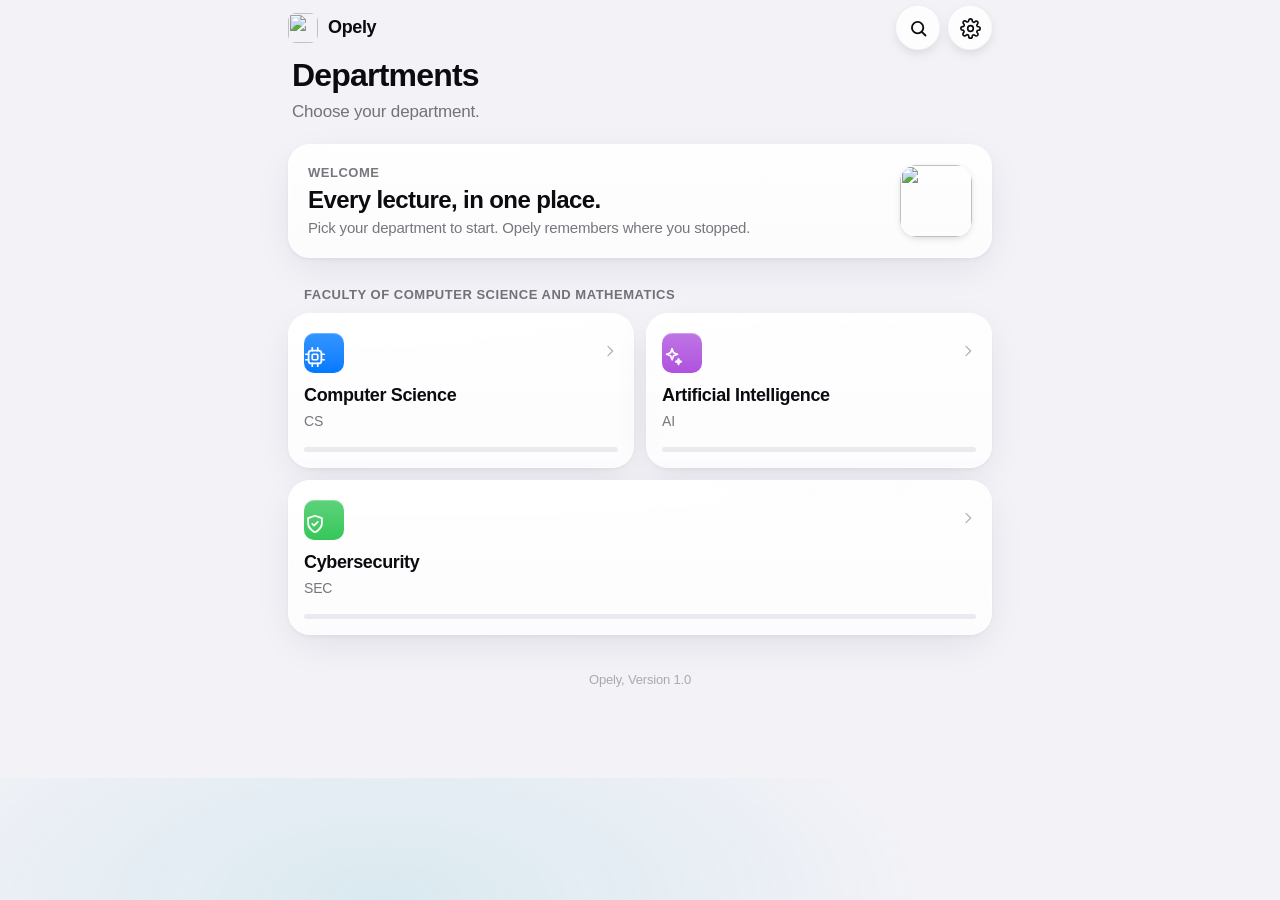
==== index.html @ bd8bfca5 "Add files via upload" ====
<!DOCTYPE html>
<html lang="en">
<head>
<meta charset="utf-8">
<meta name="viewport" content="width=device-width, initial-scale=1, viewport-fit=cover">
<meta name="description" content="Lectures, slides, and announcements for every department and stage.">
<title>Opely</title>
<meta name="theme-color" content="#F2F2F7" media="(prefers-color-scheme: light)">
<meta name="theme-color" content="#000000" media="(prefers-color-scheme: dark)">
<link rel="icon" href="icon.svg" type="image/svg+xml">
<link rel="apple-touch-icon" href="icon-180.png">
<link rel="manifest" href="manifest.webmanifest">
<meta name="apple-mobile-web-app-capable" content="yes">
<meta name="mobile-web-app-capable" content="yes">
<meta name="apple-mobile-web-app-title" content="Opely">
<meta name="apple-mobile-web-app-status-bar-style" content="default">
<link rel="stylesheet" href="style.css?v=32">
<script src="lang.js?v=32"></script>
<script src="icons.js?v=32"></script>
<script src="viewer.js?v=32"></script>
</head>
<body>
<!-- The navigation bar: a back button, and the page's name once its big title scrolls away -->
<header class="nav">
  <div class="nav-inner">
    <a id="navBack" class="nav-back" href="#home" hidden><svg viewBox="0 0 24 24" fill="none" stroke="currentColor" stroke-width="2.4" stroke-linecap="round" stroke-linejoin="round" aria-hidden="true"><path d="M15 5l-7 7 7 7"/></svg></a>
    <a id="navBrand" class="nav-brand" href="#home" hidden><img src="icon.svg" alt="">Opely</a>
    <span id="navTitle" class="nav-title" aria-hidden="true"></span>
    <a id="navSearch" class="nav-back nav-end" href="#search" aria-label="Search"><svg viewBox="0 0 24 24" fill="none" stroke="currentColor" stroke-width="2.1" stroke-linecap="round" stroke-linejoin="round" aria-hidden="true"><circle cx="11" cy="11" r="6.5"/><path d="M20 20l-4.2-4.2"/></svg></a>
    <a id="navSettings" class="nav-back nav-end" href="#settings" aria-label="Settings"><svg viewBox="0 0 24 24" fill="none" stroke="currentColor" stroke-width="1.9" stroke-linecap="round" stroke-linejoin="round" aria-hidden="true"><circle cx="12" cy="12" r="3.2"/><path d="M19.4 15a1.7 1.7 0 0 0 .3 1.9l.1.1a2 2 0 1 1-2.8 2.8l-.1-.1a1.7 1.7 0 0 0-1.9-.3 1.7 1.7 0 0 0-1 1.6V21a2 2 0 1 1-4 0v-.1a1.7 1.7 0 0 0-1.1-1.6 1.7 1.7 0 0 0-1.9.3l-.1.1a2 2 0 1 1-2.8-2.8l.1-.1a1.7 1.7 0 0 0 .3-1.9 1.7 1.7 0 0 0-1.6-1H3a2 2 0 1 1 0-4h.1a1.7 1.7 0 0 0 1.6-1.1 1.7 1.7 0 0 0-.3-1.9l-.1-.1a2 2 0 1 1 2.8-2.8l.1.1a1.7 1.7 0 0 0 1.9.3H9a1.7 1.7 0 0 0 1-1.6V3a2 2 0 1 1 4 0v.1a1.7 1.7 0 0 0 1 1.6 1.7 1.7 0 0 0 1.9-.3l.1-.1a2 2 0 1 1 2.8 2.8l-.1.1a1.7 1.7 0 0 0-.3 1.9V9a1.7 1.7 0 0 0 1.6 1H21a2 2 0 1 1 0 4h-.1a1.7 1.7 0 0 0-1.5 1z"/></svg></a>
  </div>
</header>
<div class="wrap">

  <!-- Every page is drawn inside this element by the script below -->
  <main id="app"></main>
</div>


<script>
/* =====================================================================
   STUDENT PAGE
   The look comes from style.css. The words come through lang.js: text
   wrapped in t("...") is shown in the language of the visitor's device.

   catalog.json lists the departments, grouped by university and faculty.
   Each department has its own content file, for example data/cs.json.
   The admin page (admin.html) updates those files. This page keeps
   copies in the browser so it opens instantly, then asks the site
   whether there are newer copies.
   ===================================================================== */
let faculties = [];      // every faculty in catalog.json, each with its departments
let departments = [];    // every department, as one flat list
let catalogText = null;  // the text of catalog.json being shown (null = not loaded yet)
const content = {};      // department id -> { text, stages, announcements }
let loadFailed = false;
const CACHE_PREFIX = "opely:";
const FILE_CACHE = "opely-files"; // where downloaded PDFs are kept in this browser
let viewNumber = 0;       // goes up each time a page is drawn, so slow work for an old page can stop
let fileUrl = null;       // the address of the PDF being viewed, for its Download button
let pageWatcher = null;   // notices which PDF pages are near the screen

const app = document.getElementById("app");
const VERSION = "1.0";
translatePage(); // the few words written in the HTML above
document.getElementById("navSettings").setAttribute("aria-label", t("Settings"));
document.getElementById("navSearch").setAttribute("aria-label", t("Search"));

// Makes text safe to place inside HTML
function esc(text) {
  return String(text)
    .replace(/&/g, "&amp;").replace(/</g, "&lt;")
    .replace(/>/g, "&gt;").replace(/"/g, "&quot;");
}

// Files stored in the repository download; outside links open in a new tab
function linkAttrs(url) {
  // Outside links and plain-text files open in a new tab; other files download
  return /^https?:/.test(url) || /\.txt$/i.test(url) ? 'target="_blank" rel="noopener"' : "download";
}

// A file stored in the site that Opely can show inside the page (PDF, text, code, notebook, picture).
// It is saved in the browser too. See viewer.js.
function isPdf(url) {
  return canView(url);
}

// One row in a list of files. `viewer` is the address of the in-page viewer for this file.
function fileRow(file, viewer) {
  const [shape, color] = fileKind(file.url);
  if (!file.url) {
    return `<li><span class="row">${tile(shape, "gray")}<span class="grow secondary">${esc(file.label)}</span><span class="end">${t("Not added yet")}</span></span></li>`;
  }
  if (isPdf(file.url)) {
    return `<li><a class="row" href="${viewer}" data-saved="${esc(file.url)}">${tile(shape, color)}<span class="grow">${esc(file.label)}</span><span class="end"></span></a></li>`;
  }
  return `<li><a class="row" href="${esc(file.from || file.url)}" ${linkAttrs(file.url)}>${tile(shape, color)}<span class="grow">${esc(file.label)}</span></a></li>`;
}

// Writes “Saved” next to the files that are already stored in this browser
async function markSaved() {
  if (!window.caches) return;
  const cache = await caches.open(FILE_CACHE);
  document.querySelectorAll("[data-saved]").forEach(async row => {
    if (!(await cache.match(row.dataset.saved))) return;
    const label = row.querySelector(".end");
    label.className = "end saved";
    label.innerHTML = icon("check") + t("Saved");
  });
}

// Collects every lecture in the given stages, newest first
function allLectures(stageList) {
  const found = [];
  stageList.forEach(stage => stage.courses.forEach(course =>
    course.lectures.forEach((lecture, i) =>
      found.push({ stage, course, lecture, number: i + 1 }))));
  return found.sort((a, b) => b.lecture.date.localeCompare(a.lecture.date));
}

// The small arrow at the end of a widget
const chevron = () => icon("chevron", "flip chev");

// The wide widget that shows the newest lecture of a department
function latestWidget(dept, stageList) {
  const latest = allLectures(stageList)[0];
  if (!latest) return "";
  return `<a class="widget wide" href="#${dept.id}-${latest.stage.id}-${latest.course.id}-${latest.lecture.id || latest.number}">
    <span class="head"><span class="kicker">${t("Latest")}</span>${chevron()}</span>
    <span class="title">${esc(latest.lecture.title)}</span>
    <span class="meta-row"><span>${esc(latest.course.title)}</span><span>${niceDate(latest.lecture.date)}</span></span>
  </a>`;
}

// ----- Progress: which lectures the student has opened, kept in this browser only -----
const OPENED_KEY = "opely-opened";
let opened = {};
try { opened = JSON.parse(localStorage.getItem(OPENED_KEY)) || {}; } catch (error) { opened = {}; }
const keyOfLecture = (dept, stage, course, lecture, number) => `${dept.id}-${stage.id}-${course.id}-${lecture.id || number}`;
function markOpened(key) {
  opened[key] = Date.now();
  try { localStorage.setItem(OPENED_KEY, JSON.stringify(opened)); } catch (error) { /* storage blocked */ }
}
// How many lectures of a course, a stage, or a whole department have been opened: [opened, total]
function courseProgress(dept, stage, course) {
  const done = course.lectures.filter((lecture, i) => opened[keyOfLecture(dept, stage, course, lecture, i + 1)]).length;
  return [done, course.lectures.length];
}
function stageProgress(dept, stage) {
  return stage.courses.reduce(([d, n], course) => { const [a, b] = courseProgress(dept, stage, course); return [d + a, n + b]; }, [0, 0]);
}
function deptProgress(dept, stages) {
  return stages.reduce(([d, n], stage) => { const [a, b] = stageProgress(dept, stage); return [d + a, n + b]; }, [0, 0]);
}

// A progress ring, like the rings in Mo Focus. `size` is in pixels.
function ring(done, total, size, showText) {
  const part = total ? Math.round(done / total * 100) : 0;
  return `<span class="ring${part === 100 ? " full" : ""}" style="--size:${size}px" role="img" aria-label="${t("{done} of {total} opened", { done: done, total: total })}">
    <svg viewBox="0 0 36 36" aria-hidden="true"><circle class="track" cx="18" cy="18" r="15.9155"/>
      <circle class="bar" cx="18" cy="18" r="15.9155" stroke-dasharray="${part} 100"/></svg>
    ${showText ? `<span class="ring-text" dir="ltr"><b>${done}</b><small>/${total}</small></span>` : ""}
  </span>`;
}
// A thin progress bar
const progressBar = (done, total) => `<span class="progress"><span style="width:${total ? done / total * 100 : 0}%"></span></span>`;

// The last lecture the student opened, kept in this browser only
const LAST_KEY = "opely-last";
function rememberLecture(address, lecture, course, number, courseKey) {
  try {
    localStorage.setItem(LAST_KEY, JSON.stringify({ address: address, title: lecture.title, course: course.title,
      number: number, courseKey: courseKey, total: course.lectures.length, lab: !!course.isLabs }));
  } catch (error) { /* storage blocked */ }
}
function continueWidget() {
  let last = null;
  try { last = JSON.parse(localStorage.getItem(LAST_KEY)); } catch (error) { last = null; }
  if (!last || !last.address) return `<div class="hero static welcome">
    <span class="hero-text">
      <span class="kicker">${t("Welcome")}</span>
      <span class="hero-title">${t("Every lecture, in one place.")}</span>
      <span class="sub">${t("Pick your department to start. Opely remembers where you stopped.")}</span>
    </span>
    <img src="icon.svg" alt="" class="app-icon welcome-icon">
  </div>`;
  const done = Object.keys(opened).filter(key => last.courseKey && key.startsWith(last.courseKey + "-") &&
    (last.lab || !key.startsWith(last.courseKey + "-labs-"))).length; // a course's lab keys are counted with its labs only
  return `<a class="hero" href="${esc(last.address)}">
    <span class="hero-text">
      <span class="kicker">${t("Continue")}</span>
      <span class="hero-title">${esc(last.title)}</span>
      <span class="sub">${esc(last.course)}${last.number ? SEP + t(last.lab ? "Lab {n}" : "Lecture {n}", { n: last.number }) : ""}</span>
      <span class="glow-button">${t("Open")}</span>
    </span>
    ${last.total ? ring(Math.min(done, last.total), last.total, 96, true) : ""}
  </a>`;
}

// The number of lectures in a department, from the copy saved in this browser (null if not saved yet)
function savedProgress(dept) {
  if (content[dept.id]) return deptProgress(dept, content[dept.id].stages);
  try {
    const text = savedCopy(dept.data);
    if (text) return deptProgress(dept, JSON.parse(text).stages || []);
  } catch (error) { /* ignored */ }
  return null;
}

// ----- My stage: the student's own department and stage, kept in this browser -----
const MY_STAGE_KEY = "opely-my-stage";
function myStage() {
  try { return JSON.parse(localStorage.getItem(MY_STAGE_KEY)); } catch (error) { return null; }
}
function setMyStage(value) {
  try { value ? localStorage.setItem(MY_STAGE_KEY, JSON.stringify(value)) : localStorage.removeItem(MY_STAGE_KEY); } catch (error) { /* storage blocked */ }
}
// The department's stages: shown, or from the copy saved in this browser
function stagesOf(dept) {
  if (content[dept.id]) return content[dept.id].stages;
  try { const text = savedCopy(dept.data); if (text) return JSON.parse(text).stages || []; } catch (error) { /* ignored */ }
  return null;
}
// The "My stage" card on the home page
function myStageWidget() {
  const mine = myStage();
  if (!mine) return "";
  const dept = departments.find(d => d.id === mine.dept);
  if (!dept) return "";
  const stages = stagesOf(dept);
  const stage = stages && stages.find(s => s.id === mine.stage);
  const name = stage ? stageName(stage) : t("Stage {n}", { n: mine.stage.replace("stage", "") });
  const [done, total] = stage ? stageProgress(dept, stage) : [0, 0];
  return `<a class="hero my-stage" href="#${dept.id}-${mine.stage}">
    <span class="hero-text">
      <span class="kicker">${t("My stage")}</span>
      <span class="hero-title">${esc(name)}</span>
      <span class="sub">${esc(localName(dept))}${stage ? SEP + plural(stage.courses.length, "course") : ""}</span>
      ${content[dept.id] && upcomingEvents(dept, mine.stage)[0] ? `<span class="sub event-line">${icon("calendar")}${esc(upcomingEvents(dept, mine.stage)[0].title)}${SEP}${timeUntil(upcomingEvents(dept, mine.stage)[0].event).words}</span>` : ""}
    </span>
    ${total ? ring(done, total, 72, true) : tile(dept.icon || "school", dept.color, "big")}
  </a>`;
}

// ----- "New" badges: lectures, labs and announcements added since the student last looked -----
// Opely remembers, in this browser, what it has already shown. The first visit to a department
// shows nothing as new; after that, anything added is new until the student sees it.
const KNOWN_KEY = "opely-known";
function knownStore() { try { return JSON.parse(localStorage.getItem(KNOWN_KEY)) || {}; } catch (error) { return {}; } }
function saveKnown(store) { try { localStorage.setItem(KNOWN_KEY, JSON.stringify(store)); } catch (error) { /* storage full */ } }
const newsKey = item => "news:" + (item.id || item.title + item.date);
// Every key of a department: its lectures, labs and announcements
function itemKeys(dept) {
  const stages = stagesOf(dept);
  if (!stages) return null;
  const keys = [];
  stages.forEach(stage => stage.courses.forEach(course => {
    course.lectures.forEach((lecture, i) => keys.push(keyOfLecture(dept, stage, course, lecture, i + 1)));
    if (hasLabs(course)) { const labs = asLabs(course); labs.lectures.forEach((lab, i) => keys.push(keyOfLecture(dept, stage, labs, lab, i + 1))); }
  }));
  const news = content[dept.id] ? content[dept.id].announcements : [];
  news.forEach(item => keys.push(newsKey(item)));
  return keys;
}
// The keys that are new in a department (an empty set on the first visit)
function newIn(dept) {
  const keys = itemKeys(dept);
  if (!keys) return new Set();
  const store = knownStore();
  if (!store[dept.id]) { store[dept.id] = keys; saveKnown(store); return new Set(); }
  const known = new Set(store[dept.id]);
  return new Set(keys.filter(key => !known.has(key)));
}
function markKnown(dept, keys) {
  if (!keys.length) return;
  const store = knownStore();
  const known = new Set(store[dept.id] || []);
  keys.forEach(key => known.add(key));
  store[dept.id] = [...known];
  saveKnown(store);
}
const newBadge = count => count ? `<span class="new-badge">${count === true ? t("New") : t("{n} new", { n: count })}</span>` : "";
// How many new lectures and labs a course (or a stage) has
function newCount(dept, stage, course, fresh) {
  let n = course.lectures.filter((lecture, i) => fresh.has(keyOfLecture(dept, stage, course, lecture, i + 1))).length;
  if (hasLabs(course)) { const labs = asLabs(course); n += labs.lectures.filter((lab, i) => fresh.has(keyOfLecture(dept, stage, labs, lab, i + 1))).length; }
  return n;
}

// ----- Share a course or a lecture: the phone's share sheet, or the link is copied -----
function shareButton() {
  return `<button id="shareButton" class="mine-pill share-pill" type="button">${icon("upload")}${t("Share")}</button>`;
}
function wireShare(title) {
  const button = document.getElementById("shareButton");
  if (!button) return;
  button.addEventListener("click", async () => {
    const link = location.href;
    if (navigator.share) {
      try { await navigator.share({ title: title, url: link }); } catch (error) { /* closed */ }
      return;
    }
    const copied = typeof copyText === "function" && await copyText(link);
    button.lastChild.textContent = t(copied ? "Link copied" : "Can’t copy here");
    setTimeout(() => { if (button.isConnected) button.lastChild.textContent = t("Share"); }, 2000);
  });
}

// ----- The archive: earlier versions of a course, and lectures, labs and sources that were removed -----
// Archived files are no longer on the site; they are read from the site's history on GitHub
// ("commit" says which saved version still has them). They take no space on the site.
function historyAddress(file) {
  if (!file.commit || !location.hostname.endsWith(".github.io")) return file.url; // on a computer, the file is still in the folder
  const owner = location.hostname.replace(".github.io", "");
  const repo = location.pathname.split("/").filter(Boolean)[0] || "Opely";
  return "https://raw.githubusercontent.com/" + owner + "/" + repo + "/" + file.commit + "/" + file.url.split("/").map(encodeURIComponent).join("/");
}
// A whole course that was archived (stage.archivedCourses), ready to show like any course.
// Its files are read from the history: each gets "from", the address to read it from.
function archivedCourse(stage, id) {
  const found = (stage.archivedCourses || []).find(course => course.id === id);
  if (!found) return null;
  const from = file => file.commit && file.url ? Object.assign({}, file, { from: historyAddress(file) }) : file;
  const item = lecture => Object.assign({}, lecture, { files: (lecture.files || []).map(from) });
  return Object.assign({}, found, { isArchived: true, lectures: found.lectures.map(item),
    labs: found.labs ? found.labs.map(item) : found.labs, sources: (found.sources || []).map(from) });
}
// The archived courses of a stage
function showArchivedCourses(dept, stage) {
  const base = "#" + dept.id + "-" + stage.id;
  document.title = t("Archived courses") + " | " + stageName(stage);
  const list = (stage.archivedCourses || []).slice().sort((a, b) => a.code.localeCompare(b.code, "en", { numeric: true }));
  const widgets = list.map(course => `<a class="widget course" href="${base}-${course.id}">
      <span class="head"><span class="kicker" dir="ltr">${esc(course.code)}</span>${chevron()}</span>
      <span class="title">${esc(course.title)}</span>
      ${course.instructor ? `<span class="sub">${esc(course.instructor)}</span>` : ""}
      <span class="foot meta-row"><span>${plural(course.lectures.length, "lecture")}</span><span>${t("Archived {date}", { date: niceDate(course.archivedAt) })}</span></span>
    </a>`).join("");
  app.innerHTML = `
    <a class="back" href="${base}">${esc(stageName(stage))}</a>
    <h1>${t("Archived courses")}</h1>
    <p class="lead secondary">${t("Courses that are no longer taught. They stay here to read.")}</p>
    ${widgets ? `<div class="courses">${widgets}</div>` : emptyState("clock", "No archived courses.")}`;
}
const hasArchive = course => !!course.archive && ((course.archive.versions || []).length + (course.archive.removed || []).length) > 0;
// A row of an archived file: opens in Opely when it can, otherwise downloads from the history
function archivedFileRow(file, viewer) {
  const [shape, color] = fileKind(file.url);
  if (/^https?:/.test(file.url)) return `<li><a class="row" href="${esc(file.url)}" target="_blank" rel="noopener">${tile(shape, color)}<span class="grow">${esc(file.label)}</span></a></li>`;
  return isPdf(file.url)
    ? `<li><a class="row" href="${viewer}">${tile(shape, color)}<span class="grow">${esc(file.label)}${file.removedAt ? `<br><span class="secondary small">${t("Removed {date}", { date: niceDate(file.removedAt) })}</span>` : ""}</span></a></li>`
    : `<li><a class="row" href="${esc(historyAddress(file))}" download>${tile(shape, color)}<span class="grow">${esc(file.label)}</span></a></li>`;
}
function archiveRowFor(dept, stage, course) {
  if (!hasArchive(course)) return "";
  const a = course.archive;
  const parts = [(a.versions || []).length ? plural(a.versions.length, "earlier version") : "", (a.removed || []).length ? plural(a.removed.length, "removed item") : ""].filter(Boolean).join(SEP);
  return `<ul class="group icons archive-row"><li><a class="row" href="#${dept.id}-${stage.id}-${course.id}-archive">${tile("clock", "gray")}
    <span class="grow">${t("Archive")}<br><span class="secondary small">${parts}</span></span></a></li></ul>`;
}
// The archive page of a course
function showArchive(dept, stage, course) {
  const base = "#" + dept.id + "-" + stage.id + "-" + course.id;
  const a = course.archive || { versions: [], removed: [] };
  document.title = t("Archive") + " | " + course.title;
  const versions = (a.versions || []).map(version => `
    <a class="widget wide" href="${base}-archive-${version.id}">
      <span class="head"><span class="kicker">${t("Archived {date}", { date: niceDate(version.archivedAt) })}</span>${chevron()}</span>
      <span class="title">${esc(version.name)}</span>
      <span class="sub">${[plural(version.lectures.length, "lecture"), version.labs.length ? plural(version.labs.length, "lab") : "", version.sources.length ? plural(version.sources.length, "source") : ""].filter(Boolean).join(SEP)}</span>
    </a>`).join("");
  const kinds = { lecture: ["doc", "indigo", "Lecture"], lab: ["flask", "green", "Lab"], source: ["book", "gray", "Source"] };
  const removed = (a.removed || []).map(entry => {
    const [shape, color, word] = kinds[entry.kind] || kinds.lecture;
    const title = entry.kind === "source" ? entry.item.label : entry.item.title;
    const href = entry.kind === "source"
      ? (isPdf(entry.item.url) ? `href="${base}-archive-${entry.id}-1"` : `href="${esc(historyAddress(entry.item))}" download`)
      : `href="${base}-archive-${entry.id}"`;
    return `<li><a class="row" ${href}>${tile(shape, color)}<span class="grow">${esc(title)}<br>
      <span class="secondary small">${t(word)}${SEP}${t("Removed {date}", { date: niceDate(entry.removedAt) })}</span></span></a></li>`;
  }).join("");
  app.innerHTML = `
    <a class="back" href="${base}">${esc(course.title)}</a>
    <h1>${t("Archive")}</h1>
    <p class="lead secondary">${esc(course.code)}${SEP}${t("Earlier versions of this course, and lectures that were replaced or removed.")}</p>
    ${versions ? `<h2 class="label">${t("Earlier versions")}</h2><div class="widgets">${versions}</div>` : ""}
    ${removed ? `<h2 class="label">${t("Removed")}</h2><ul class="group icons">${removed}</ul>` : ""}
    ${!versions && !removed ? emptyState("clock", "Nothing in the archive yet.") : ""}`;
}
// An archived version: its lectures, labs and sources, the way the course looked then
function showArchivedVersion(dept, stage, course, version) {
  const base = "#" + dept.id + "-" + stage.id + "-" + course.id + "-archive-" + version.id;
  document.title = version.name + " | " + course.title;
  const list = (items, word) => items.map((item, i) => `
    <li><a class="row" href="${base}-${item.id || i + 1}"><span class="num">${i + 1}</span>
      <span class="grow">${esc(item.title)}<br><span class="secondary small">${niceDate(item.date)}${SEP}${plural((item.files || []).length, "file")}</span></span></a></li>`).join("");
  app.innerHTML = `
    <a class="back" href="#${dept.id}-${stage.id}-${course.id}-archive">${t("Archive")}</a>
    <div class="course-head">
      <span class="pill">${t("Archived version")}${SEP}<bdi>${esc(course.code)}</bdi></span>
      <h1>${esc(version.name)}</h1>
      <p class="meta-row"><span>${esc(course.title)}</span><span>${t("Archived {date}", { date: niceDate(version.archivedAt) })}</span></p>
    </div>
    ${version.lectures.length ? `<h2 class="label">${plural(version.lectures.length, "lecture")}</h2><ol class="group icons">${list(version.lectures)}</ol>` : ""}
    ${version.labs.length ? `<h2 class="label">${plural(version.labs.length, "lab")}</h2><ol class="group icons">${list(version.labs)}</ol>` : ""}
    ${version.sources.length ? `<h2 class="label">${plural(version.sources.length, "source")}</h2><ul class="group icons">${version.sources.map((source, i) => archivedFileRow(source, base + "-sources-" + (i + 1))).join("")}</ul>` : ""}`;
}
// An archived lecture or lab, read only
function showArchivedItem(dept, stage, course, item, back, here, word) {
  document.title = item.title + " | " + course.code;
  const files = (item.files || []).map((file, i) => archivedFileRow(file, here + "-" + (i + 1))).join("");
  app.innerHTML = `
    <a class="back" href="${back}">${t("Archive")}</a>
    <div class="course-head">
      <span class="pill">${t(word)}${SEP}<bdi>${esc(course.code)}</bdi>${SEP}${t("From the archive")}</span>
      <h1>${esc(item.title)}</h1>
      <p class="meta-row"><span>${niceDate(item.date)}</span></p>
    </div>
    ${item.video ? `<h2 class="label">${t("Recording")}</h2><ul class="group icons"><li><a class="row" href="${esc(item.video)}" target="_blank" rel="noopener">${tile("play", "pink")}<span class="grow">${t("Watch recording")}</span></a></li></ul>` : ""}
    ${item.summary ? `<h2 class="label">${t("Summary")}</h2><p class="text-block">${esc(item.summary)}</p>` : ""}
    <h2 class="label">${t("Files")}</h2>
    ${files ? `<ul class="group icons">${files}</ul>` : `<p class="text-block secondary">${t("No files yet.")}</p>`}
    ${(item.earlier || []).length ? `<h2 class="label">${t("Earlier files")}</h2><ul class="group icons earlier">${item.earlier.map((file, i) => archivedFileRow(file, here + "-earlier-" + (i + 1))).join("")}</ul>` : ""}`;
}
// Opens an archived file inside Opely, read from the history
function showArchivedFile(file, back, backLabel) {
  return showFile(Object.assign({}, file, { from: historyAddress(file) }), back, backLabel);
}
// #cs-stage1-cs101-archive ...  -<version id>  -<version id>-<lecture id>[-<n>]  -<version id>-sources-<n>
//                                -<removed id>[-<n>]
function openArchive(dept, stage, course, parts) {
  const base = "#" + dept.id + "-" + stage.id + "-" + course.id;
  const a = course.archive || { versions: [], removed: [] };
  const [key, second, third] = parts;
  if (key === undefined) return showArchive(dept, stage, course);
  const version = (a.versions || []).find(v => v.id === key);
  if (version) {
    const vbase = base + "-archive-" + version.id;
    if (second === undefined) return showArchivedVersion(dept, stage, course, version);
    if (second === "sources") { const source = version.sources[Number(third) - 1]; return source ? showArchivedFile(source, vbase, version.name) : showNotFound(); }
    const items = version.lectures.concat(version.labs);
    const item = items.find(other => other.id === second) || version.lectures[Number(second) - 1];
    if (!item) return showNotFound();
    const word = version.labs.includes(item) ? "Lab" : "Lecture";
    if (third === undefined) return showArchivedItem(dept, stage, course, item, vbase, vbase + "-" + second, word);
    if (third === "earlier") { const earlier = (item.earlier || [])[Number(parts[3]) - 1]; return earlier ? showArchivedFile(earlier, vbase + "-" + second, item.title) : showNotFound(); }
    const file = (item.files || [])[Number(third) - 1];
    return file ? showArchivedFile(file, vbase + "-" + second, item.title) : showNotFound();
  }
  const entry = (a.removed || []).find(r => r.id === key);
  if (!entry) return showNotFound();
  if (entry.kind === "source") return showArchivedFile(entry.item, base + "-archive", t("Archive"));
  const here = base + "-archive-" + entry.id;
  if (second === undefined) return showArchivedItem(dept, stage, course, entry.item, base + "-archive", here, entry.kind === "lab" ? "Lab" : "Lecture");
  if (second === "earlier") { const earlier = (entry.item.earlier || [])[Number(third) - 1]; return earlier ? showArchivedFile(earlier, here, entry.item.title) : showNotFound(); }
  const file = (entry.item.files || [])[Number(second) - 1];
  return file ? showArchivedFile(file, here, entry.item.title) : showNotFound();
}

// ----- Search: every course, lecture, lab, file and announcement, in every department -----
let searchFrom = "#home";  // where the student was before opening Search
let lastQuery = "";        // kept, so going back to Search shows the same results
// Lower case, without Arabic marks, with the letters that are often typed differently made the same
function plain(text) {
  return String(text || "").toLowerCase()
    .replace(/[ً-ْٰـ]/g, "")
    .replace(/[أإآٱ]/g, "ا").replace(/ى/g, "ي").replace(/ة/g, "ه").replace(/ؤ/g, "و").replace(/ئ/g, "ي")
    .replace(/[٠-٩]/g, d => "٠١٢٣٤٥٦٧٨٩".indexOf(d));
}
// Everything that can be found, from the departments shown or saved in this browser
function searchIndex() {
  const found = [];
  departments.forEach(dept => {
    const stages = stagesOf(dept);
    if (!stages) return;
    stages.forEach(stage => stage.courses.forEach(course => {
      const courseHref = `#${dept.id}-${stage.id}-${course.id}`;
      const where = stageName(stage) + SEP + localName(dept);
      found.push({ kind: "course", title: course.title, sub: course.code + SEP + where, href: courseHref, text: [course.title, course.code, course.instructor].join(" ") });
      const lists = [[course, "lecture"]].concat(hasLabs(course) ? [[asLabs(course), "lab"]] : []);
      lists.forEach(([list, kind]) => list.lectures.forEach((lecture, i) => {
        const here = `#${dept.id}-${stage.id}-${list.id}-${lecture.id || i + 1}`;
        const label = t(kind === "lab" ? "Lab {n}" : "Lecture {n}", { n: i + 1 }) + SEP + course.code + SEP + (dept.short || localName(dept));
        found.push({ kind: kind, title: lecture.title, sub: label, href: here, text: [lecture.title, lecture.summary].join(" ") });
        (lecture.files || []).forEach((file, f) => {
          if (!file.url) return;
          found.push({ kind: "file", title: file.label, sub: label, href: isPdf(file.url) ? here + "-" + (f + 1) : here, url: file.url, text: file.label });
        });
      }));
      (course.sources || []).forEach((source, f) => {
        found.push({ kind: "file", title: source.label, sub: t("Source") + SEP + course.code + SEP + (dept.short || localName(dept)), href: isPdf(source.url) ? courseHref + "-sources-" + (f + 1) : courseHref + "-sources", url: source.url, text: source.label });
      });
    }));
    const news = content[dept.id] ? content[dept.id].announcements : (() => { try { return JSON.parse(savedCopy(dept.data)).announcements || []; } catch (error) { return []; } })();
    news.filter(item => !hasEnded(item)).forEach(item => found.push({ kind: "news", title: item.title, sub: niceDate(item.date) + SEP + localName(dept), href: `#${dept.id}-news`, text: [item.title, item.text].join(" ") }));
  });
  return found;
}
// Marks the words that were searched for
function markWords(text, words) {
  let html = esc(text);
  words.forEach(word => {
    if (!word) return;
    const at = plain(text).indexOf(word);
    if (at === -1 || plain(text).length !== text.length) return; // only when letters line up one to one
    const original = text.slice(at, at + word.length);
    html = html.replace(esc(original), "<mark>" + esc(original) + "</mark>");
  });
  return html;
}
function searchResults(query) {
  const words = plain(query).split(/\s+/).filter(Boolean);
  if (!words.length) return `<p class="hint-below">${t("Search every course, lecture, lab, file and announcement.")}</p>`;
  const groups = { course: [], lecture: [], lab: [], file: [], news: [] };
  searchIndex().forEach(item => {
    const text = plain(item.text);
    if (!words.every(word => text.includes(word))) return;
    const score = plain(item.title).startsWith(words[0]) ? 0 : 1;
    groups[item.kind].push(Object.assign({ score: score }, item));
  });
  const titles = { course: "Courses", lecture: "Lectures", lab: "Labs", file: "Files", news: "Announcements" };
  const shapes = { course: ["book", "blue"], lecture: ["doc", "indigo"], lab: ["flask", "green"], news: ["megaphone", "orange"] };
  const sections = Object.keys(groups).filter(kind => groups[kind].length).map(kind => {
    const rows = groups[kind].sort((a, b) => a.score - b.score).slice(0, 25).map(item => {
      const [shape, color] = kind === "file" ? fileKind(item.url) : shapes[kind];
      return `<li><a class="row" href="${item.href}">${tile(shape, color)}<span class="grow">${markWords(item.title, words)}<br><span class="secondary small">${esc(item.sub)}</span></span></a></li>`;
    }).join("");
    return `<h2 class="label">${t(titles[kind])}</h2><ul class="group icons">${rows}</ul>`;
  }).join("");
  return sections || emptyState("search", "Nothing found. Try other words.");
}
async function showSearch() {
  document.title = t("Search") + " | Opely";
  app.innerHTML = `
    <a class="back" href="${searchFrom}">${t("Back")}</a>
    <h1>${t("Search")}</h1>
    <label class="search-field">${icon("search")}<input id="searchInput" type="search" enterkeyhint="search" autocomplete="off"
      placeholder="${t("Courses, lectures, labs, files")}" value="${esc(lastQuery)}" aria-label="${t("Search")}"></label>
    <div id="searchResults">${searchResults(lastQuery)}</div>`;
  const input = document.getElementById("searchInput");
  const results = document.getElementById("searchResults");
  input.addEventListener("input", () => { lastQuery = input.value; results.innerHTML = searchResults(lastQuery); });
  if (!lastQuery) setTimeout(() => input.focus(), 350);
  // Get every department, so the search covers all of them; the results update when they arrive
  const view = viewNumber;
  await Promise.allSettled(departments.map(dept => refreshFile(dept.data, content[dept.id] ? content[dept.id].text : null, text => useDepartment(dept.id, text))));
  if (view === viewNumber && document.getElementById("searchResults")) results.innerHTML = searchResults(lastQuery);
}

// ----- Save a whole course for offline: every file of its lectures, labs and sources -----
function courseFiles(course) {
  const files = [];
  course.lectures.concat(course.labs || []).forEach(lecture => (lecture.files || []).forEach(file => files.push(file)));
  (course.sources || []).forEach(source => files.push(source));
  return files.filter(file => file.url && !/^https?:/.test(file.url));
}
async function offlineCount(files) {
  if (!window.caches) return 0;
  const cache = await caches.open(FILE_CACHE);
  let saved = 0;
  for (const file of files) if (await cache.match(file.url)) saved += 1;
  return saved;
}
function offlineRow(course) {
  if (!window.caches || !courseFiles(course).length) return "";
  return `<ul class="group icons offline-row"><li><button id="offlineButton" class="row" type="button">
    <span id="offlineTile">${tile("download", "blue")}</span>
    <span class="grow">${t("Save for offline")}<br><span id="offlineState" class="secondary small">${t("Checking…")}</span></span>
  </button></li></ul>`;
}
async function wireOffline(course) {
  const button = document.getElementById("offlineButton");
  if (!button) return;
  const files = courseFiles(course);
  const state = document.getElementById("offlineState");
  const show = saved => {
    const all = saved === files.length;
    state.textContent = all ? t("All {n} files are saved in this browser.", { n: files.length }) : t("{saved} of {n} files saved", { saved: saved, n: files.length });
    document.getElementById("offlineTile").innerHTML = tile(all ? "check" : "download", all ? "green" : "blue");
    button.dataset.all = all ? "yes" : "";
  };
  show(await offlineCount(files));
  button.addEventListener("click", async () => {
    if (button.dataset.busy) return;
    if (button.dataset.all) { // already saved: a second tap removes the copies
      if (!button.dataset.armed) { button.dataset.armed = "yes"; state.textContent = t("Tap again to remove this course’s saved files."); return; }
      delete button.dataset.armed;
      const cache = await caches.open(FILE_CACHE);
      for (const file of files) await cache.delete(file.url);
      show(0); markSaved();
      return;
    }
    button.dataset.busy = "yes";
    let saved = 0, failed = 0;
    for (const file of files) {
      state.textContent = t("Saving {i} of {n}…", { i: saved + failed + 1, n: files.length });
      try { await getFile(file.url); saved += 1; } catch (error) { failed += 1; }
    }
    delete button.dataset.busy;
    show(await offlineCount(files));
    if (failed) state.textContent += SEP + t("{n} couldn’t be saved. Check your connection.", { n: failed });
    markSaved();
  });
}

// ----- Home: pick a department -----
// Departments are grouped under their faculty. When more faculties or
// universities are added to catalog.json, they appear here by themselves.
function showDepartments() {
  document.title = "Opely";
  if (departments.length === 0) return showEmpty("school", "No departments yet.");

  const manyUniversities = new Set(faculties.map(faculty => faculty.university.id)).size > 1;
  const sections = faculties.map(faculty => {
    const heading = manyUniversities ? localName(faculty.university) + SEP + faculty.name : faculty.name;
    const widgets = faculty.departments.map((dept, i, all) => {
      const progress = savedProgress(dept);
      const wide = all.length % 2 === 1 && i === all.length - 1;
      return `<a class="widget dept ${esc(dept.color)}${wide ? " wide" : ""}" href="#${dept.id}">
        <span class="head">${tile(dept.icon || "school", dept.color, "big")}${chevron()}</span>
        <span class="title">${esc(localName(dept))}</span>
        <span class="sub">${progress && progress[1] ? t("{done} of {total} opened", { done: progress[0], total: progress[1] }) : `<bdi>${esc(dept.short || "")}</bdi>`}</span>
        ${progressBar(progress ? progress[0] : 0, progress ? progress[1] : 0)}
      </a>`;
    }).join("");
    return `<h2 class="label">${esc(heading)}</h2><div class="widgets depts">${widgets}</div>`;
  }).join("");

  app.innerHTML = `
    <h1>${t("Departments")}</h1>
    <p class="lead secondary">${t("Choose your department.")}</p>
    ${continueWidget()}
    ${myStageWidget()}
    ${sections}
    <p class="page-foot">Opely${SEP}${t("Version {v}", { v: VERSION })}</p>`;
}

// Today, as "2026-11-15"
function todayText() {
  const now = new Date();
  return now.getFullYear() + "-" + String(now.getMonth() + 1).padStart(2, "0") + "-" + String(now.getDate()).padStart(2, "0");
}

// Whether an announcement's "remove after" time has passed. A date alone lasts the whole day.
function hasEnded(item) {
  if (!item.until) return false;
  return item.until.length <= 10 ? item.until < todayText() : new Date(item.until) < new Date();
}
// "Nov 20, 2026" or "Nov 20, 2026, 09:00"
function whenText(value) {
  const [day, time] = value.split("T");
  return niceDate(day) + (time ? SEP + new Date(value).toLocaleTimeString(locale, { hour: "2-digit", minute: "2-digit" }) : "");
}

// ----- Countdowns: exams and events from announcements -----
// The upcoming events for a stage (or a whole department), soonest first
function upcomingEvents(dept, stageId) {
  const now = new Date();
  return announcementsFor(dept, stageId)
    .filter(item => item.event && (item.event.length <= 10 ? item.event >= todayText() : new Date(item.event) > now))
    .sort((a, b) => a.event.localeCompare(b.event));
}
// How long until an event: { number, unit } for the big text, and a short sentence
function timeUntil(event) {
  const [day, time] = event.split("T");
  const start = new Date(day + "T00:00");
  const today = new Date(todayText() + "T00:00");
  const days = Math.round((start - today) / 86400000);
  if (days < 0) return { number: "", unit: t("Done"), words: t("Already happened") };
  if (days === 0) {
    if (time) {
      const hours = Math.max(0, Math.round((new Date(event) - new Date()) / 3600000));
      if (hours >= 1) return { number: hours, unit: hours === 1 ? t("hour") : t("hours"), words: t("Today at {time}", { time: new Date(event).toLocaleTimeString(locale, { hour: "2-digit", minute: "2-digit" }) }) };
      return { number: "", unit: t("Starting soon"), words: t("Starting soon") };
    }
    return { number: "", unit: t("Today"), words: t("Today") };
  }
  if (days === 1) return { number: 1, unit: t("day"), words: t("Tomorrow") };
  return { number: days, unit: t("days"), words: t("In {n} days", { n: days }) };
}
// The countdown card: the next event, big, with the others below it
function countdownWidget(dept, stageId) {
  const events = upcomingEvents(dept, stageId);
  if (!events.length) return "";
  const next = events[0];
  const left = timeUntil(next.event);
  return `<a class="hero countdown" href="#${dept.id}-news">
    <span class="hero-text">
      <span class="kicker">${t("Countdown")}</span>
      <span class="hero-title">${esc(next.title)}</span>
      <span class="sub">${whenText(next.event)}${events.length > 1 ? SEP + t("{n} more", { n: events.length - 1 }) : ""}</span>
    </span>
    <span class="countdown-number"><b>${left.number}</b><small>${esc(left.unit)}</small></span>
  </a>`;
}

// ----- Announcements -----
// Newest first. With a stage id, only that stage's own announcements.
function announcementsFor(dept, stageId) {
  return content[dept.id].announcements
    .filter(news => !hasEnded(news)) // past its "remove after" time: no longer shown
    .filter(news => stageId === undefined || news.stage === "all" || news.stage === stageId || (news.stages || []).includes(stageId))
    .sort((a, b) => b.date.localeCompare(a.date));
}

// A full-width widget with the newest announcement. Empty text if there is none.
function newsWidget(dept, list, extraClass) {
  if (list.length === 0) return "";
  const more = list.length > 1 ? `<span>${t("{n} more", { n: list.length - 1 })}</span>` : "";
  return `<a class="widget wide ${extraClass || ""}" href="#${dept.id}-news">
    <span class="head"><span class="kicker">${t(list.length > 1 ? "Announcements" : "Announcement")}</span><span class="head-end">${newBadge(list.some(item => newIn(dept).has(newsKey(item))))}${chevron()}</span></span>
    <span class="title">${esc(list[0].title)}</span>
    <span class="meta-row"><span>${niceDate(list[0].date)}</span>${more}</span>
  </a>`;
}

// The page that lists every announcement of a department
function showNews(dept, stages) {
  document.title = t("Announcements") + " | " + localName(dept);
  const cards = announcementsFor(dept).map(news => {
    const ids = news.stage === "all" ? null : news.stages || [news.stage];
    const audience = ids ? ids.map(id => { const found = stages.find(s => s.id === id); return found ? stageName(found) : ""; }).filter(Boolean).join(SEP) : "";
    return `<div class="text-block">
      <div>
        <span class="title">${esc(news.title)}</span>
        <span class="meta meta-row"><span>${niceDate(news.date)}</span><span>${esc(audience || t("All stages"))}</span></span>
        ${news.event ? `<span class="event-line">${icon("calendar")}${whenText(news.event)}${SEP}${timeUntil(news.event).words}</span>` : ""}
        <span class="message">${esc(news.text || "")}</span>
      </div>
    </div>`;
  }).join("");

  app.innerHTML = `
    <a class="back" href="#${dept.id}">${esc(localName(dept))}</a>
    <h1>${t("Announcements")}</h1>
    ${cards ? `<div class="news">${cards}</div>` : emptyState("megaphone", "No announcements yet.")}`;
  markKnown(dept, announcementsFor(dept).map(newsKey));
}

// The main card of a department page: its icon, its size, and how much of it has been opened
function deptHero(dept, stages) {
  const [done, total] = deptProgress(dept, stages);
  const courses = stages.reduce((n, stage) => n + stage.courses.length, 0);
  return `<div class="hero static">
    <span class="hero-text">
      ${tile(dept.icon || "school", dept.color, "big")}
      <span class="hero-title">${plural(total, "lecture")}</span>
      <span class="sub">${plural(stages.length, "stage")}${SEP}${plural(courses, "course")}</span>
    </span>
    ${total ? ring(done, total, 96, true) : ""}
  </div>`;
}

// ----- A department: one widget per stage -----
function showDepartment(dept, stages) {
  document.title = localName(dept) + " | Opely";
  const fresh = newIn(dept);
  const stageWidgets = stages.map((stage, i) => {
    const lectures = allLectures([stage]).length;
    const [done] = stageProgress(dept, stage);
    const added = stage.courses.reduce((n, course) => n + newCount(dept, stage, course, fresh), 0);
    return `<a class="widget stage" href="#${dept.id}-${stage.id}">
      <span class="head"><span class="kicker">${t("Stage")}</span><span class="head-end">${newBadge(added)}${chevron()}</span></span>
      <span class="big">${i + 1}</span>
      <span class="sub">${plural(stage.courses.length, "course")}<br>${plural(lectures, "lecture")}</span>
      ${lectures ? ring(done, lectures, 40, false) : ""}
    </a>`;
  }).join("");
  const top = newsWidget(dept, announcementsFor(dept)) + latestWidget(dept, stages);

  app.innerHTML = `
    <a class="back" href="#home">${t("Departments")}</a>
    <h1>${esc(localName(dept))}</h1>
    ${stages.length
      ? `<p class="lead secondary">${t("Choose your stage.")}</p>
         ${deptHero(dept, stages)}
         ${top ? `<div class="widgets">${top}</div>` : ""}
         <div class="widgets stages">${stageWidgets}</div>`
      : emptyState("layers", "No stages yet.")}`;
}

// ----- A stage’s channel: pick a semester, then see its courses -----
function showStage(dept, stage, semester) {
  const base = "#" + dept.id + "-" + stage.id;
  document.title = stageName(stage) + SEP + t("Semester {n}", { n: semester }) + " | " + localName(dept);

  // The two buttons that switch between semesters
  const segments = [1, 2].map(number => `
    <a class="segment" href="${base}-sem${number}" ${number === semester ? 'aria-current="page"' : ""}>${t("Semester {n}", { n: number })}</a>`).join("");

  // This semester’s courses, in order of course code
  const courses = stage.courses
    .filter(course => course.semester === semester)
    .sort((a, b) => a.code.localeCompare(b.code, "en", { numeric: true }));
  const lectures = courses.reduce((total, course) => total + course.lectures.length, 0);

  const fresh = newIn(dept);
  const courseWidgets = courses.map(course => {
    const dates = course.lectures.map(lecture => lecture.date).sort();
    const status = dates.length
      ? t("Updated {date}", { date: niceDate(dates[dates.length - 1]) })
      : t("No lectures yet");
    return `<a class="widget course" href="${base}-${course.id}">
      <span class="head"><span class="kicker" dir="ltr">${esc(course.code)}</span><span class="head-end">${newBadge(newCount(dept, stage, course, fresh))}${chevron()}</span></span>
      <span class="title">${esc(course.title)}</span>
      ${course.instructor ? `<span class="sub">${esc(course.instructor)}</span>` : ""}
      ${hasLabs(course) ? `<span class="sub">${plural((course.labs || []).length, "lab")}</span>` : ""}
      <span class="foot meta-row"><span>${course.lectures.length ? t("{done} of {total} opened", { done: courseProgress(dept, stage, course)[0], total: course.lectures.length }) : t("No lectures yet")}</span>${dates.length ? `<span>${status}</span>` : ""}</span>
      ${course.lectures.length ? progressBar(...courseProgress(dept, stage, course)) : ""}
    </a>`;
  }).join("");

  app.innerHTML = `
    <a class="back" href="#${dept.id}">${esc(localName(dept))}</a>
    <h1>${esc(stageName(stage))}</h1>
    ${(() => { const mine = myStage(); const is = mine && mine.dept === dept.id && mine.stage === stage.id;
      return `<button id="myStageButton" class="mine-pill" type="button" aria-pressed="${!!is}">${icon(is ? "check" : "plus")}${t(is ? "My stage" : "Make this my stage")}</button>`; })()}
    ${countdownWidget(dept, stage.id)}
    ${newsWidget(dept, announcementsFor(dept, stage.id), "notice")}
    <nav class="segments" aria-label="${t("Semester")}">${segments}</nav>
    ${courses.length
      ? `<p class="count">${plural(courses.length, "course")}${SEP}${plural(lectures, "lecture")}</p>
         <div class="courses">${courseWidgets}</div>`
      : emptyState("book", "No courses yet.")}
    ${(stage.archivedCourses || []).length ? `<ul class="group icons archive-row"><li><a class="row" href="${base}-archived">${tile("clock", "gray")}
      <span class="grow">${t("Archived courses")}<br><span class="secondary small">${plural(stage.archivedCourses.length, "course")}</span></span></a></li></ul>` : ""}`;
  document.getElementById("myStageButton").addEventListener("click", () => {
    const mine = myStage();
    setMyStage(mine && mine.dept === dept.id && mine.stage === stage.id ? null : { dept: dept.id, stage: stage.id });
    showStage(dept, stage, semester);
  });
}

// The big button of a course: the first lecture not opened yet
function nextButton(dept, stage, course, base) {
  const index = course.lectures.findIndex((lecture, i) => !opened[keyOfLecture(dept, stage, course, lecture, i + 1)]);
  if (course.lectures.length === 0) return "";
  if (index === -1) return `<span class="sub done-note">${icon("check")}${t(course.isLabs ? "All labs opened" : "All lectures opened")}</span>`;
  const lecture = course.lectures[index];
  const words = course.isLabs ? (index === 0 ? "Start with Lab {n}" : "Continue with Lab {n}") : (index === 0 ? "Start with Lecture {n}" : "Continue with Lecture {n}");
  return `<a class="glow-button" ${lectureLink(dept, stage, course, lecture, index + 1)}>${t(words, { n: index + 1 })}</a>`;
}

// A course's labs, shaped like its lectures, so labs use the same pages, links and progress.
// Their addresses add "-labs": #cs-stage1-cs101-labs, #cs-stage1-cs101-labs-<lab id>
function asLabs(course) {
  return Object.assign({}, course, { id: course.id + "-labs", lectures: course.labs || [], isLabs: true });
}
const hasLabs = course => !!course.hasLabs || (course.labs || []).length > 0;

// A lecture with just one file, and no recording or summary, opens that file straight away
function directFile(lecture) {
  const files = lecture.files || [];
  return files.length === 1 && files[0].url && !lecture.video && !lecture.summary ? files[0] : null;
}
// Where tapping a lecture goes: its page, or its only file
function lectureLink(dept, stage, course, lecture, number) {
  const here = "#" + dept.id + "-" + stage.id + "-" + course.id + "-" + (lecture.id || number);
  const file = directFile(lecture);
  if (!file) return `href="${here}"`;
  if (isPdf(file.url)) return `href="${here}-1"`;
  return `href="${esc(file.from || file.url)}" ${linkAttrs(file.url)} data-opens="${esc(keyOfLecture(dept, stage, course, lecture, number))}"`;
}
// A file that opens outside the page still counts as opening its lecture
document.addEventListener("click", event => {
  const link = event.target.closest && event.target.closest("[data-opens]");
  if (link) markOpened(link.dataset.opens);
});

// ----- A course: a switch between its lectures and its sources -----
function showCourse(dept, stage, course, section) {
  const base = "#" + dept.id + "-" + stage.id + "-" + course.id;
  const sources = course.sources || [];
  document.title = course.title + " | " + stageName(stage);

  let list;
  if (section === "sources") {
    const rows = sources.map((source, i) => fileRow(source, base + "-sources-" + (i + 1))).join("");
    list = sources.length
      ? `<p class="count">${plural(sources.length, "source")}</p><ul class="group icons">${rows}</ul>`
      : emptyState("book", "No sources yet.");
  } else {
    const shown = section === "labs" ? asLabs(course) : course; // lectures, or labs shaped like lectures
    const fresh = newIn(dept);
    var seenNow = shown.lectures.map((lecture, i) => keyOfLecture(dept, stage, shown, lecture, i + 1));
    const rows = shown.lectures.map((lecture, i) => `
      <li><a class="row" ${lectureLink(dept, stage, shown, lecture, i + 1)}>
        ${opened[keyOfLecture(dept, stage, shown, lecture, i + 1)]
          ? `<span class="num done" aria-label="${t("Opened")}">${icon("check")}</span>`
          : `<span class="num">${i + 1}</span>`}
        <span class="grow">${esc(lecture.title)}<br>
          <span class="secondary small">${niceDate(lecture.date)}</span></span>
        ${newBadge(fresh.has(keyOfLecture(dept, stage, shown, lecture, i + 1)))}
      </a></li>`).join("");
    list = shown.lectures.length
      ? `<p class="count">${plural(shown.lectures.length, section === "labs" ? "lab" : "lecture")}</p><ol class="group icons">${rows}</ol>`
      : emptyState(section === "labs" ? "flask" : "doc", section === "labs" ? "No labs yet." : "No lectures yet.");
  }
  // The ring and the big button follow the part that is open: lectures, or labs
  const leading = section === "labs" ? asLabs(course) : course;
  const leadingBase = "#" + dept.id + "-" + stage.id + "-" + leading.id;

  app.innerHTML = `
    ${course.isArchived
      ? `<a class="back" href="#${dept.id}-${stage.id}-archived">${t("Archived courses")}</a>`
      : `<a class="back" href="#${dept.id}-${stage.id}-sem${course.semester}">${esc(stageName(stage))}${SEP}${t("Semester {n}", { n: course.semester })}</a>`}
    <div class="hero static course-hero">
      <span class="hero-text">
        <span class="kicker" dir="ltr">${esc(course.code)}</span>
        <h1>${esc(course.title)}</h1>
        ${course.instructor ? `<span class="sub">${esc(course.instructor)}</span>` : ""}
        ${shareButton()}
      </span>
      ${leading.lectures.length ? ring(...courseProgress(dept, stage, leading), 80, true) : ""}
      ${nextButton(dept, stage, leading, leadingBase)}
    </div>
    ${course.isArchived ? `<p class="archived-note">${icon("clock")}<span>${t("Archived course{sep}archived {date}. It stays here to read.", { sep: SEP, date: niceDate(course.archivedAt) })}</span></p>` : offlineRow(course)}
    <nav class="segments${hasLabs(course) ? " three" : ""}" aria-label="${t("Course content")}">
      <a class="segment" href="${base}" ${section === "lectures" ? 'aria-current="page"' : ""}>${t("Lectures")}</a>
      ${hasLabs(course) ? `<a class="segment" href="${base}-labs" ${section === "labs" ? 'aria-current="page"' : ""}>${t("Labs")}</a>` : ""}
      <a class="segment" href="${base}-sources" ${section === "sources" ? 'aria-current="page"' : ""}>${t("Sources")}</a>
    </nav>
    ${list}
    ${archiveRowFor(dept, stage, course)}`;
  markSaved();
  wireOffline(course);
  wireShare(course.title);
  if (typeof seenNow !== "undefined") markKnown(dept, seenNow); // shown once as new, then known
}

// ----- A single lecture -----
function showLecture(dept, stage, course, number) {
  const lecture = course.lectures[number - 1];
  const base = "#" + dept.id + "-" + stage.id + "-" + course.id;
  document.title = lecture.title + " | " + course.code;
  markOpened(keyOfLecture(dept, stage, course, lecture, number));
  rememberLecture(base + "-" + (lecture.id || number), lecture, course, number, base.slice(1));

  const recording = lecture.video
    ? `<a class="row" href="${esc(lecture.video)}" target="_blank" rel="noopener">${tile("play", "pink")}<span class="grow">${t("Watch recording")}</span></a>`
    : `<span class="row secondary">${tile("play", "gray")}<span class="grow">${t("No recording yet")}</span></span>`;

  const here = base + "-" + (lecture.id || number);
  const files = (lecture.files || []).map((file, i) => fileRow(file, here + "-" + (i + 1))).join("");

  // Links use the lecture's id, so they keep working when lectures are added
  const before = course.lectures[number - 2];
  const after = course.lectures[number];
  const previous = before ? `<a href="${base}-${before.id || number - 1}">${icon("back", "flip")}${t("Previous")}</a>` : `<span></span>`;
  const next = after ? `<a class="next" href="${base}-${after.id || number + 1}">${t("Next")}${icon("chevron", "flip")}</a>` : `<span></span>`;

  app.innerHTML = `
    <a class="back" href="${base}">${esc(course.title)}</a>
    <div class="course-head">
      <span class="pill">${t(course.isLabs ? "Lab {n}" : "Lecture {n}", { n: number })}${SEP}<bdi>${esc(course.code)}</bdi></span>
      <h1>${esc(lecture.title)}</h1>
      <p class="meta-row"><span>${niceDate(lecture.date)}</span></p>
      ${shareButton()}
    </div>
    <h2 class="label">${t("Recording")}</h2>
    <ul class="group icons"><li>${recording}</li></ul>
    ${lecture.summary ? `<h2 class="label">${t("Summary")}</h2><p class="text-block">${esc(lecture.summary)}</p>` : ""}
    <h2 class="label">${t("Files")}</h2>
    ${files ? `<ul class="group icons">${files}</ul>` : `<p class="text-block secondary">${t("No files yet.")}</p>`}
    ${(lecture.earlier || []).length ? `<h2 class="label">${t("Earlier files")}</h2><ul class="group icons earlier">${lecture.earlier.map((file, i) => archivedFileRow(file, here + "-earlier-" + (i + 1))).join("")}</ul>` : ""}
    <nav class="pager" aria-label="${t("Lectures")}">${previous}${next}</nav>`;
  markSaved();
  wireShare(lecture.title);
  markKnown(dept, [keyOfLecture(dept, stage, course, lecture, number)]);
}

// ----- A PDF, shown inside the page -----
// Gets a file: from this browser if it was saved before, otherwise from the
// site, and then it is saved for next time. Returns { blob, saved }.
async function getFile(url) {
  let cache = null;
  try { if (window.caches) cache = await caches.open(FILE_CACHE); } catch (error) { cache = null; }
  if (cache) {
    const saved = await cache.match(url);
    if (saved) return { blob: await saved.blob(), saved: true };
  }
  const response = await fetch(url);
  if (!response.ok) throw new Error("HTTP " + response.status);
  let saved = false;
  if (cache) {
    try { await cache.put(url, response.clone()); saved = true; } catch (error) { /* storage full */ }
  }
  return { blob: await response.blob(), saved: saved };
}

// Loads the PDF reader (PDF.js, in the lib folder) the first time it is needed
let pdfLibrary = null;
function loadPdfLibrary() {
  if (!pdfLibrary) {
    pdfLibrary = new Promise((resolve, reject) => {
      const script = document.createElement("script");
      script.src = "lib/pdf.min.js";
      script.onload = () => {
        pdfjsLib.GlobalWorkerOptions.workerSrc = "lib/pdf.worker.min.js";
        resolve(pdfjsLib);
      };
      script.onerror = () => { pdfLibrary = null; reject(new Error("The PDF reader didn’t load.")); };
      document.head.append(script);
    });
  }
  return pdfLibrary;
}

// The name a downloaded file gets: its label, with the file's own ending
function downloadName(file) {
  const ending = (file.url.split(".").pop() || "").toLowerCase();
  return ending && !file.label.toLowerCase().endsWith("." + ending) ? file.label + "." + ending : file.label;
}

async function showFile(file, backAddress, backLabel) {
  const view = viewNumber;
  document.title = file.label + " | Opely";
  app.innerHTML = `
    <a class="back" href="${backAddress}">${esc(backLabel)}</a>
    <h1>${esc(file.label)}</h1>
    <p id="fileStatus" class="secondary" role="status">${t("Downloading…")}</p>
    <p class="file-actions"><a id="fileDownload" class="button" hidden>${icon("download")}${t("Download")}</a>
      <button id="fileCopy" class="button secondary" type="button" hidden>${t("Copy")}</button></p>
    <div id="pages" class="pages"></div>
    <div id="shown" class="shown"></div>`;
  const status = document.getElementById("fileStatus");
  const type = fileType(file.url) || { kind: "pdf", name: "PDF" };

  try {
    // 1. Get the file and offer it as a download
    const got = await getFile(file.from || file.url);
    if (view !== viewNumber) return; // the student already moved to another page
    fileUrl = URL.createObjectURL(got.blob);
    const download = document.getElementById("fileDownload");
    download.href = fileUrl;
    download.download = downloadName(file);
    download.hidden = false;

    // 2. Text, code, notebooks and pictures are shown by viewer.js
    status.textContent = t("Opening…");
    if (type.kind !== "pdf") {
      const shown = await showInPage(document.getElementById("shown"), got.blob, type, file.label);
      if (view !== viewNumber) return;
      status.textContent = t(type.name) + (shown.lines ? SEP + plural(shown.lines, "line") : "") + (got.saved ? SEP + t("saved in this browser") : "");
      if (shown.text !== null) {
        const copy = document.getElementById("fileCopy");
        copy.hidden = false;
        copy.addEventListener("click", async () => {
          copy.textContent = t(await copyText(shown.text) ? "Copied" : "Can’t copy here");
          setTimeout(() => { if (copy.isConnected) copy.textContent = t("Copy"); }, 2000);
        });
      }
      return;
    }

    // 3. A PDF: show its pages
    const library = await loadPdfLibrary();
    const pdf = await library.getDocument({ data: await got.blob.arrayBuffer() }).promise;
    if (view !== viewNumber) return;
    status.textContent = plural(pdf.numPages, "page") + (got.saved ? SEP + t("saved in this browser") : "");
    await showPages(pdf, view);
  } catch (error) {
    if (view !== viewNumber) return;
    status.textContent = fileUrl
      ? t("Can’t show this file here. You can still download it.")
      : t("Can’t get this file. Check your connection, then reload.");
  }
}

// Makes an empty box for every page, and draws a page only when the student
// scrolls near it. A long file would be slow and heavy if drawn all at once.
async function showPages(pdf, view) {
  const holder = document.getElementById("pages");
  const size = (await pdf.getPage(1)).getViewport({ scale: 1 });
  if (view !== viewNumber) return;

  pageWatcher = new IntersectionObserver(entries => entries.forEach(entry => {
    if (!entry.isIntersecting) return;
    pageWatcher.unobserve(entry.target);
    drawPage(pdf, entry.target, view);
  }), { rootMargin: "800px 0px" });

  for (let number = 1; number <= pdf.numPages; number += 1) {
    const box = document.createElement("div");
    box.className = "page";
    box.dataset.page = number;
    box.style.aspectRatio = size.width + " / " + size.height;
    holder.append(box);
    pageWatcher.observe(box);
  }
}

async function drawPage(pdf, box, view) {
  const page = await pdf.getPage(Number(box.dataset.page));
  if (view !== viewNumber) return;
  // Draw at the width of the box, a little sharper on high-resolution screens
  const sharpness = Math.min(window.devicePixelRatio || 1, 2);
  const natural = page.getViewport({ scale: 1 });
  const viewport = page.getViewport({ scale: box.clientWidth / natural.width * sharpness });
  const canvas = document.createElement("canvas");
  canvas.dir = "ltr"; // a PDF page is drawn left to right, even on a right-to-left site
  canvas.width = viewport.width;
  canvas.height = viewport.height;
  canvas.setAttribute("role", "img");
  canvas.setAttribute("aria-label", t("Page {n}", { n: box.dataset.page }));
  box.style.aspectRatio = natural.width + " / " + natural.height;
  box.append(canvas);
  await page.render({ canvasContext: canvas.getContext("2d"), viewport: viewport }).promise;
}

// ----- Shown while the content is loading, or if it can’t be loaded -----
// An empty list or page: a large soft icon and a short sentence
function emptyState(shape, message) {
  return `<div class="empty-state"><span class="halo">${icon(shape)}</span><p>${t(message)}</p></div>`;
}

function showEmpty(shape, message) {
  app.innerHTML = `<h1>Opely</h1>${emptyState(shape, message)}`;
}

// While the content loads, grey shapes stand in for it; if it can't load, say so
function showLoading() {
  if (loadFailed) return showEmpty("wifioff", "Can’t load the lectures. Check your connection, then reload.");
  app.innerHTML = `<div class="skeleton" role="status" aria-label="${t("Loading…")}"><div class="short"></div><div></div><div></div><div></div></div>`;
}

// ----- Files the developers keep next to the page: version.json (updates) and notify.json (notifications) -----
async function siteJson(name) {
  const response = await fetch(name + "?t=" + Date.now(), { cache: "no-store" });
  if (!response.ok) throw new Error(response.status);
  return response.json();
}

// ----- Updates: when we, the developers, change Opely, every student's copy updates -----
// version.json says { "update": a number, "force": true or false, "note": "..." }. The owner raises the
// number from the admin page after an update. A higher number than the one this browser has shows
// an "Update" banner, or, when "force" is on, updates at once.
const UPDATE_KEY = "opely-update";
// The update number this browser has (null on the first visit)
const haveUpdate = () => { try { const v = localStorage.getItem(UPDATE_KEY); return v === null ? null : Number(v) || 0; } catch (error) { return 0; } };
const setUpdate = number => { try { localStorage.setItem(UPDATE_KEY, String(number)); } catch (error) { /* ignored */ } };
let updateChecked = 0;

// Returns "current", "ready" (a banner is shown), "updating" or "offline"
async function checkForUpdate(byHand) {
  updateChecked = Date.now();
  let remote;
  try { remote = await siteJson("version.json"); } catch (error) {
    if (error.message !== "404") return "offline";
    remote = { update: 0 }; // no update sent yet
  }
  const number = Number(remote.update) || 0;
  const have = haveUpdate();
  if (have === null) { setUpdate(number); return "current"; } // the first visit already has the newest Opely
  if (number <= have) return "current";
  if (remote.force || byHand) { await updateNow(number); return "updating"; }
  showUpdateBanner(number, remote.note);
  return "ready";
}

// Throws away this browser's copy of Opely (never the saved lecture files), and loads the newest
async function updateNow(number) {
  setUpdate(number);
  const banner = document.getElementById("updateBanner");
  if (banner) banner.remove();
  document.body.insertAdjacentHTML("beforeend", `<div class="update-banner" id="updateBanner" role="status"><span class="grow">${t("Updating Opely…")}</span></div>`);
  try {
    const registration = navigator.serviceWorker && await navigator.serviceWorker.getRegistration();
    if (registration) await registration.update();
  } catch (error) { /* the page still reloads */ }
  try {
    const names = await caches.keys();
    await Promise.all(names.filter(name => name.startsWith("opely-shell-")).map(name => caches.delete(name)));
  } catch (error) { /* ignored */ }
  location.reload();
}

function showUpdateBanner(number, note) {
  if (document.getElementById("updateBanner")) return;
  document.body.insertAdjacentHTML("beforeend", `<div class="update-banner" id="updateBanner" role="status">
    <span class="grow"><b>${t("A new version of Opely is ready")}</b>${note ? `<br><span class="small">${esc(note)}</span>` : ""}</span>
    <button type="button" class="update-now" id="updateNow">${t("Update")}</button>
    <button type="button" class="update-later" id="updateLater" aria-label="${t("Later")}">${t("Later")}</button>
  </div>`);
  document.getElementById("updateNow").addEventListener("click", () => updateNow(number));
  document.getElementById("updateLater").addEventListener("click", () => document.getElementById("updateBanner").remove());
}

// ----- Notifications: real ones, on the phone or computer, even when Opely is closed -----
// notify.json (saved by the owner from the admin page) has the address of Opely's notifications
// helper on Cloudflare and its public key. Students choose the stages they follow; each stage is
// a "topic" like "cs-stage1". Opely's GitHub job sends the notifications (see cloudflare/SETUP.md).
const NOTIFY_KEY = "opely-notify";
const savedNotify = () => { try { return JSON.parse(localStorage.getItem(NOTIFY_KEY)); } catch (error) { return null; } };
const setSavedNotify = value => { try { value ? localStorage.setItem(NOTIFY_KEY, JSON.stringify(value)) : localStorage.removeItem(NOTIFY_KEY); } catch (error) { /* ignored */ } };

async function notifySetup() {
  try { const setup = await siteJson("notify.json"); return setup && setup.worker && setup.key ? setup : null; } catch (error) { return null; }
}
// "yes", "home-screen" (iPhone or iPad: Opely must be added to the Home Screen first) or "no"
function pushSupport() {
  const apple = /iPhone|iPad|iPod/.test(navigator.userAgent) || (navigator.platform === "MacIntel" && navigator.maxTouchPoints > 1);
  if ("serviceWorker" in navigator && "PushManager" in window && "Notification" in window && window.isSecureContext) return "yes";
  if (apple && !navigator.standalone) return "home-screen";
  return "no";
}
function keyBytes(text) {
  const plain = atob((text + "===".slice((text.length + 3) % 4)).replace(/-/g, "+").replace(/_/g, "/"));
  return Uint8Array.from(plain, c => c.charCodeAt(0));
}
// Turns notifications on (or changes the stages): asks the browser, then tells the helper
async function subscribe(setup, topics) {
  const permission = await Notification.requestPermission();
  if (permission !== "granted") throw new Error(t("Notifications are blocked. Allow them for Opely in the browser’s settings."));
  const registration = await navigator.serviceWorker.register("sw.js");
  await navigator.serviceWorker.ready;
  let subscription = await registration.pushManager.getSubscription();
  if (!subscription) subscription = await registration.pushManager.subscribe({ userVisibleOnly: true, applicationServerKey: keyBytes(setup.key) });
  const response = await fetch(setup.worker.replace(/\/+$/, "") + "/subscribe", {
    method: "POST", headers: { "Content-Type": "application/json" },
    body: JSON.stringify({ subscription: subscription.toJSON(), topics: topics, lang: lang })
  });
  if (!response.ok) throw new Error(t("Couldn’t reach Opely’s notifications. Try again later."));
  setSavedNotify({ topics: topics, endpoint: subscription.endpoint, lang: lang });
}
async function unsubscribe(setup) {
  const saved = savedNotify();
  setSavedNotify(null);
  try {
    const registration = await navigator.serviceWorker.getRegistration();
    const subscription = registration && await registration.pushManager.getSubscription();
    if (subscription) await subscription.unsubscribe();
    const endpoint = (subscription && subscription.endpoint) || (saved && saved.endpoint);
    if (endpoint && setup) await fetch(setup.worker.replace(/\/+$/, "") + "/unsubscribe", {
      method: "POST", headers: { "Content-Type": "application/json" }, body: JSON.stringify({ endpoint: endpoint }) });
  } catch (error) { /* turned off in this browser anyway */ }
}

async function showNotifications() {
  const view = viewNumber;
  document.title = t("Notifications") + " | Opely";
  app.innerHTML = `
    <a class="back" href="#settings">${t("Settings")}</a>
    <h1>${t("Notifications")}</h1>
    <p class="lead secondary">${t("Get a notification when a new lecture, lab or announcement is added to the stages you follow, even when Opely is closed.")}</p>
    <div id="notifyBody"><p class="secondary">${t("Loading…")}</p></div>`;
  const setup = await notifySetup();
  if (view !== viewNumber) return;
  const body = document.getElementById("notifyBody");
  const support = pushSupport();
  if (!setup) { body.innerHTML = emptyState("bell", "Notifications aren’t set up yet. The site’s owner turns them on from the admin page."); return; }
  if (support === "home-screen") {
    body.innerHTML = `<div class="card notify-help">${tile("bell", "red")}<p>${t("On iPhone and iPad, notifications work once Opely is on your Home Screen. Tap the Share button, then “Add to Home Screen”, and open Opely from there.")}</p></div>`;
    return;
  }
  if (support === "no") { body.innerHTML = emptyState("bell", "This browser can’t show notifications."); return; }

  const saved = savedNotify();
  const mine = myStage();
  let chosen = new Set(saved ? saved.topics : mine ? [mine.dept + "-" + mine.stage] : []);
  const stageList = dept => stagesOf(dept) || [1, 2, 3, 4].map(n => ({ id: "stage" + n, name: "Stage " + n }));
  const blocked = Notification.permission === "denied";
  body.innerHTML = `
    <ul class="group icons"><li><label class="row switch-row" for="notifyOn">${tile("bell", "red")}
      <span class="grow">${t("Notifications")}<br><span class="secondary small" id="notifyState">${t(saved ? "On" : "Off")}</span></span>
      <input id="notifyOn" type="checkbox" role="switch" ${saved ? "checked" : ""} ${blocked ? "disabled" : ""}><span class="switch" aria-hidden="true"></span>
    </label></li></ul>
    ${blocked ? `<p class="hint-below">${t("Notifications are blocked. Allow them for Opely in the browser’s settings.")}</p>` : ""}
    <h2 class="label">${t("Stages you follow")}</h2>
    ${departments.map(dept => `<div class="card notify-dept">
      <p class="notify-dept-name">${esc(localName(dept))}</p>
      <div class="chips">${stageList(dept).map(stage => { const topic = dept.id + "-" + stage.id;
        return `<button type="button" class="chip-toggle" data-topic="${esc(topic)}" aria-pressed="${chosen.has(topic)}">${esc(stageName(stage))}</button>`; }).join("")}</div>
    </div>`).join("")}
    <p class="hint-below" id="notifyMessage" role="status"></p>`;

  const toggle = document.getElementById("notifyOn");
  const message = document.getElementById("notifyMessage");
  const tell = (text, bad) => { message.textContent = text; message.classList.toggle("error-text", !!bad); };
  const busy = on => { toggle.disabled = on; app.querySelectorAll("[data-topic]").forEach(chip => { chip.disabled = on; }); };
  async function apply() {
    busy(true);
    try {
      if (toggle.checked) {
        if (!chosen.size) { toggle.checked = false; tell(t("Choose at least one stage first."), true); return; }
        tell(t("Saving…"));
        await subscribe(setup, Array.from(chosen));
        tell(t("You’ll get a notification when something new is added."));
      } else {
        await unsubscribe(setup);
        tell(t("Notifications are off."));
      }
      document.getElementById("notifyState").textContent = t(toggle.checked ? "On" : "Off");
    } catch (error) {
      toggle.checked = !!savedNotify();
      tell(error.message || String(error), true);
    } finally {
      busy(false);
      if (Notification.permission === "denied") toggle.disabled = true;
    }
  }
  toggle.addEventListener("change", apply);
  app.querySelectorAll("[data-topic]").forEach(chip => chip.addEventListener("click", () => {
    const topic = chip.dataset.topic;
    if (chosen.has(topic)) chosen.delete(topic); else chosen.add(topic);
    chip.setAttribute("aria-pressed", chosen.has(topic));
    if (toggle.checked) {
      if (!chosen.size) { toggle.checked = false; return apply(); } // no stages left: notifications turn off
      apply();
    }
  }));
}

// ----- Settings: appearance, language, saved files, and the way to the admin page -----

async function showSettings() {
  const view = viewNumber;
  document.title = t("Settings") + " | Opely";
  // A switch made of buttons. `choices` is a list of [value, words shown].
  const choiceSwitch = (key, choices) => `
    <div class="segments three setting" role="radiogroup" data-key="${key}">
      ${choices.map(([value, words]) => `<button class="segment" type="button" role="radio" data-value="${value}"
        aria-checked="${savedChoice(key) === value}" ${savedChoice(key) === value ? 'aria-current="true"' : ""}>${words}</button>`).join("")}
    </div>`;

  app.innerHTML = `
    <a class="back" href="${lastPlace}">${t("Back")}</a>
    <h1>${t("Settings")}</h1>

    <ul class="group icons app-card"><li><a class="row" href="#about">
      <img src="icon.svg" alt="" class="app-icon">
      <span class="grow"><span class="app-name">Opely</span><br><span class="secondary small">${t("Version {v}", { v: VERSION })}${SEP}${t("About")}</span></span>
    </a></li></ul>

    <h2 class="label">${t("General")}</h2>
    <ul class="group icons">
      <li><div class="row choice">${tile("appearance", "indigo")}<span class="grow">${t("Appearance")}</span>
        ${choiceSwitch(APPEARANCE_KEY, [["auto", t("Automatic")], ["light", t("Light")], ["dark", t("Dark")]])}</div></li>
      <li><div class="row choice">${tile("globe", "blue")}<span class="grow">${t("Language")}</span>
        ${choiceSwitch(LANGUAGE_KEY, [["auto", t("Automatic")], ["en", "English"], ["ar", "العربية"]])}</div></li>
    </ul>
    <p class="hint-below">${t("Automatic follows your device.")}</p>
    ${(() => { const mine = myStage(); const dept = mine && departments.find(d => d.id === mine.dept); if (!dept) return "";
      const stages = stagesOf(dept); const stage = stages && stages.find(s => s.id === mine.stage);
      return `<h2 class="label">${t("My stage")}</h2><ul class="group icons"><li><span class="row">${tile(dept.icon || "school", dept.color)}
        <span class="grow">${esc(stage ? stageName(stage) : mine.stage)}<br><span class="secondary small">${esc(localName(dept))}</span></span>
        <button id="forgetStage" class="plain" type="button">${t("Remove")}</button></span></li></ul>`; })()}

    <h2 class="label">${t("Notifications")}</h2>
    <ul class="group icons">
      <li><a class="row" href="#notifications">${tile("bell", "red")}<span class="grow">${t("Notifications")}<br>
        <span class="secondary small">${t(savedNotify() ? "On" : "Off")}</span></span></a></li>
    </ul>

    <h2 class="label">${t("Saved files")}</h2>
    <ul class="group icons">
      <li><span class="row">${tile("tray", "green")}<span class="grow">${t("In this browser")}</span><span id="savedSize" class="end">${t("Loading…")}</span></span></li>
      <li id="clearRow" hidden><button id="clearFiles" class="row danger" type="button">${t("Remove saved files")}</button></li>
    </ul>
    <p class="hint-below">${t("PDFs you open are kept in this browser, so they open faster next time.")}</p>

    <h2 class="label">${t("Progress")}</h2>
    <ul class="group icons">
      <li><span class="row">${tile("check", "blue")}<span class="grow">${t("Lectures opened")}</span><span class="end">${Object.keys(opened).length}</span></span></li>
      ${Object.keys(opened).length ? `<li><button id="clearProgress" class="row danger" type="button">${t("Reset progress")}</button></li>` : ""}
    </ul>
    <p class="hint-below">${t("Opely remembers which lectures you opened, in this browser only.")}</p>

    <h2 class="label">${t("More")}</h2>
    <ul class="group icons">
      <li><button id="checkUpdates" class="row" type="button">${tile("download", "blue")}<span class="grow">${t("Check for updates")}<br>
        <span id="updateState" class="secondary small">${haveUpdate() ? t("Update {n}", { n: haveUpdate() }) : ""}</span></span></button></li>
      <li><a class="row" href="admin.html">${tile("key", "gray")}<span class="grow">${t("Admin page")}<br>
        <span class="secondary small">${t("For people who manage a stage.")}</span></span></a></li>
      <li><a class="row" href="#about">${tile("info", "gray")}<span class="grow">${t("About")}</span></a></li>
    </ul>`;

  document.getElementById("checkUpdates").addEventListener("click", async () => {
    const state = document.getElementById("updateState");
    state.textContent = t("Checking…");
    const answer = await checkForUpdate(true);
    if (!state.isConnected) return;
    state.textContent = t(answer === "offline" ? "Couldn’t check. Are you online?" : answer === "updating" ? "Updating Opely…" : "Opely is up to date.");
  });
  const forget = document.getElementById("forgetStage");
  if (forget) forget.addEventListener("click", () => { setMyStage(null); showSettings(); });

  // Choosing in a switch: appearance changes at once, a new language reloads the page in that language
  app.querySelectorAll(".setting button").forEach(button => button.addEventListener("click", () => {
    const key = button.parentElement.dataset.key;
    if (savedChoice(key) === button.dataset.value) return;
    saveChoice(key, button.dataset.value);
    if (key === LANGUAGE_KEY) return location.reload();
    applyAppearance();
    showSettings();
  }));

  // Resetting progress needs two taps, like removing files
  const resetButton = document.getElementById("clearProgress");
  if (resetButton) resetButton.addEventListener("click", () => {
    if (!resetButton.dataset.armed) { resetButton.dataset.armed = "yes"; resetButton.textContent = t("Tap again to reset"); return; }
    opened = {};
    try { localStorage.removeItem(OPENED_KEY); localStorage.removeItem(LAST_KEY); } catch (error) { /* ignored */ }
    showSettings();
  });

  // How much space the saved PDFs take
  const sizeText = document.getElementById("savedSize");
  const clear = document.getElementById("clearFiles");
  if (!window.caches) { sizeText.textContent = t("Saving files isn’t available in this browser."); return; }
  try {
    const cache = await caches.open(FILE_CACHE);
    const saved = await cache.keys();
    let bytes = 0;
    for (const request of saved) bytes += (await (await cache.match(request)).blob()).size;
    if (view !== viewNumber) return; // the student already moved to another page
    const big = bytes >= 1024 * 1024; // under 1 MB, the size is shown in KB
    const size = (bytes / (big ? 1024 * 1024 : 1024)).toLocaleString(locale, { maximumFractionDigits: big ? 1 : 0 }) + (big ? " MB" : " KB");
    const sizeLtr = "\u2066" + size + "\u2069"; // keeps "3 KB" in that order on an Arabic page
    sizeText.textContent = saved.length ? plural(saved.length, "file") + SEP + sizeLtr : t("None");
    document.getElementById("clearRow").hidden = saved.length === 0;
  } catch (error) {
    sizeText.textContent = t("Saving files isn’t available in this browser.");
  }

  // Removing them needs two taps: the first changes the button's text, the second removes
  clear.addEventListener("click", async () => {
    if (!clear.dataset.armed) {
      clear.dataset.armed = "yes";
      clear.textContent = t("Tap again to remove");
      setTimeout(() => {
        if (!clear.isConnected || !clear.dataset.armed) return;
        delete clear.dataset.armed;
        clear.textContent = t("Remove saved files");
      }, 4000);
      return;
    }
    await caches.delete(FILE_CACHE);
    showSettings();
  });
}

// ----- About: what Opely is, its version and licence -----
function sourceAddress() {
  const host = location.hostname;
  if (host.endsWith(".github.io")) {
    const repo = location.pathname.split("/").filter(Boolean)[0] || "Opely";
    return "https://github.com/" + host.replace(".github.io", "") + "/" + repo;
  }
  return "https://github.com/enlillab/Opely";
}

function showAbout() {
  document.title = t("About") + " | Opely";
  app.innerHTML = `
    <a class="back" href="#settings">${t("Settings")}</a>
    <h1 class="visually-hidden">${t("About")}</h1>
    <div class="about-hero">
      <img src="icon.svg" alt="" class="app-icon big">
      <p class="app-name">Opely</p>
      <p class="secondary">${t("Version {v}", { v: VERSION })}</p>
    </div>
    <p class="text-block">${t("Opely keeps the lectures, slides, sources and announcements of every department and stage in one place. Everything you open is kept in your browser, so it opens quickly, even offline.")}</p>
    <h2 class="label">${t("Information")}</h2>
    <ul class="group">
      <li><span class="row"><span class="grow">${t("Version")}</span><span class="end">${VERSION}</span></span></li>
      <li><span class="row"><span class="grow">${t("License")}</span><span class="end">MIT</span></span></li>
      <li><span class="row"><span class="grow">${t("PDF reader")}</span><span class="end">PDF.js</span></span></li>
      <li><a class="row" href="${sourceAddress()}" target="_blank" rel="noopener"><span class="grow">${t("Source code")}</span><span class="end">GitHub</span></a></li>
    </ul>
    <p class="about-foot secondary small">${t("Made by students, for students.")}</p>`;
}

function showNotFound() {
  document.title = t("Page not found") + " | Opely";
  app.innerHTML = `
    <h1>${t("Page not found")}</h1>
    <div class="empty-state"><span class="halo">${icon("search")}</span>
      <p>${t("This department, stage, course, or lecture may have been renamed.")}</p>
      <a class="button" href="#home" style="width:auto;margin-top:4px">${t("See all departments")}</a></div>`;
}

// ----- Decides which page to draw, based on the part after # in the address -----
// The parts are separated by hyphens: department, stage, course, lecture.
// Examples: #cs   #cs-news   #cs-stage1   #cs-stage1-sem2   #cs-stage1-cs101
//           #cs-stage1-cs101-sources   #cs-stage1-cs101-l1
// One more part opens a PDF: #cs-stage1-cs101-l1-2 is the second file of
// that lecture, and #cs-stage1-cs101-sources-1 is the course's first source.
// How deep a page is: Departments 0, a department 1, a stage 2, and so on.
// Switching semesters, or between lectures and sources, stays at the same depth.
function depthOf(name) {
  if (name === "" || name === "home" || name === "settings") return 0;
  if (name === "about" || name === "search" || name === "notifications") return 1;
  const parts = name.split("-");
  if (/^(sem\d|sources|labs)$/.test(parts[parts.length - 1])) parts.pop();
  if (parts[3] === "archive") return parts.length + 1; // the archive sits deeper than the course
  if (parts[2] === "archived") return 2.5; // a stage's archived courses: between the stage and a course
  return parts.length;
}
const tabOf = name => (name === "settings" || name === "about" || name === "notifications") ? "settings" : "browse";

let shownName = null;       // the page on screen
const scrollPlaces = {};    // where each page was scrolled to, so going back returns there
let lastPlace = "#home";    // where the student was before opening Settings

function route(keepScroll) {
  const name = location.hash.replace("#", "");
  const previous = shownName;
  if (previous !== null && previous !== name) scrollPlaces[previous] = window.scrollY;
  if (name === "search" && previous !== null && previous !== "search") searchFrom = "#" + (previous || "home");
  shownName = name;

  // Pages slide in from the side when going deeper, and back out when going up
  let motion = "";
  if (!keepScroll && previous !== null && previous !== name) {
    if (tabOf(previous) !== tabOf(name)) motion = tabOf(name) === "settings" ? "push" : "pop";
    else if (depthOf(name) > depthOf(previous)) motion = "push";
    else if (depthOf(name) < depthOf(previous)) motion = "pop";
  }
  drawRoute(name);
  afterDraw(motion, keepScroll ? null : motion === "pop" ? (scrollPlaces[name] || 0) : 0);
}

function drawRoute(name) {

  // Tidy up after a PDF that was being viewed
  viewNumber += 1;
  if (fileUrl) { URL.revokeObjectURL(fileUrl); fileUrl = null; }
  if (pageWatcher) { pageWatcher.disconnect(); pageWatcher = null; }

  // The settings button lights up on the Settings page
  // The settings button shows everywhere except in Settings itself
  const tab = tabOf(name);
  document.getElementById("navSettings").hidden = tab === "settings";
  document.getElementById("navSearch").hidden = tab === "settings" || name === "search";
  if (name === "search") return showSearch();
  if (tab === "browse") lastPlace = "#" + (name || "home");
  if (name === "settings") return showSettings();
  if (name === "about") return showAbout();
  if (name === "notifications") return showNotifications();

  if (catalogText === null) return showLoading();

  if (name === "" || name === "home") return showDepartments();

  const [deptId, stageId, courseId, lectureKey, fileNumber] = name.split("-");
  const dept = departments.find(d => d.id === deptId);
  if (!dept) return showNotFound();
  if (!content[dept.id]) return showLoading();
  const stages = content[dept.id].stages;
  if (stageId === undefined) return showDepartment(dept, stages);
  if (stageId === "news") return showNews(dept, stages);

  const stage = stages.find(s => s.id === stageId);
  if (!stage) return showNotFound();
  if (courseId === undefined || courseId === "sem1") return showStage(dept, stage, 1);
  if (courseId === "sem2") return showStage(dept, stage, 2);

  if (courseId === "archived") return showArchivedCourses(dept, stage);
  const course = stage.courses.find(s => s.id === courseId) || archivedCourse(stage, courseId);
  if (!course) return showNotFound();
  if (lectureKey === undefined) return showCourse(dept, stage, course, "lectures");
  if (lectureKey === "archive") return openArchive(dept, stage, course, name.split("-").slice(4));
  if (lectureKey === "labs") {
    const [labKey, labFile] = name.split("-").slice(4);
    if (labKey === undefined) return hasLabs(course) ? showCourse(dept, stage, course, "labs") : showNotFound();
    return openLecture(dept, stage, asLabs(course), labKey, labFile);
  }
  const base = "#" + dept.id + "-" + stage.id + "-" + course.id;
  if (lectureKey === "sources") {
    if (fileNumber === undefined) return showCourse(dept, stage, course, "sources");
    const source = (course.sources || [])[Number(fileNumber) - 1];
    if (!source || !isPdf(source.url)) return showNotFound();
    return showFile(source, base + "-sources", course.title);
  }

  openLecture(dept, stage, course, lectureKey, fileNumber);
}

// A lecture (or a lab, from asLabs), and one of its files
function openLecture(dept, stage, course, lectureKey, fileNumber) {
  const base = "#" + dept.id + "-" + stage.id + "-" + course.id;
  // A lecture is found by its id. A plain number (an older link) still works.
  let index = course.lectures.findIndex(lecture => lecture.id === lectureKey);
  if (index === -1) index = Number(lectureKey) - 1;
  const lecture = course.lectures[index];
  if (!lecture) return showNotFound();
  if (fileNumber === undefined) return showLecture(dept, stage, course, index + 1);
  if (fileNumber === "earlier") { // a file removed when the lecture was edited, read from the history
    const parts = location.hash.split("-");
    const earlier = (lecture.earlier || [])[Number(parts[parts.length - 1]) - 1];
    return earlier ? showArchivedFile(earlier, base + "-" + lectureKey, lecture.title) : showNotFound();
  }

  const file = (lecture.files || [])[Number(fileNumber) - 1];
  if (!file || !isPdf(file.url)) return showNotFound();
  if (directFile(lecture)) {
    // Opened straight from the course: it counts as opening the lecture, and Back returns to the course
    markOpened(keyOfLecture(dept, stage, course, lecture, index + 1));
    rememberLecture(base + "-" + lectureKey + "-1", lecture, course, index + 1, base.slice(1));
    return showFile(file, base, course.title);
  }
  showFile(file, base + "-" + lectureKey, lecture.title);
}

// After a page is drawn: move its back link into the navigation bar,
// watch its big title, scroll, and play the slide.
let titleWatcher = null;
// Once a slide has played, it is cleared, so it never plays again by itself
// (for example when a hidden part of the page is shown again)
app.addEventListener("animationend", event => { if (event.target === app) app.classList.remove("push", "pop", "fade"); });
function afterDraw(motion, scrollTo) {
  const back = document.getElementById("navBack");
  const title = document.getElementById("navTitle");
  const link = app.querySelector(":scope > .back");
  back.hidden = !link;
  document.getElementById("navBrand").hidden = !!link || tabOf(shownName || "") === "settings";
  if (link) {
    back.href = link.getAttribute("href");
    back.setAttribute("aria-label", t("Back") + ": " + link.textContent);
    link.remove();
  }
  const h1 = app.querySelector("h1");
  title.textContent = h1 ? h1.textContent : "";
  if (titleWatcher) titleWatcher.disconnect();
  document.body.classList.remove("scrolled-title");
  if (h1) {
    titleWatcher = new IntersectionObserver(([entry]) =>
      document.body.classList.toggle("scrolled-title", !entry.isIntersecting && entry.boundingClientRect.top < 60),
      { rootMargin: "-60px 0px 0px 0px" });
    titleWatcher.observe(h1);
  }
  if (scrollTo !== null) window.scrollTo(0, scrollTo);
  if (motion) {
    app.classList.remove("push", "pop", "fade");
    void app.offsetWidth; // restarts the animation
    app.classList.add(motion);
  }
}

// The glass bar fills in once the page scrolls under it
function onScroll() { document.body.classList.toggle("scrolled", window.scrollY > 4); }
window.addEventListener("scroll", onScroll, { passive: true });
onScroll();

// Swipe from the edge of the screen to go back, as in an iPhone app.
// Only when Opely is opened from the home screen: in Safari, Safari does this itself.
const standalone = window.navigator.standalone || matchMedia("(display-mode: standalone)").matches;
if (standalone) {
  let start = null;
  const rtl = () => document.documentElement.dir === "rtl";
  window.addEventListener("touchstart", event => {
    const touch = event.touches[0];
    const fromEdge = rtl() ? window.innerWidth - touch.clientX : touch.clientX;
    start = fromEdge < 24 && !document.getElementById("navBack").hidden ? { x: touch.clientX, y: touch.clientY } : null;
  }, { passive: true });
  window.addEventListener("touchmove", event => {
    if (!start) return;
    const touch = event.touches[0];
    const dx = (touch.clientX - start.x) * (rtl() ? -1 : 1);
    if (Math.abs(touch.clientY - start.y) > 40) start = null;
    else if (dx > 70) { start = null; location.hash = document.getElementById("navBack").getAttribute("href"); }
  }, { passive: true });
}

// ----- Loading the content -----
// Turns the text of catalog.json into the lists this page uses
function useCatalog(text) {
  const catalog = JSON.parse(text);
  const newFaculties = [];
  const newDepartments = [];
  (catalog.universities || []).forEach(university =>
    (university.faculties || []).forEach(faculty => {
      const list = faculty.departments || [];
      newFaculties.push({ name: localName(faculty), university: university, departments: list });
      list.forEach(dept => newDepartments.push(dept));
    }));
  faculties = newFaculties;
  departments = newDepartments;
  catalogText = text;
}

function useDepartment(id, text) {
  const parsed = JSON.parse(text);
  content[id] = { text: text, stages: parsed.stages || [], announcements: parsed.announcements || [] };
}

// The department named in the address, if any
function currentDepartment() {
  const id = location.hash.replace("#", "").split("-")[0];
  return departments.find(dept => dept.id === id);
}

// The copy of a file saved in this browser, or null
function savedCopy(path) {
  try { return localStorage.getItem(CACHE_PREFIX + path); } catch (error) { return null; }
}

// Shows the saved copy of the current department, if it isn’t open yet.
// Returns true if the department still has to be fetched from the site.
function openSavedDepartment() {
  const dept = currentDepartment();
  if (!dept || content[dept.id]) return false;
  try {
    const text = savedCopy(dept.data);
    if (text) useDepartment(dept.id, text);
  } catch (error) { /* a broken saved copy is ignored */ }
  return true;
}

// Asks the site for the newest copy of one file. When nothing has changed,
// the server only answers “not modified”, which costs it almost nothing.
// Returns true if the file was new.
async function refreshFile(path, shownText, use) {
  const response = await fetch(path, { cache: "no-cache" });
  if (!response.ok) throw new Error("HTTP " + response.status);
  const text = await response.text();
  if (text === shownText) return false;
  use(text);
  try { localStorage.setItem(CACHE_PREFIX + path, text); } catch (error) { /* storage full or blocked */ }
  return true;
}

// Refreshes the catalog and the department being viewed, then redraws if anything changed
async function refresh() {
  try {
    let changed = await refreshFile("catalog.json", catalogText, useCatalog);
    const dept = currentDepartment();
    if (dept) {
      const shown = content[dept.id] ? content[dept.id].text : null;
      if (await refreshFile(dept.data, shown, text => useDepartment(dept.id, text))) changed = true;
    }
    loadFailed = false;
    if (changed) route(true);
  } catch (error) {
    // Only show the error if there is nothing saved to show instead
    const dept = currentDepartment();
    if (catalogText === null || (dept && !content[dept.id])) { loadFailed = true; route(true); }
  }
}

window.addEventListener("hashchange", () => {
  loadFailed = false;
  const needsFetch = openSavedDepartment(); // the student opened a department for the first time
  route();
  if (needsFetch) refresh();
});
// Check again whenever the student comes back to the tab
document.addEventListener("visibilitychange", () => { if (!document.hidden) refresh(); });

// Updates: checked at the start, when the student comes back to Opely, and every half hour
document.addEventListener("visibilitychange", () => { if (!document.hidden && Date.now() - updateChecked > 10 * 60 * 1000) checkForUpdate(false); });
setInterval(() => { if (!document.hidden) checkForUpdate(false); }, 30 * 60 * 1000);
setTimeout(() => checkForUpdate(false), 1500);
// Notifications follow the language: after changing it, the helper is told (no question is asked again)
setTimeout(() => {
  const saved = savedNotify();
  if (saved && saved.lang !== lang && pushSupport() === "yes" && Notification.permission === "granted") {
    notifySetup().then(setup => setup && subscribe(setup, saved.topics)).catch(() => { /* tried again next time */ });
  }
}, 3000);

// Offline: the helper in sw.js keeps a copy of Opely, so it opens with no internet
if ("serviceWorker" in navigator && (location.protocol === "https:" || location.hostname === "localhost")) {
  navigator.serviceWorker.register("sw.js").catch(() => { /* Opely still works, just not offline */ });
}

// Start: show the copies saved in this browser, then ask the site for the newest
try {
  const text = savedCopy("catalog.json");
  if (text) useCatalog(text);
} catch (error) { /* a broken saved copy is ignored */ }
openSavedDepartment();
route();
refresh();
</script>
</body>
</html>
---- style.css ----
/* =====================================================================
   OPELY — the one stylesheet for every page
   (the student page index.html and the admin page admin.html)

   Simple and calm: a plain grey (or black) background, white cards with
   a soft shadow, large bold titles, small grey labels in capitals, and
   one blue for everything you can tap. Colour appears only in the small
   icon squares, like the icons in iPhone Settings.

   Everything is built from the few values in ":root" below. To change
   a colour or a corner, change it there and every page follows.
   ===================================================================== */

/* ---------- Colours, surfaces, and corners ---------- */
:root {
  --bg: #F2F2F7;
  --label: #0B0B10;
  --secondary: rgba(28, 28, 40, 0.6);
  --tertiary: rgba(28, 28, 40, 0.34);
  --separator: rgba(20, 20, 45, 0.09);
  --tint: #007AFF;
  --red: #FF3B30;
  --green: #248A3D;

  --surface: #FFFFFF;                        /* cards, widgets, lists */
  --surface-float: rgba(255, 255, 255, 0.86); /* things that float over the page (it also blurs) */
  --rim: rgba(0, 0, 0, 0.04);                /* the faint outline of a card */
  --highlight: rgba(255, 255, 255, 1);       /* the thin light line on the top edge */
  --shadow: 0 2px 6px -2px rgba(30, 30, 60, 0.08), 0 12px 40px -8px rgba(30, 30, 60, 0.10);
  --field: rgba(118, 118, 140, 0.13);        /* text fields, the track of a switch, small badges */
  --thumb: #FFFFFF;                          /* the chosen part of a switch */
  --blur: saturate(180%) blur(24px);

  /* Corners: only these four are used, everywhere */
  --r-surface: 22px;   /* cards, widgets, lists, the open drop-down list */
  --r-control: 14px;   /* text fields, drop-down buttons */
  --r-chip: 8px;       /* small icon squares */
  --r-pill: 999px;     /* buttons, switches */

  --font: -apple-system, BlinkMacSystemFont, "SF Pro Text", "SF Arabic", "Inter", "Helvetica Neue",
          "Segoe UI", Roboto, "Noto Sans Arabic", "Geeza Pro", Tahoma, Arial, sans-serif;
  --font-display: -apple-system, BlinkMacSystemFont, "SF Pro Display", "SF Arabic", "Inter", "Helvetica Neue",
          "Segoe UI", Roboto, "Noto Sans Arabic", "Geeza Pro", Tahoma, Arial, sans-serif;
  --ease: cubic-bezier(0.32, 0.72, 0, 1);

  box-sizing: border-box;
  padding-top: env(safe-area-inset-top, 0px);
  padding-bottom: env(safe-area-inset-bottom, 0px);
}

/* Dark Mode: follows the device. The same rules are written twice so that a
   page can also be forced light or dark with data-theme on the <html> tag. */
@media (prefers-color-scheme: dark) {
  :root:not([data-theme="light"]) {
    color-scheme: dark;
    --bg: #000000;
    --label: #F5F5F7;
    --secondary: rgba(235, 235, 245, 0.6);
    --tertiary: rgba(235, 235, 245, 0.3);
    --separator: rgba(255, 255, 255, 0.09);
    --tint: #0A84FF;
    --red: #FF453A;
    --green: #30D158;
    --surface: #1C1C1F;
    --surface-float: rgba(36, 36, 40, 0.86);
    --rim: rgba(255, 255, 255, 0.06);
    --highlight: rgba(255, 255, 255, 0.07);
    --shadow: 0 10px 30px -12px rgba(0, 0, 0, 0.6);
    --field: rgba(130, 130, 150, 0.2);
    --thumb: #5A5A60;
  }
}
:root[data-theme="dark"] {
  color-scheme: dark;
  --bg: #000000;
  --label: #F5F5F7;
  --secondary: rgba(235, 235, 245, 0.6);
  --tertiary: rgba(235, 235, 245, 0.3);
  --separator: rgba(255, 255, 255, 0.09);
  --tint: #0A84FF;
  --red: #FF453A;
  --green: #30D158;
  --surface: #1C1C1F;
  --surface-float: rgba(36, 36, 40, 0.86);
  --rim: rgba(255, 255, 255, 0.06);
  --highlight: rgba(255, 255, 255, 0.07);
  --shadow: 0 10px 30px -12px rgba(0, 0, 0, 0.6);
  --field: rgba(130, 130, 150, 0.2);
  --thumb: #5A5A60;
}

/* The colours of the small icon squares, after Apple's system colours.
   Use these names in a "color" field of catalog.json or a department file. */
.blue   { --c: #007AFF; }
.indigo { --c: #5856D6; }
.purple { --c: #AF52DE; }
.pink   { --c: #FF2D55; }
.red    { --c: #FF3B30; }
.orange { --c: #FF9500; }
.yellow { --c: #FFCC00; }
.green  { --c: #34C759; }
.teal   { --c: #30B0C7; }
.gray   { --c: #8E8E93; }

/* ---------- Base ---------- */
[hidden] { display: none !important; } /* hidden parts stay hidden, whatever their other styles say */
*, *::before, *::after { box-sizing: inherit; }
html { background: var(--bg); }
body {
  margin: 0;
  background: var(--bg);
  color: var(--label);
  font-family: var(--font);
  font-size: 17px;
  line-height: 1.4;
  letter-spacing: -0.011em;
  -webkit-font-smoothing: antialiased;
  -moz-osx-font-smoothing: grayscale;
  -webkit-tap-highlight-color: transparent;
}
.wrap { max-width: 46rem; margin: 0 auto; padding: 4px 16px 88px; }
a { color: var(--tint); text-decoration: none; }
a:focus-visible, button:focus-visible, input:focus-visible, textarea:focus-visible, [tabindex]:focus-visible {
  outline: 2.5px solid color-mix(in srgb, var(--tint) 70%, transparent); outline-offset: 2px;
}
h1 {
  font-family: var(--font-display); font-size: 32px; font-weight: 700;
  letter-spacing: -0.025em; line-height: 1.12; margin: 6px 4px 0; text-wrap: balance;
}
h2 { font-size: 20px; font-weight: 700; letter-spacing: -0.02em; margin: 32px 4px 10px; }
p { margin: 0; }
.secondary { color: var(--secondary); }
.small { font-size: 13px; }
.lead { margin: 6px 4px 0; max-width: 34rem; }
/* Arabic letters join, so they are never spaced apart, and need a little more line height */
:lang(ar) body, :lang(ar) h1, :lang(ar) h2, :lang(ar) .title, :lang(ar) .big { letter-spacing: 0; }
:lang(ar) h1 { line-height: 1.3; }
/* Names and text typed by admins can be in a different language from the page.
   Each one is laid out in its own direction, so English ends with its full stop on the right side. */
h1, .title, .text-block, .message, .grow { unicode-bidi: plaintext; }

/* A small grey label in capitals, above a list or at the top of a widget */
.label, .count, h2.label, #app > h2, .kicker, .pill {
  font-size: 13px; font-weight: 600; letter-spacing: 0.04em; text-transform: uppercase;
  color: var(--secondary);
}
:lang(ar) .label, :lang(ar) .count, :lang(ar) .kicker, :lang(ar) .pill { letter-spacing: 0; }
.count, h2.label, #app > h2 { display: block; margin: 28px 16px 8px; }
.eyebrow { margin: 14px 4px 0; }
.empty { margin-top: 16px; }

/* Moving between pages, as in an iPhone app: a deeper page slides in from
   the side, going back slides the other way, and switching tabs fades */
@keyframes push { from { opacity: 0; transform: translateX(28%); } to { opacity: 1; transform: none; } }
@keyframes pop  { from { opacity: 0; transform: translateX(-18%); } to { opacity: 1; transform: none; } }
@keyframes fade { from { opacity: 0; } to { opacity: 1; } }
#app.push { animation: push 0.42s var(--ease) both; }
#app.pop  { animation: pop 0.38s var(--ease) both; }
#app.fade { animation: fade 0.25s ease both; }
[dir="rtl"] #app.push { animation-name: push-rtl; }
[dir="rtl"] #app.pop  { animation-name: pop-rtl; }
@keyframes push-rtl { from { opacity: 0; transform: translateX(-28%); } to { opacity: 1; transform: none; } }
@keyframes pop-rtl  { from { opacity: 0; transform: translateX(18%); } to { opacity: 1; transform: none; } }
@media (prefers-reduced-motion: reduce) { #app.push, #app.pop, #app.fade { animation: fade 0.2s ease both; } }
body { overflow-x: clip; } /* the slide never makes the page scroll sideways */
.visually-hidden { position: absolute; width: 1px; height: 1px; overflow: hidden; clip: rect(0 0 0 0); white-space: nowrap; }

/* ---------- Icons (see icons.js) ---------- */
.ic { width: 1.1em; height: 1.1em; flex: none; vertical-align: -0.18em; }
[dir="rtl"] .ic.flip { transform: scaleX(-1); } /* arrows point the other way in Arabic */
.tile { /* an icon in a small coloured square, like the icons in iPhone Settings */
  flex: none; width: 30px; height: 30px; border-radius: var(--r-chip);
  display: grid; place-items: center; color: #FFFFFF;
  background: linear-gradient(180deg, color-mix(in srgb, var(--c) 80%, #FFFFFF), var(--c));
  box-shadow: inset 0 1px 0 rgba(255, 255, 255, 0.35), 0 1px 2px rgba(0, 0, 0, 0.12);
}
.tile .ic { width: 18px; height: 18px; }
.tile.big { width: 40px; height: 40px; border-radius: 10px; }
.tile.big .ic { width: 22px; height: 22px; }
.kicker .tile, .card-head .tile { display: none; } /* labels stay plain text */
.chev { width: 16px; height: 16px; color: var(--tertiary); flex: none; }

/* ---------- Surfaces ----------
   Every card shares these lines, so they all look like the same material. */
.widget, .card, .group, .text-block, .connected, .pager a, button.danger {
  background: var(--surface);
  border-radius: var(--r-surface);
  box-shadow: inset 0 1px 0 var(--highlight), inset 0 0 0 1px var(--rim), var(--shadow);
}
/* Things that float over the page blur what passes under them */
.toast, .picker-list {
  background: var(--surface-float);
  -webkit-backdrop-filter: var(--blur);
  backdrop-filter: var(--blur);
  box-shadow: inset 0 0 0 1px var(--rim), 0 16px 40px -10px rgba(0, 0, 0, 0.25);
}

/* ---------- Top bar: the name of the site and a round button ---------- */
.bar { /* the admin page's bar: clear at the top, frosted glass once the page scrolls under it */
  position: sticky; top: 0; z-index: 10; padding: 0 16px;
  padding-top: env(safe-area-inset-top, 0px); margin-top: calc(-1 * env(safe-area-inset-top, 0px));
  transition: background 0.25s, box-shadow 0.25s;
}
body.scrolled .bar {
  background: color-mix(in srgb, var(--bg) 72%, transparent);
  -webkit-backdrop-filter: var(--blur); backdrop-filter: var(--blur);
  box-shadow: 0 1px 0 var(--separator);
}
.bar-inner {
  max-width: calc(46rem - 32px); margin: 0 auto; min-height: 56px;
  display: flex; justify-content: space-between; align-items: center; gap: 16px;
}
.bar .home {
  display: inline-flex; align-items: center; gap: 10px; color: var(--label);
  font-family: var(--font-display); font-size: 18px; font-weight: 650; letter-spacing: -0.02em;
}
.bar .home img { width: 30px; height: 30px; border-radius: 8px; }
.bar-inner > a:not(.home) { /* a glass pill button */
  display: inline-flex; align-items: center; min-height: 40px; padding: 0 16px; border-radius: var(--r-pill);
  font-size: 15px; font-weight: 600; color: var(--tint); background: var(--surface-float);
  -webkit-backdrop-filter: var(--blur); backdrop-filter: var(--blur);
  box-shadow: inset 0 1px 0 var(--highlight), inset 0 0 0 1px var(--rim), 0 4px 14px -4px rgba(0, 0, 0, 0.18);
}
.icon-button { /* a round white button holding a small picture */
  display: grid; place-items: center; flex: none;
  width: 44px; height: 44px; border-radius: var(--r-pill);
  color: var(--label); background: var(--surface);
  box-shadow: inset 0 0 0 1px var(--rim), var(--shadow);
}
.icon-button svg { width: 21px; height: 21px; }
.icon-button:active { transform: scale(0.94); }
/* ---------- Navigation bar (student site) ----------
   Clear at the top of a page. Once the page scrolls under it, it turns to
   frosted glass, and the page's name appears small in the middle. */
.nav {
  position: sticky; top: 0; z-index: 10;
  padding-top: env(safe-area-inset-top, 0px); margin-top: calc(-1 * env(safe-area-inset-top, 0px));
  transition: background 0.25s, box-shadow 0.25s;
}
body.scrolled .nav {
  background: color-mix(in srgb, var(--bg) 72%, transparent);
  -webkit-backdrop-filter: var(--blur); backdrop-filter: var(--blur);
  box-shadow: 0 1px 0 var(--separator);
}
.nav-inner {
  position: relative; max-width: 46rem; margin: 0 auto; height: 56px; padding: 0 16px;
  display: flex; align-items: center;
}
.nav-back { /* a round glass button with an arrow */
  position: relative; z-index: 1;
  display: grid; place-items: center; width: 44px; height: 44px; border-radius: 50%;
  color: var(--label); background: var(--surface-float);
  -webkit-backdrop-filter: var(--blur); backdrop-filter: var(--blur);
  box-shadow: inset 0 1px 0 var(--highlight), inset 0 0 0 1px var(--rim), 0 4px 14px -4px rgba(0, 0, 0, 0.18);
  transition: transform 0.2s var(--ease);
}
.nav-back svg { width: 22px; height: 22px; margin-inline-end: 2px; }
.nav-brand { /* the name of the site, on the home page */
  position: relative; z-index: 1; display: inline-flex; align-items: center; gap: 10px; color: var(--label);
  font-family: var(--font-display); font-size: 18px; font-weight: 650; letter-spacing: -0.02em;
}
.nav-brand img { width: 30px; height: 30px; border-radius: 8px; }
body.scrolled-title .nav-brand { opacity: 0; pointer-events: none; }
.page-foot { margin: 36px 16px 0; text-align: center; font-size: 13px; color: var(--tertiary); }
.nav-end { margin-inline-start: auto; } /* the settings button sits at the other end */
.nav-end svg { width: 21px; height: 21px; margin: 0; }
[dir="rtl"] .nav-back:not(.nav-end) svg { transform: scaleX(-1); }
.nav-back:active { transform: scale(0.9); }
.nav-title {
  position: absolute; inset: 0 72px; display: grid; place-items: center;
  font-size: 17px; font-weight: 600; letter-spacing: -0.02em;
  white-space: nowrap; overflow: hidden; text-overflow: ellipsis; unicode-bidi: plaintext;
  opacity: 0; transform: translateY(6px); transition: opacity 0.2s, transform 0.25s var(--ease);
  pointer-events: none;
}
body.scrolled-title .nav-title { opacity: 1; transform: none; }
.nav + .wrap { padding-top: 0; }
.nav + .wrap h1 { margin-top: 2px; }

/* ---------- Settings card and About ---------- */
.app-card { margin-top: 20px; }
.app-card .row { min-height: 80px; gap: 14px; }
.app-icon { width: 58px; height: 58px; border-radius: 13px; flex: none; box-shadow: 0 2px 8px -2px rgba(0, 0, 0, 0.25); }
.app-icon.big { width: 96px; height: 96px; border-radius: 22px; box-shadow: 0 10px 30px -10px rgba(0, 85, 212, 0.55); }
.app-name { font-family: var(--font-display); font-size: 20px; font-weight: 650; letter-spacing: -0.02em; }
.about-hero { display: flex; flex-direction: column; align-items: center; gap: 4px; margin: 12px 0 24px; text-align: center; }
.about-hero .app-icon { margin-bottom: 12px; }
.about-hero .app-name { font-size: 26px; font-weight: 700; }
.about-foot { margin: 24px 16px 0; text-align: center; }

.back {
  display: inline-flex; align-items: center; gap: 6px; min-height: 44px;
  margin-inline-start: -2px; font-size: 17px; font-weight: 500; max-width: 100%;
}
.back::before { /* back arrow: points to where the page came from, in either reading direction */
  content: ""; flex: none; width: 10px; height: 10px; margin-inline-start: 6px;
  border-inline-start: 2.5px solid currentColor; border-bottom: 2.5px solid currentColor;
  transform: rotate(45deg); border-radius: 1px;
}
[dir="rtl"] .back::before { transform: rotate(-45deg); }

/* ---------- Widgets: white tiles with a label, a title or a number, and a line of detail ---------- */
.widgets { display: grid; grid-template-columns: repeat(2, minmax(0, 1fr)); gap: 12px; margin-top: 20px; }
@media (min-width: 40rem) { .widgets.stages { grid-template-columns: repeat(4, minmax(0, 1fr)); } }
.widgets + .widgets { margin-top: 12px; }
.widget {
  position: relative; display: flex; flex-direction: column; gap: 6px;
  padding: 15px 16px 16px; color: var(--label); min-width: 0;
  transition: transform 0.25s var(--ease);
}
a.widget:active { transform: scale(0.97); }
a.widget, a.hero, .pager a, .glow-button { -webkit-tap-highlight-color: transparent; backface-visibility: hidden; }
@media (prefers-reduced-motion: reduce) { .widget { transition: none; } }
.widget.wide, .widget.medium { grid-column: 1 / -1; }
.widget .head { display: flex; align-items: center; justify-content: space-between; gap: 10px; min-height: 20px; }
.widget .head .kicker { display: inline-flex; align-items: center; gap: 8px; min-width: 0; }
.widget .head > .ic { width: 16px; height: 16px; color: var(--tertiary); }
.widget .title, .widget .sub, .widget .big { display: block; }
.widget .title { font-size: 18px; font-weight: 600; letter-spacing: -0.02em; line-height: 1.25; overflow-wrap: anywhere; }
.widget .big { font-family: var(--font-display); font-size: 34px; font-weight: 700; letter-spacing: -0.03em; line-height: 1.05; margin-top: 4px; }
.widget .sub { font-size: 14px; color: var(--secondary); line-height: 1.35; }
.widget .foot { margin-top: 6px; font-size: 13px; color: var(--secondary); }

/* A widget laid out as a row: icon square, two lines of text, arrow (departments) */
.widget.line { flex-direction: row; align-items: center; gap: 14px; padding: 14px 16px; min-height: 76px; }
.widget.line .grow { flex: 1; min-width: 0; }
.widget.line .title { font-size: 18px; }
.list-stack { display: grid; gap: 12px; }
@media (min-width: 40rem) { .list-stack.depts { grid-template-columns: repeat(3, minmax(0, 1fr)); }
  .list-stack.depts .widget.line { flex-direction: column; align-items: flex-start; min-height: 150px; }
  .list-stack.depts .widget.line .chev { position: absolute; top: 18px; inset-inline-end: 16px; } }

.widget.add { /* the “add something new” widget: an empty outline */
  background: none; box-shadow: none; border: 1.5px dashed var(--separator); color: var(--tint);
  align-items: center; justify-content: center; text-align: center; gap: 6px; min-height: 110px; font-weight: 600;
}
.widget.add .plus { width: 40px; height: 40px; border-radius: 50%; display: grid; place-items: center; background: var(--field); }
.widget.add .plus .ic { width: 20px; height: 20px; }

/* Course widgets */
.courses { display: grid; grid-template-columns: 1fr; gap: 12px; }
@media (min-width: 40rem) { .courses { grid-template-columns: 1fr 1fr; } }
.widget.course .top { display: flex; justify-content: space-between; align-items: center; gap: 12px; }
.widget.course .count-chip { font-size: 13px; color: var(--secondary); }
.widget.course .count-chip .ic { display: none; }
.course-head { margin-top: 4px; }
.course-head .pill { display: block; margin: 10px 4px 0; }
.course-head h1 { margin-top: 4px; }
.course-head .meta-row { margin: 8px 4px 0; font-size: 16px; }
.notice { margin-top: 20px; }

/* A line of details, separated by dots */
.meta-row { display: flex; flex-wrap: wrap; align-items: center; gap: 2px 0; font-size: 14px; color: var(--secondary); }
.meta-row > span { display: inline-flex; align-items: center; }
.meta-row > span + span::before { content: "·"; margin: 0 7px; }
.meta-row .ic, .stats .ic { display: none; }
.stats { display: flex; flex-wrap: wrap; gap: 0 10px; font-size: 14px; }

/* ---------- Switch (semesters, the parts of a course, settings) ---------- */
.segments {
  display: grid; grid-template-columns: 1fr 1fr; gap: 2px;
  padding: 3px; margin-top: 20px;
  border-radius: var(--r-pill); background: var(--field);
}
.segments.three { grid-template-columns: repeat(3, 1fr); }
.segment {
  display: grid; place-items: center; min-height: 36px;
  padding: 4px 12px; border-radius: var(--r-pill); text-align: center; white-space: nowrap;
  font-size: 15px; font-weight: 500; color: var(--label);
  transition: background 0.2s, box-shadow 0.2s;
}
button.segment { min-height: 36px; padding: 4px 12px; background: none; font-weight: 500; }
.segment[aria-current] { /* the chosen part */
  background: var(--thumb); font-weight: 600;
  box-shadow: 0 1px 2px rgba(0, 0, 0, 0.08), 0 3px 8px rgba(0, 0, 0, 0.1);
}
main > p.hint, .hint-below { margin: 8px 16px 0; font-size: 13px; color: var(--secondary); }

/* ---------- Lists ---------- */
.group { overflow: hidden; margin: 0; padding: 0; list-style: none; }
.group > li { position: relative; }
.group > li + li::before { /* the thin line between rows, starting after the icon */
  content: ""; position: absolute; top: 0; inset-inline-start: 16px; inset-inline-end: 0; height: 1px; background: var(--separator);
}
.group.icons > li + li::before { inset-inline-start: 58px; }
.row {
  display: flex; align-items: center; gap: 12px;
  min-height: 54px; padding: 9px 16px; color: var(--label);
}
.row .grow { flex: 1; min-width: 0; padding: 3px 0; overflow-wrap: anywhere; }
.row .num { /* lecture number */
  flex: none; width: 30px; height: 30px; border-radius: 50%;
  display: grid; place-items: center;
  background: var(--field); color: var(--secondary);
  font-size: 14px; font-weight: 600;
}
.row .end { flex: none; display: inline-flex; align-items: center; gap: 4px; font-size: 15px; color: var(--secondary); }
.row .end.saved { color: var(--green); font-size: 13px; }
.row .end .ic { width: 14px; height: 14px; }
a.row:active, button.row:active { background: var(--field); }
a.row::after { /* forward arrow: this row opens something */
  content: ""; width: 8px; height: 8px; flex: none; margin-inline-end: 4px;
  border-inline-end: 2px solid var(--tertiary); border-top: 2px solid var(--tertiary);
  transform: rotate(45deg);
}
[dir="rtl"] a.row::after { transform: rotate(-45deg); }
button.row { width: 100%; font: inherit; background: none; border-radius: 0; text-align: start; }
.row.danger { color: var(--red); font-weight: 500; justify-content: center; }
.row:has(> button.delete) { padding-inline-end: 8px; }
.row.choice { flex-wrap: wrap; row-gap: 10px; padding-top: 10px; padding-bottom: 10px; }
.row.choice .segments { margin: 0; flex: 1 0 100%; } /* the switch sits on its own line under its name */
.text-block { padding: 15px 18px; line-height: 1.5; }

/* An empty page or list: a soft icon and a short sentence */
.empty-state {
  margin-top: 20px; padding: 40px 24px; text-align: center;
  display: flex; flex-direction: column; align-items: center; gap: 12px; color: var(--secondary);
  background: var(--surface); border-radius: var(--r-surface); box-shadow: inset 0 0 0 1px var(--rim), var(--shadow);
}
.empty-state .halo { color: var(--tertiary); }
.empty-state .halo .ic { width: 36px; height: 36px; }

/* While the content loads: grey shapes that shimmer gently */
@keyframes shimmer { from { background-position: 150% 0; } to { background-position: -50% 0; } }
.skeleton { display: grid; gap: 12px; margin-top: 20px; }
.skeleton div {
  height: 96px; border-radius: var(--r-surface);
  background: linear-gradient(100deg, var(--field) 30%, color-mix(in srgb, var(--field) 40%, transparent) 50%, var(--field) 70%);
  background-size: 200% 100%; animation: shimmer 1.4s ease-in-out infinite;
}
.skeleton .short { height: 34px; width: 55%; border-radius: var(--r-pill); }
@media (prefers-reduced-motion: reduce) { .skeleton div { animation: none; } }

/* Announcements */
.news { display: grid; gap: 12px; margin-top: 20px; }
.news .text-block { overflow-wrap: anywhere; display: flex; gap: 14px; padding: 16px 18px; }
.news .text-block > div { flex: 1; min-width: 0; }
.news .text-block > .tile { display: none; }
.news .message { white-space: pre-line; } /* keeps the line breaks the admin typed */
.news .title { display: block; font-size: 18px; font-weight: 600; line-height: 1.3; }
.news .meta { display: flex; margin: 3px 0 10px; font-size: 13px; }

/* Previous and next buttons on a lecture */
.pager { display: grid; grid-template-columns: 1fr 1fr; gap: 12px; margin-top: 32px; }
.pager a {
  display: flex; align-items: center; justify-content: center; gap: 6px; min-height: 50px; padding: 0 16px;
  border-radius: var(--r-pill); font-weight: 600; text-align: center;
}
.pager a .ic { width: 16px; height: 16px; }
.pager a:active { transform: scale(0.97); }

/* ---------- Buttons ---------- */
button, .button {
  font: inherit; font-weight: 600; cursor: pointer; color: inherit;
  border: 0; border-radius: var(--r-pill); min-height: 50px; padding: 0 22px;
}
button.primary, .button { /* the main action */
  display: flex; align-items: center; justify-content: center; gap: 8px; width: 100%; margin-top: 22px;
  background: linear-gradient(180deg, color-mix(in srgb, var(--tint) 72%, #FFFFFF), var(--tint)); color: #FFFFFF; text-align: center;
  box-shadow: inset 0 1px 0 rgba(255, 255, 255, 0.45), 0 10px 22px -8px color-mix(in srgb, var(--tint) 65%, transparent);
}
.file-actions .button { display: inline-flex; width: auto; margin-top: 14px; min-height: 44px; padding: 0 20px; }
button.primary:active, .button:active { transform: scale(0.98); }
button.plain { background: none; color: var(--tint); min-height: 44px; padding: 0 6px; font-weight: 500; }
button.delete { flex: none; display: inline-flex; align-items: center; gap: 5px; background: none; color: var(--red); min-height: 44px; padding: 0 10px; font-size: 15px; font-weight: 500; }
button.delete .ic { width: 17px; height: 17px; }
button.danger { /* a destructive action: a white card with red text */
  display: flex; align-items: center; justify-content: center; gap: 8px;
  width: 100%; margin-top: 12px; color: var(--red); font-weight: 500;
}
button.danger .ic { width: 17px; height: 17px; }
button:disabled { opacity: 0.5; cursor: default; }

/* ---------- Forms ---------- */
.card { padding: 20px; margin-top: 20px; }
.card h2 { margin: 0 0 4px; }
.card-head { display: flex; align-items: center; gap: 12px; margin-bottom: 6px; }
.card-head h2 { margin: 0; }
.field { margin-top: 18px; }
.card > .field:first-child, .card > .two:first-child .field { margin-top: 0; }
.field label { display: block; font-size: 13px; font-weight: 600; letter-spacing: 0.04em; text-transform: uppercase; color: var(--secondary); margin: 0 4px 6px; }
:lang(ar) .field label { letter-spacing: 0; }
.field .hint { font-size: 13px; color: var(--secondary); margin: 6px 4px 0; }
input[type="text"], input[type="password"], input[type="url"], input[type="date"], select, textarea, .picker-button {
  width: 100%; font: inherit; font-weight: 400; color: var(--label); text-align: start;
  background: var(--field); border: 0; border-radius: var(--r-control);
  padding: 12px 14px; min-height: 48px;
}
textarea { min-height: 96px; resize: vertical; }
input[type="text"], textarea { unicode-bidi: plaintext; } /* English typed on an Arabic page starts on the left, and the reverse */
/* Links and tokens are always written left to right, even on an Arabic page */
input[type="url"], input[type="password"] { direction: ltr; }
[dir="rtl"] input[type="url"], [dir="rtl"] input[type="password"] { text-align: right; }
.two { display: grid; grid-template-columns: minmax(0, 1fr) minmax(0, 1fr); gap: 12px; } /* two equal columns */

input[type="file"] { width: 100%; font: inherit; font-size: 15px; color: var(--secondary); }
input[type="file"]::file-selector-button { /* the “Choose files” button */
  font: inherit; font-weight: 600; cursor: pointer;
  min-height: 44px; margin-inline-end: 12px; padding: 0 18px;
  border: 0; border-radius: var(--r-pill);
  background: var(--field); color: var(--tint);
}
input[type="file"]:disabled::file-selector-button { opacity: 0.5; cursor: default; }

.status { margin: 14px 4px 0; font-size: 15px; min-height: 1.4em; }
.status.error { color: var(--red); }

/* ---------- Drop-down lists, drawn in our own design ---------- */
.picker { position: relative; }
.picker-button { display: flex; align-items: center; justify-content: space-between; gap: 10px; }
.picker-button span { min-width: 0; overflow: hidden; text-overflow: ellipsis; white-space: nowrap; }
.picker-button::after { /* the arrow */
  content: ""; flex: none; width: 8px; height: 8px; margin-block-start: -4px; margin-inline-end: 2px;
  border-right: 2px solid var(--secondary); border-bottom: 2px solid var(--secondary);
  transform: rotate(45deg);
}
.picker-button[aria-expanded="true"]::after { transform: rotate(-135deg); margin-block-start: 4px; }
.picker-list { /* the open list */
  position: absolute; z-index: 5; top: calc(100% + 6px); inset-inline-start: 0;
  min-width: 100%; width: max-content; max-width: min(20rem, calc(100vw - 72px)); max-height: 19rem; overflow-y: auto;
  margin: 0; padding: 0; list-style: none;
  border-radius: var(--r-surface);
}
.picker-list li { display: flex; align-items: center; justify-content: space-between; gap: 16px; padding: 0 18px; }
.picker-list .option { min-height: 48px; cursor: pointer; }
.picker-list .option + .option { border-top: 1px solid var(--separator); }
.picker-list .option:hover, .picker-list .option:focus { background: var(--field); outline: none; }
.picker-list .option[aria-selected="true"] { font-weight: 600; }
.picker-list .option[aria-selected="true"]::after { /* the tick on the chosen one */
  content: ""; flex: none; width: 7px; height: 13px; margin-block-start: -3px; margin-inline-end: 4px;
  border-right: 2.5px solid var(--tint); border-bottom: 2.5px solid var(--tint);
  transform: rotate(45deg);
}
.picker-list .heading { min-height: 34px; padding-top: 8px; padding-bottom: 8px; font-size: 13px; color: var(--secondary); }

/* ---------- Admin: who is signed in ---------- */
.connected {
  display: flex; justify-content: space-between; align-items: center; gap: 12px;
  margin-top: 8px; padding: 12px 12px 12px 16px; padding-inline: 16px 10px;
}
.connected span { overflow-wrap: anywhere; }
.connected .who { display: flex; align-items: center; gap: 12px; min-width: 0; }
.avatar { /* initials in a circle */
  flex: none; width: 40px; height: 40px; border-radius: 50%; display: grid; place-items: center;
  font-size: 15px; font-weight: 600; color: #FFFFFF;
  background: linear-gradient(180deg, color-mix(in srgb, var(--c, #8E8E93) 80%, #FFFFFF), var(--c, #8E8E93));
}
.connected button { flex: none; white-space: nowrap; display: inline-flex; align-items: center; gap: 6px; }
.avatar .ic { width: 20px; height: 20px; }

/* ---------- Message at the bottom of the screen (saving, saved, errors) ---------- */
.toast {
  position: fixed; z-index: 20; left: 50%; transform: translateX(-50%);
  bottom: calc(env(safe-area-inset-bottom, 0px) + 20px);
  width: max-content; max-width: calc(100% - 40px);
  padding: 12px 20px; border-radius: var(--r-pill);
  color: var(--label); font-size: 15px; font-weight: 600; text-align: center;
}
.toast.error { color: var(--red); }
.toast.done { color: var(--green); }
.toast .ic { margin-inline-end: 6px; }

/* ---------- File viewer (a PDF shown inside the page) ---------- */
.pages { display: grid; gap: 10px; margin: 20px -16px 0; } /* edge to edge on a phone */
@media (min-width: 40rem) { .pages { margin: 20px 0 0; gap: 16px; } }
.page { background: #FFFFFF; overflow: hidden; border-radius: 0; direction: ltr; box-shadow: var(--shadow); } /* a PDF page is drawn left to right, whatever the language of the site */
@media (min-width: 40rem) { .page { border-radius: var(--r-control); } }
.page canvas { display: block; width: 100%; height: auto; }

/* ---------- Main cards, progress rings and bars ----------
   Each page has one main card that leads the eye, like the timer in Mo Focus. */
.hero {
  display: flex; align-items: center; justify-content: space-between; gap: 16px;
  margin-top: 20px; padding: 20px; color: var(--label);
  background: var(--surface); border-radius: var(--r-surface);
  box-shadow: inset 0 1px 0 var(--highlight), inset 0 0 0 1px var(--rim), var(--shadow);
  transition: transform 0.25s var(--ease);
}
a.hero:active { transform: scale(0.98); }
.hero-text { display: flex; flex-direction: column; align-items: flex-start; gap: 4px; min-width: 0; flex: 1; }
.hero-text .tile { margin-bottom: 8px; }
.hero-title { font-family: var(--font-display); font-size: 24px; font-weight: 700; letter-spacing: -0.025em; line-height: 1.15; overflow-wrap: anywhere; unicode-bidi: plaintext; }
.hero .sub { font-size: 15px; color: var(--secondary); }
.course-hero h1 { margin: 2px 0 0; font-size: 28px; }
.glow-button { /* the big blue button of a main card */
  display: inline-flex; align-items: center; justify-content: center; margin-top: 14px;
  min-height: 44px; padding: 0 22px; border-radius: var(--r-pill);
  color: #FFFFFF; font-size: 16px; font-weight: 600;
  background: linear-gradient(180deg, color-mix(in srgb, var(--tint) 72%, #FFFFFF), var(--tint));
  box-shadow: inset 0 1px 0 rgba(255, 255, 255, 0.45), 0 10px 22px -8px color-mix(in srgb, var(--tint) 70%, transparent);
  transition: transform 0.2s var(--ease);
}
.glow-button:active { transform: scale(0.96); }
.done-note { display: inline-flex; align-items: center; gap: 6px; margin-top: 12px; color: var(--green) !important; font-weight: 600; }
.done-note .ic { width: 16px; height: 16px; }

.ring { position: relative; flex: none; width: var(--size); height: var(--size); display: grid; place-items: center; }
.ring svg { position: absolute; inset: 0; width: 100%; height: 100%; transform: rotate(-90deg); }
[dir="rtl"] .ring svg { transform: rotate(-90deg) scaleY(-1); } /* fills the other way in Arabic */
.ring circle { fill: none; stroke-width: 3.4; }
.ring .track { stroke: var(--field); }
.ring .bar { stroke: var(--tint); stroke-linecap: round; transition: stroke-dasharray 0.6s var(--ease);
  filter: drop-shadow(0 0 3px color-mix(in srgb, var(--tint) 45%, transparent)); }
.ring.full .bar { stroke: var(--green); filter: drop-shadow(0 0 3px color-mix(in srgb, var(--green) 45%, transparent)); }
.ring .bar[stroke-dasharray^="0 "] { stroke: none; filter: none; }
.ring-text { position: relative; display: flex; align-items: baseline; font-family: var(--font-display); }
.ring-text b { font-size: calc(var(--size) * 0.28); font-weight: 700; letter-spacing: -0.03em; }
.ring-text small { font-size: calc(var(--size) * 0.15); color: var(--secondary); font-weight: 600; }

.progress { display: block; height: 5px; margin-top: 10px; border-radius: var(--r-pill); background: var(--field); overflow: hidden; }
.progress span { display: block; height: 100%; border-radius: inherit; background: var(--c, var(--tint)); }

/* Department tiles */
.widgets.depts { margin-top: 0; }
.widget.dept { min-height: 150px; justify-content: flex-end; }
.widget.dept .head { position: absolute; top: 16px; inset-inline: 16px; }
.widget.dept .title { margin-top: 56px; }
.widget.dept.wide .title { margin-top: 56px; }

/* Stage tiles: a small ring in the corner, like the Today tile in Mo Focus */
.widget.stage { min-height: 140px; }
.widget.stage .ring { position: absolute; bottom: 16px; inset-inline-end: 16px; }

/* An opened lecture: a blue tick instead of its number */
.row .num.done { color: #FFFFFF; background: linear-gradient(180deg, color-mix(in srgb, var(--tint) 72%, #FFFFFF), var(--tint)); }
.row .num.done .ic { width: 15px; height: 15px; }

/* Next lecture: the main button of a lecture page */
.pager a.next { color: #FFFFFF; background: linear-gradient(180deg, color-mix(in srgb, var(--tint) 72%, #FFFFFF), var(--tint));
  box-shadow: inset 0 1px 0 rgba(255, 255, 255, 0.45), 0 10px 22px -8px color-mix(in srgb, var(--tint) 65%, transparent); }
.course-hero { flex-wrap: wrap; align-items: flex-start; }
.course-hero > .glow-button, .course-hero > .done-note { flex: 1 0 100%; margin-top: 2px; }
.course-hero > .done-note { justify-content: center; }

/* =====================================================================
   LIQUID GLASS
   Cards are clear glass: light falls on their top edge and fades down
   through them, the rim catches the light at two corners, and soft
   colour behind the page shows through the frost. Main cards also glow
   softly onto the page around them.
   ===================================================================== */
:root {
  --glass-top: rgba(255, 255, 255, 0.94);
  --glass-bottom: rgba(255, 255, 255, 0.78);
  --rim-light: rgba(255, 255, 255, 1);
  --rim-soft: rgba(255, 255, 255, 0.25);
  --sheen: rgba(255, 255, 255, 0.65);
  --ambient-1: rgba(0, 122, 255, 0.16);
  --ambient-2: rgba(175, 82, 222, 0.12);
  --ambient-3: rgba(48, 176, 199, 0.12);
}
@media (prefers-color-scheme: dark) {
  :root:not([data-theme="light"]) {
    --glass-top: rgba(62, 62, 70, 0.62);
    --glass-bottom: rgba(30, 30, 34, 0.58);
    --rim-light: rgba(255, 255, 255, 0.30);
    --rim-soft: rgba(255, 255, 255, 0.05);
    --sheen: rgba(255, 255, 255, 0.07);
    --ambient-1: rgba(10, 132, 255, 0.20);
    --ambient-2: rgba(191, 90, 242, 0.14);
    --ambient-3: rgba(64, 200, 224, 0.10);
  }
}
:root[data-theme="dark"] {
  --glass-top: rgba(62, 62, 70, 0.62);
  --glass-bottom: rgba(30, 30, 34, 0.58);
  --rim-light: rgba(255, 255, 255, 0.30);
  --rim-soft: rgba(255, 255, 255, 0.05);
  --sheen: rgba(255, 255, 255, 0.07);
  --ambient-1: rgba(10, 132, 255, 0.20);
  --ambient-2: rgba(191, 90, 242, 0.14);
  --ambient-3: rgba(64, 200, 224, 0.10);
}

/* Soft colour behind the page, so the glass has something to frost */
body::before {
  content: ""; position: fixed; inset: 0; z-index: -1; pointer-events: none;
  background:
    radial-gradient(60% 40% at 10% 0%, var(--ambient-1), transparent 70%),
    radial-gradient(50% 35% at 100% 18%, var(--ambient-2), transparent 70%),
    radial-gradient(60% 40% at 30% 100%, var(--ambient-3), transparent 70%);
}

/* The glass itself */
.widget:not(.add), .hero, .group, .text-block, .card, .connected, .pager a:not(.next), .empty-state, button.danger {
  position: relative; isolation: isolate;
  background: linear-gradient(180deg, var(--glass-top), var(--glass-bottom));
  /* No live blur on cards: a blur under a page that is sliding or being pressed
     redraws every frame and flickers. The cards keep the look without it. */
  box-shadow: var(--shadow);
}
/* The rim: bright where light catches the top corner, fading along the sides */
.widget:not(.add)::before, .hero::before, .group::before, .text-block::before, .card::before,
.connected::before, .pager a:not(.next)::before, .empty-state::before, button.danger::before {
  content: ""; position: absolute; inset: 0; z-index: 2; border-radius: inherit; pointer-events: none;
  padding: 1px;
  background: linear-gradient(155deg, var(--rim-light), var(--rim-soft) 32%, transparent 55%, var(--rim-soft) 80%, var(--rim-light));
  -webkit-mask: linear-gradient(#000 0 0) content-box, linear-gradient(#000 0 0);
  -webkit-mask-composite: xor; mask-composite: exclude;
}
/* The sheen: light falling through the top of the glass and fading out */
.widget:not(.add)::after, .hero::after, .card::after, .text-block::after, .pager a:not(.next)::after {
  content: ""; position: absolute; inset: 0; z-index: -1; border-radius: inherit; pointer-events: none;
  background: radial-gradient(120% 70% at 20% 0%, var(--sheen), transparent 60%);
}
[dir="rtl"] .widget:not(.add)::after, [dir="rtl"] .hero::after, [dir="rtl"] .card::after,
[dir="rtl"] .text-block::after, [dir="rtl"] .pager a:not(.next)::after {
  background: radial-gradient(120% 70% at 80% 0%, var(--sheen), transparent 60%);
}
[dir="rtl"] .widget:not(.add)::before, [dir="rtl"] .hero::before, [dir="rtl"] .group::before, [dir="rtl"] .text-block::before,
[dir="rtl"] .card::before, [dir="rtl"] .connected::before, [dir="rtl"] .pager a:not(.next)::before,
[dir="rtl"] .empty-state::before, [dir="rtl"] button.danger::before {
  background: linear-gradient(205deg, var(--rim-light), var(--rim-soft) 32%, transparent 55%, var(--rim-soft) 80%, var(--rim-light));
}
.group > li { z-index: 1; }

/* Main cards: the same soft shadow as every other card, with no coloured glow */
.hero { box-shadow: var(--shadow); }

/* Round glass buttons get the same rim */
.nav-back, .bar-inner > a:not(.home), .segments {
  position: relative;
}
.nav-back::before, .bar-inner > a:not(.home)::before {
  content: ""; position: absolute; inset: 0; border-radius: inherit; pointer-events: none; padding: 1px;
  background: linear-gradient(155deg, var(--rim-light), transparent 50%, var(--rim-soft));
  -webkit-mask: linear-gradient(#000 0 0) content-box, linear-gradient(#000 0 0);
  -webkit-mask-composite: xor; mask-composite: exclude;
}
.segment[aria-current] { background: linear-gradient(180deg, var(--glass-top), var(--glass-bottom)); box-shadow: inset 0 1px 0 var(--rim-light), 0 2px 8px rgba(0, 0, 0, 0.12); }

/* Glass buttons: a shine across the top half */
.glow-button, button.primary, .button, .pager a.next { position: relative; overflow: hidden; }
.glow-button::after, button.primary::after, .button::after, .pager a.next::after {
  content: ""; position: absolute; inset: 0 0 50% 0; border-radius: inherit; pointer-events: none;
  background: linear-gradient(180deg, rgba(255, 255, 255, 0.28), rgba(255, 255, 255, 0));
}

/* For people who turn on Reduce Transparency: solid cards, no colour behind */
@media (prefers-reduced-transparency: reduce) {
  body::before { display: none; }
  .widget:not(.add), .hero, .group, .text-block, .card, .connected, .pager a:not(.next), .empty-state, button.danger {
    background: var(--surface); -webkit-backdrop-filter: none; backdrop-filter: none;
  }
}
/* An open drop-down list stays above the cards that follow it */
.card:has(.picker-button[aria-expanded="true"]) { z-index: 20; }

/* ---------- Admin page: the same bar and cards as the student site ---------- */
.nav-pill, .glass-pill { /* a glass pill button */
  position: relative; z-index: 1; flex: none;
  display: inline-flex; align-items: center; min-height: 40px; padding: 0 16px; border-radius: var(--r-pill);
  font: inherit; font-size: 15px; font-weight: 600; color: var(--tint); background: var(--surface-float);
  -webkit-backdrop-filter: var(--blur); backdrop-filter: var(--blur);
  box-shadow: inset 0 1px 0 var(--highlight), inset 0 0 0 1px var(--rim), 0 4px 14px -4px rgba(0, 0, 0, 0.18);
  transition: transform 0.2s var(--ease);
}
.nav-pill:active, .glass-pill:active { transform: scale(0.95); }
.glass-pill { background: var(--field); box-shadow: none; -webkit-backdrop-filter: none; backdrop-filter: none; }
.nav-pill::before {
  content: ""; position: absolute; inset: 0; border-radius: inherit; pointer-events: none; padding: 1px;
  background: linear-gradient(155deg, var(--rim-light), transparent 50%, var(--rim-soft));
  -webkit-mask: linear-gradient(#000 0 0) content-box, linear-gradient(#000 0 0);
  -webkit-mask-composite: xor; mask-composite: exclude;
}
.avatar.big { width: 56px; height: 56px; font-size: 20px; box-shadow: 0 8px 20px -8px color-mix(in srgb, var(--c, #8E8E93) 70%, transparent); }
.avatar.big .ic { width: 26px; height: 26px; }
.who-hero { gap: 14px; }
.who-hero .hero-title { font-size: 20px; }
.who-hero .sub { font-size: 14px; }
#session > .connected { display: none !important; }
#signIn > h1 { margin-top: 2px; }

/* Choosing who receives an announcement: pills that light up when chosen */
.chips { display: flex; flex-wrap: wrap; gap: 8px; }
.chip-toggle {
  min-height: 38px; padding: 0 14px; border-radius: var(--r-pill);
  font-size: 15px; font-weight: 500; color: var(--label); background: var(--field);
  transition: background 0.2s, color 0.2s, transform 0.2s var(--ease);
}
.chip-toggle[aria-pressed="true"] {
  color: #FFFFFF; font-weight: 600;
  background: linear-gradient(180deg, color-mix(in srgb, var(--tint) 72%, #FFFFFF), var(--tint));
  box-shadow: inset 0 1px 0 rgba(255, 255, 255, 0.4), 0 6px 14px -6px color-mix(in srgb, var(--tint) 65%, transparent);
}
.chip-toggle:active { transform: scale(0.95); }

/* ---------- Final touches ---------- */
/* Welcome card on the home page, before the first lecture is opened */
.welcome-icon { width: 72px; height: 72px; border-radius: 17px; box-shadow: 0 12px 28px -10px rgba(0, 85, 212, 0.55); }

/* On Arabic pages, titles typed in English still line up on the right, with everything else */
[dir="rtl"] :is(h1, .title, .text-block, .message, .grow, .hero-title) { text-align: right; }

/* Calm delete buttons: a small grey bin, which turns into a red "Tap again to delete" when tapped */
button.delete {
  width: 36px; height: 36px; min-height: 36px; padding: 0; justify-content: center;
  border-radius: 50%; font-size: 0; color: var(--secondary); background: var(--field);
  transition: width 0.25s var(--ease), background 0.2s, color 0.2s;
}
button.delete .ic { width: 17px; height: 17px; }
button.delete[data-armed] {
  width: auto; padding: 0 12px; border-radius: var(--r-pill); gap: 5px;
  font-size: 14px; font-weight: 600; color: var(--red);
  background: color-mix(in srgb, var(--red) 13%, transparent);
}
button.delete:active { transform: scale(0.92); }
.row:has(> button.delete) { padding-inline-end: 12px; }

/* ---------- Import ---------- */
.button-pair { display: grid; grid-template-columns: 1fr 1fr; gap: 10px; margin-top: 22px; }
.button-pair .button { margin-top: 0; }
.button.secondary { color: var(--tint); background: var(--field); box-shadow: none; }
.button.secondary::after { display: none; }
.drop-zone.over { outline: 2px dashed var(--tint); outline-offset: 4px; }
.import-card { padding: 16px; }
.import-card .two { grid-template-columns: 1fr; gap: 0; }
@media (min-width: 34rem) { .import-card .two { grid-template-columns: 2fr 1fr; gap: 12px; } }
.import-card .field { margin-top: 12px; }
.import-head { display: flex; align-items: center; justify-content: space-between; gap: 12px; min-height: 36px; }
.import-existing { margin: 8px 4px 0; font-size: 18px; font-weight: 600; }
.import-files { margin-top: 14px; background: var(--field) !important; box-shadow: none !important; }
.import-files::before { display: none; }
.move-button { /* a small pill: Move, Change */
  flex: none; min-height: 32px; padding: 0 12px; border-radius: var(--r-pill);
  font-size: 14px; font-weight: 600; color: var(--tint); background: var(--field);
}
.import-files .move-button { background: var(--surface); }

/* An action sheet: choices that rise from the bottom of the screen */
@keyframes sheet-up { from { transform: translateY(100%); } to { transform: none; } }
@keyframes sheet-fade { from { opacity: 0; } to { opacity: 1; } }
.sheet-backdrop {
  position: fixed; inset: 0; z-index: 30; display: flex; align-items: flex-end; justify-content: center;
  background: rgba(0, 0, 0, 0.32); animation: sheet-fade 0.2s ease both;
}
.sheet-backdrop.closing { opacity: 0; transition: opacity 0.2s; }
.sheet {
  width: min(100%, 30rem); max-height: 80vh; overflow-y: auto;
  padding: 12px 12px calc(env(safe-area-inset-bottom, 0px) + 12px);
  animation: sheet-up 0.32s var(--ease) both;
}
.sheet-title { margin: 4px 16px 10px; text-align: center; font-size: 13px; font-weight: 600; color: rgba(255, 255, 255, 0.85); overflow-wrap: anywhere; }
.sheet .group { background: var(--surface); }
.sheet-option { color: var(--tint); font-size: 17px; }
.sheet-option.current { font-weight: 600; }
.sheet-option .ic { width: 18px; height: 18px; color: var(--tint); }
.sheet-cancel {
  width: 100%; margin-top: 10px; min-height: 56px; border-radius: var(--r-surface);
  background: var(--surface); color: var(--tint); font-size: 17px; font-weight: 600;
}
@media (prefers-reduced-motion: reduce) { .sheet, .sheet-backdrop { animation: none; } }

/* The Lecture / Source toggle at the top of each import card */
.kind-toggle { display: inline-grid; grid-template-columns: 1fr 1fr; gap: 2px; padding: 3px; border-radius: var(--r-pill); background: var(--field); flex: none; }
.kind-toggle button {
  min-height: 32px; padding: 0 14px; border-radius: var(--r-pill);
  font-size: 14px; font-weight: 500; color: var(--label); background: none;
  transition: background 0.2s, color 0.2s, box-shadow 0.2s;
}
.kind-toggle button[aria-pressed="true"] {
  font-weight: 600; color: #FFFFFF;
  background: linear-gradient(180deg, color-mix(in srgb, var(--tint) 72%, #FFFFFF), var(--tint));
  box-shadow: inset 0 1px 0 rgba(255, 255, 255, 0.4), 0 4px 10px -4px color-mix(in srgb, var(--tint) 65%, transparent);
}
.import-card.is-source .kind-toggle button[aria-pressed="true"] {
  background: linear-gradient(180deg, color-mix(in srgb, #8E8E93 72%, #FFFFFF), #8E8E93);
  box-shadow: inset 0 1px 0 rgba(255, 255, 255, 0.4);
}

/* A row that opens something, with a button of its own at the end (admin lists) */
.row.has-link { padding: 0; padding-inline-end: 12px; gap: 0; }
.row-link { flex: 1; min-width: 0; display: flex; align-items: center; gap: 12px; min-height: 54px; padding: 9px 12px 9px 16px; padding-inline: 16px 12px; color: var(--label); }
.row-link:active { background: var(--field); }
.row-link[href]::after { content: ""; width: 8px; height: 8px; flex: none; border-inline-end: 2px solid var(--tertiary); border-top: 2px solid var(--tertiary); transform: rotate(45deg); }
[dir="rtl"] .row-link[href]::after { transform: rotate(-45deg); }
.button-pair .button { white-space: nowrap; padding: 0 14px; }
.import-head .split-button { margin-inline-start: auto; }

/* ---------- Reading text, code, notebooks and pictures (viewer.js) ---------- */
.shown { margin-top: 18px; display: grid; gap: 12px; }
.shown:empty { display: none; }
.file-actions { display: flex; flex-wrap: wrap; gap: 10px; }
.file-actions .button.secondary { display: inline-flex; width: auto; margin-top: 14px; min-height: 44px; padding: 0 20px; }
.text-card, .code-card, .picture-card, .notebook-output {
  margin: 0; border-radius: var(--r-surface);
  background: linear-gradient(180deg, var(--glass-top), var(--glass-bottom));
  box-shadow: inset 0 0 0 1px var(--rim), var(--shadow);
}
.text-card { padding: 16px 18px; white-space: pre-wrap; overflow-wrap: anywhere; unicode-bidi: plaintext; font: inherit; font-size: 16px; line-height: 1.6; }
.text-card.markdown { white-space: normal; }
.markdown h2, .markdown h3, .markdown h4, .markdown h5, .markdown h6 { margin: 18px 0 8px; font-size: 19px; text-transform: none; letter-spacing: -0.01em; color: var(--label); }
.markdown h2:first-child, .markdown h3:first-child { margin-top: 0; }
.markdown p { margin: 0 0 10px; }
.markdown ul, .markdown ol { margin: 0 0 10px; padding-inline-start: 22px; }
.markdown blockquote { margin: 0 0 10px; padding-inline-start: 12px; border-inline-start: 3px solid var(--separator); color: var(--secondary); }
.markdown code, .code-inline { font-family: ui-monospace, "SF Mono", Menlo, Consolas, monospace; font-size: 0.9em; background: var(--field); border-radius: 6px; padding: 1px 5px; }
.code-inline { display: block; padding: 10px 12px; margin: 0 0 10px; white-space: pre; overflow-x: auto; }
.code-card { display: flex; overflow: hidden; font-family: ui-monospace, "SF Mono", Menlo, Consolas, monospace; font-size: 13.5px; line-height: 1.55; text-align: left; }
.code-lines { margin: 0; padding: 14px 10px 14px 14px; text-align: right; color: var(--tertiary); user-select: none; border-right: 1px solid var(--separator); flex: none; font: inherit; }
.code-body { margin: 0; padding: 14px 16px; overflow-x: auto; flex: 1; min-width: 0; font: inherit; }
.code-body code { font: inherit; white-space: pre; background: none; padding: 0; }
.picture-card { padding: 8px; display: grid; place-items: center; }
.picture-card img { max-width: 100%; height: auto; border-radius: 14px; display: block; }
.notebook { display: grid; gap: 10px; }
.notebook-output { padding: 10px 14px; font-family: ui-monospace, "SF Mono", Menlo, Consolas, monospace; font-size: 13px; white-space: pre-wrap; overflow-wrap: anywhere; color: var(--secondary); margin-top: -4px; }

/* Code colours, after Xcode, in light and dark */
:root { --code-keyword: #AD3DA4; --code-string: #D12F1B; --code-number: #272AD8; --code-comment: #707F8C; --code-title: #3E8087; --code-type: #703DAA; --code-attr: #947100; }
@media (prefers-color-scheme: dark) { :root:not([data-theme="light"]) { --code-keyword: #FF7AB2; --code-string: #FF8170; --code-number: #D9C97C; --code-comment: #7F8C98; --code-title: #78C2B3; --code-type: #DABAFF; --code-attr: #FFA14F; } }
:root[data-theme="dark"] { --code-keyword: #FF7AB2; --code-string: #FF8170; --code-number: #D9C97C; --code-comment: #7F8C98; --code-title: #78C2B3; --code-type: #DABAFF; --code-attr: #FFA14F; }
.hljs-keyword, .hljs-selector-tag, .hljs-literal, .hljs-built_in, .hljs-meta .hljs-keyword { color: var(--code-keyword); font-weight: 600; }
.hljs-string, .hljs-regexp, .hljs-template-variable, .hljs-addition { color: var(--code-string); }
.hljs-number, .hljs-symbol, .hljs-bullet { color: var(--code-number); }
.hljs-comment, .hljs-quote, .hljs-meta, .hljs-deletion { color: var(--code-comment); font-style: italic; }
.hljs-title, .hljs-title.function_, .hljs-section, .hljs-name { color: var(--code-title); }
.hljs-type, .hljs-title.class_, .hljs-class .hljs-title { color: var(--code-type); }
.hljs-attr, .hljs-attribute, .hljs-variable, .hljs-property, .hljs-params, .hljs-selector-class, .hljs-selector-id { color: var(--code-attr); }

/* ---------- The reader: text and code like in a code editor ---------- */
.reader {
  --reader-size: 13.5px;
  position: relative; overflow: hidden; border-radius: var(--r-surface);
  background: linear-gradient(180deg, var(--glass-top), var(--glass-bottom));
  box-shadow: inset 0 0 0 1px var(--rim), var(--shadow);
}
.reader-bar {
  display: flex; align-items: center; justify-content: space-between; gap: 10px;
  padding: 8px 8px 8px 16px; border-bottom: 1px solid var(--separator);
}
.reader-name { font-size: 13px; font-weight: 600; color: var(--secondary); white-space: nowrap; overflow: hidden; text-overflow: ellipsis; }
.reader-tools { display: flex; align-items: center; gap: 4px; flex: none; }
.reader-tool {
  display: grid; place-items: center; width: 34px; height: 34px; min-height: 34px; padding: 0;
  border-radius: 10px; color: var(--secondary); background: none;
}
.reader-tool svg { width: 18px; height: 18px; }
.reader-tool:active { background: var(--field); }
.reader-tool[aria-pressed="true"] { color: var(--tint); background: color-mix(in srgb, var(--tint) 14%, transparent); }
.reader-done { display: none; min-height: 34px; padding: 0 12px; font-size: 15px; font-weight: 600; color: var(--tint); background: none; }
/* Long files scroll inside the reader, so the page stays put; the full-screen button shows more */
.reader-scroll { max-height: min(70vh, 640px); overflow: auto; overscroll-behavior: contain; -webkit-overflow-scrolling: touch; }
.reader.bare .reader-scroll { max-height: none; }
.reader-lines {
  margin: 0; padding: 10px 0 14px; min-width: max-content;
  font-family: ui-monospace, "SF Mono", Menlo, Consolas, monospace; font-size: var(--reader-size); line-height: 1.6;
  background: none;
}
.reader.text .reader-lines { font-family: inherit; line-height: 1.65; }
.line { display: flex; }
.ln { /* the line number: stays in view when scrolling sideways */
  position: sticky; left: 0; z-index: 1; flex: none; min-width: 3.2em; padding: 0 12px 0 10px;
  text-align: right; color: var(--tertiary); user-select: none; -webkit-user-select: none;
  background: var(--surface);
}
.lc { flex: 1; white-space: pre; padding-right: 18px; unicode-bidi: plaintext; }
.reader.text .ln { display: none; }
.reader.text .lc { padding: 0 18px; }
.reader.wrapped .reader-lines { min-width: 0; }
.reader.wrapped .lc { white-space: pre-wrap; overflow-wrap: anywhere; }
.reader.code .lc { unicode-bidi: normal; }

/* Full screen: the reader fills the whole screen, like an editor */
.reader.full {
  position: fixed; inset: 0; z-index: 60; border-radius: 0; display: flex; flex-direction: column;
  background: var(--surface); box-shadow: none;
  padding-top: env(safe-area-inset-top, 0px); padding-bottom: env(safe-area-inset-bottom, 0px);
}
.reader.full .reader-scroll { flex: 1; max-height: none; }
.reader.full .reader-done { display: inline-flex; align-items: center; }
.reader.full [data-reader="full"] { display: none; }
.reader.full .reader-bar { background: color-mix(in srgb, var(--surface) 90%, transparent); }
html.reading-full, html.reading-full body { overflow: hidden; }
.reader:fullscreen { width: 100%; height: 100%; }
/* Text in the reader can be selected by hand, even on a phone; the numbers can't */
.reader-lines, .lc { user-select: text; -webkit-user-select: text; -webkit-touch-callout: default; }

/* ---------- Labs ---------- */
.segments.four { grid-template-columns: repeat(4, 1fr); }
.segments.four .segment { padding: 4px 6px; font-size: 14px; }
/* An on/off switch, like in iPhone Settings ("This course has labs") */
.switch-row { display: flex; align-items: center; gap: 14px; margin-top: 18px; padding: 12px 14px; border-radius: var(--r-control); background: var(--field); cursor: pointer; }
.switch-row .grow { flex: 1; min-width: 0; font-size: 16px; text-transform: none; letter-spacing: normal; color: var(--label); font-weight: 500; }
.switch-row input { position: absolute; opacity: 0; pointer-events: none; }
.switch { position: relative; flex: none; width: 51px; height: 31px; border-radius: var(--r-pill); background: color-mix(in srgb, var(--secondary) 35%, transparent); transition: background 0.25s; }
.switch::after { content: ""; position: absolute; top: 2px; left: 2px; width: 27px; height: 27px; border-radius: 50%; background: #FFFFFF; box-shadow: 0 2px 6px rgba(0, 0, 0, 0.25); transition: transform 0.25s var(--ease); }
.switch-row input:checked + .switch { background: var(--green); }
.switch-row input:checked + .switch::after { transform: translateX(20px); }
.switch-row input:focus-visible + .switch { outline: 2.5px solid color-mix(in srgb, var(--tint) 70%, transparent); outline-offset: 2px; }
[dir="rtl"] .switch::after { left: auto; right: 2px; }
[dir="rtl"] .switch-row input:checked + .switch::after { transform: translateX(-20px); }

/* Import: the Lecture / Lab / Source toggle sits on its own line, full width */
.import-card .kind-toggle { display: grid; grid-template-columns: 1fr 1fr; width: 100%; margin-top: 10px; }
.import-card .kind-toggle.three { grid-template-columns: repeat(3, 1fr); }
.import-card.is-lab .kind-toggle button[aria-pressed="true"] {
  background: linear-gradient(180deg, color-mix(in srgb, #34C759 72%, #FFFFFF), #34C759);
  box-shadow: inset 0 1px 0 rgba(255, 255, 255, 0.4), 0 4px 10px -4px rgba(52, 199, 89, 0.6);
}

/* ---------- Search, My stage, Save for offline ---------- */
.nav-end + .nav-end { margin-inline-start: 8px; }
.search-field {
  display: flex; align-items: center; gap: 10px; margin-top: 16px; padding: 0 16px; min-height: 52px;
  border-radius: var(--r-pill); background: linear-gradient(180deg, var(--glass-top), var(--glass-bottom));
  box-shadow: inset 0 0 0 1px var(--rim), var(--shadow); color: var(--secondary);
}
.search-field .ic { width: 20px; height: 20px; }
.search-field input { flex: 1; min-width: 0; border: 0; background: none; padding: 0; min-height: 50px; font: inherit; font-size: 17px; color: var(--label); unicode-bidi: plaintext; outline: none; }
.search-field:focus-within { box-shadow: inset 0 0 0 2px color-mix(in srgb, var(--tint) 60%, transparent), var(--shadow); }
mark { background: color-mix(in srgb, var(--yellow-mark, #FFCC00) 45%, transparent); color: inherit; border-radius: 4px; padding: 0 1px; }
.mine-pill {
  display: inline-flex; align-items: center; gap: 6px; margin: 10px 4px 0; min-height: 36px; padding: 0 14px;
  border-radius: var(--r-pill); font-size: 15px; font-weight: 600; color: var(--tint); background: var(--field);
}
.mine-pill .ic { width: 16px; height: 16px; }
.mine-pill[aria-pressed="true"] { color: #FFFFFF; background: linear-gradient(180deg, color-mix(in srgb, var(--green) 75%, #FFFFFF), var(--green)); }
.my-stage { margin-top: 12px; }
.offline-row { margin-top: 12px; }
.offline-row .row { width: 100%; }

/* ---------- Editing a lecture ---------- */
.edit-button {
  flex: none; display: grid; place-items: center; width: 36px; height: 36px; margin-inline-end: 8px;
  border-radius: 50%; color: var(--secondary); background: var(--field);
}
.edit-button .ic { width: 16px; height: 16px; }
.edit-button:active { transform: scale(0.92); }
.button.edit-wide { display: flex; width: 100%; margin-top: 24px; }
li.removing .grow { text-decoration: line-through; color: var(--secondary); }
#navSearch[hidden] + #navSettings { margin-inline-start: auto; }

/* ---------- Reorder, New badges, Share ---------- */
.count-row { display: flex; align-items: center; justify-content: space-between; gap: 10px; }
.count-row .count { margin-inline-end: 0; }
.count-row > .move-button, .reorder-actions { margin: 28px 4px 8px; }
.reorder-actions { display: flex; gap: 8px; }
.move-button.save { color: #FFFFFF; background: var(--tint); }
.order-button { flex: none; display: grid; place-items: center; width: 36px; height: 36px; min-height: 36px; padding: 0; border-radius: 50%; color: var(--tint); background: var(--field); }
.order-button:disabled { opacity: 0.3; }
.order-button .ic { width: 16px; height: 16px; }
.ic.up { transform: rotate(-90deg); }
.ic.down { transform: rotate(90deg); }
.new-badge {
  flex: none; display: inline-flex; align-items: center; min-height: 22px; padding: 0 9px; border-radius: var(--r-pill);
  font-size: 12px; font-weight: 700; letter-spacing: 0.02em; color: #FFFFFF; text-transform: none;
  background: linear-gradient(180deg, color-mix(in srgb, var(--tint) 72%, #FFFFFF), var(--tint));
  box-shadow: 0 3px 8px -3px color-mix(in srgb, var(--tint) 70%, transparent);
}
.head-end { display: inline-flex; align-items: center; gap: 8px; }
.row .new-badge { margin-inline-start: auto; }
.share-pill { margin: 12px 0 0; }
.course-head .share-pill { margin: 12px 4px 0; }

/* ---------- Countdowns ---------- */
.countdown { margin-top: 14px; }
.countdown-number { flex: none; display: flex; flex-direction: column; align-items: center; justify-content: center; min-width: 84px; height: 84px; padding: 0 10px; border-radius: 22px;
  color: #FFFFFF; background: linear-gradient(160deg, color-mix(in srgb, var(--orange-c, #FF9500) 80%, #FFFFFF), var(--orange-c, #FF9500));
  box-shadow: inset 0 1px 0 rgba(255, 255, 255, 0.4), 0 12px 24px -10px rgba(255, 149, 0, 0.7); text-align: center; }
.countdown-number b { font-family: var(--font-display); font-size: 34px; font-weight: 800; line-height: 1; letter-spacing: -0.03em; }
.countdown-number small { font-size: 13px; font-weight: 700; margin-top: 2px; }
.countdown-number b:empty { display: none; }
.countdown-number b:empty + small { font-size: 15px; }
.event-line { display: inline-flex; align-items: center; gap: 6px; margin-top: 4px; font-size: 14px; font-weight: 600; color: var(--orange, #FF9500); }
.event-line .ic { width: 15px; height: 15px; }
.news .event-line { display: flex; margin: -4px 0 10px; }

/* ---------- Updates and notifications ---------- */
.update-banner {
  position: fixed; z-index: 60; left: 50%; bottom: calc(16px + env(safe-area-inset-bottom));
  transform: translateX(-50%); width: min(520px, calc(100% - 32px));
  display: flex; align-items: center; gap: 10px; padding: 12px 12px 12px 18px;
  border-radius: var(--r-surface); background: var(--surface-float); -webkit-backdrop-filter: var(--blur); backdrop-filter: var(--blur);
  color: var(--label); box-shadow: var(--shadow); border: 1px solid var(--rim);
  animation: banner-in 0.35s cubic-bezier(0.2, 0.9, 0.3, 1.1);
}
[dir="rtl"] .update-banner { padding: 12px 18px 12px 12px; }
.update-banner .grow { flex: 1; min-width: 0; font-size: 15px; line-height: 1.35; }
.update-banner .small { color: var(--secondary); font-size: 13px; }
.update-banner button { border: 0; border-radius: var(--r-pill); padding: 9px 16px; font: inherit; font-size: 15px; font-weight: 600; cursor: pointer; }
.update-banner .update-now { background: var(--tint); color: #fff; }
.update-banner .update-later { background: transparent; color: var(--secondary); padding: 9px 10px; }
@keyframes banner-in { from { opacity: 0; transform: translate(-50%, 20px); } }
.list-row.switch-row, .row.switch-row { margin: 0; background: transparent; border-radius: 0; }
.notify-dept { padding: 14px 16px; margin-top: 10px; }
.notify-dept-name { margin: 0 0 10px; font-weight: 600; }
.notify-help { display: flex; gap: 14px; align-items: flex-start; padding: 16px; }
.notify-help p { margin: 0; line-height: 1.5; }
.error-text { color: var(--red, #ff3b30) !important; }
.chip-toggle:disabled { opacity: 0.55; }

.setup-step { margin-top: 14px; }
.setup-step .field { margin-top: 14px; }
.setup-step > .button, .setup-step > button.button { margin-top: 14px; }
.copy-field { display: flex; gap: 8px; align-items: center; }
.copy-field input { flex: 1; min-width: 0; font-family: ui-monospace, "SF Mono", Menlo, monospace; font-size: 13px; }
ol.steps { margin: 6px 0 0; padding-inline-start: 22px; line-height: 1.55; color: var(--label); }
ol.steps li { margin: 6px 0; font-size: 15px; }
.key-list { margin: 12px 0 0; }
.key-list .row { gap: 12px; }
.key-list code { font-family: ui-monospace, "SF Mono", Menlo, monospace; font-size: 13px; direction: ltr; }
.key-list .grow { text-align: end; }

/* ---------- No glows ----------
   Buttons, badges, rings and icons keep their colour and the thin light line on top,
   but nothing glows or casts a coloured shadow. */
.glow-button, button.primary, .button:not(.secondary), .pager a.next, .new-badge, .countdown-number,
.chip-toggle[aria-pressed="true"], .kind-toggle button[aria-pressed="true"], .row .num.done,
.move-button.save, .mine-pill[aria-pressed="true"], .avatar, .tile {
  box-shadow: inset 0 1px 0 rgba(255, 255, 255, 0.3) !important;
}
.ring .bar, .ring.full .bar, .hero .ring { filter: none !important; }
.app-icon, .app-icon.big, .welcome-icon { box-shadow: 0 2px 8px -3px rgba(0, 0, 0, 0.25) !important; }

/* ---------- The archive ---------- */
.archive-row { margin-top: 20px; }
/* An archived course: a quiet note under its card */
.archived-note { display: flex; align-items: center; gap: 8px; margin: 14px 2px 0; color: var(--secondary, #6e6e73); font-size: 0.9rem; }
.archived-note svg { width: 17px; height: 17px; flex: none; }
.version-actions { display: flex; flex-wrap: wrap; gap: 8px; margin-top: 10px; }
.move-button.danger-text { color: var(--red); }
.new-version { margin-top: 20px; }
.new-version .card-head h2 { font-size: 18px; }
.earlier .grow { color: var(--secondary); }
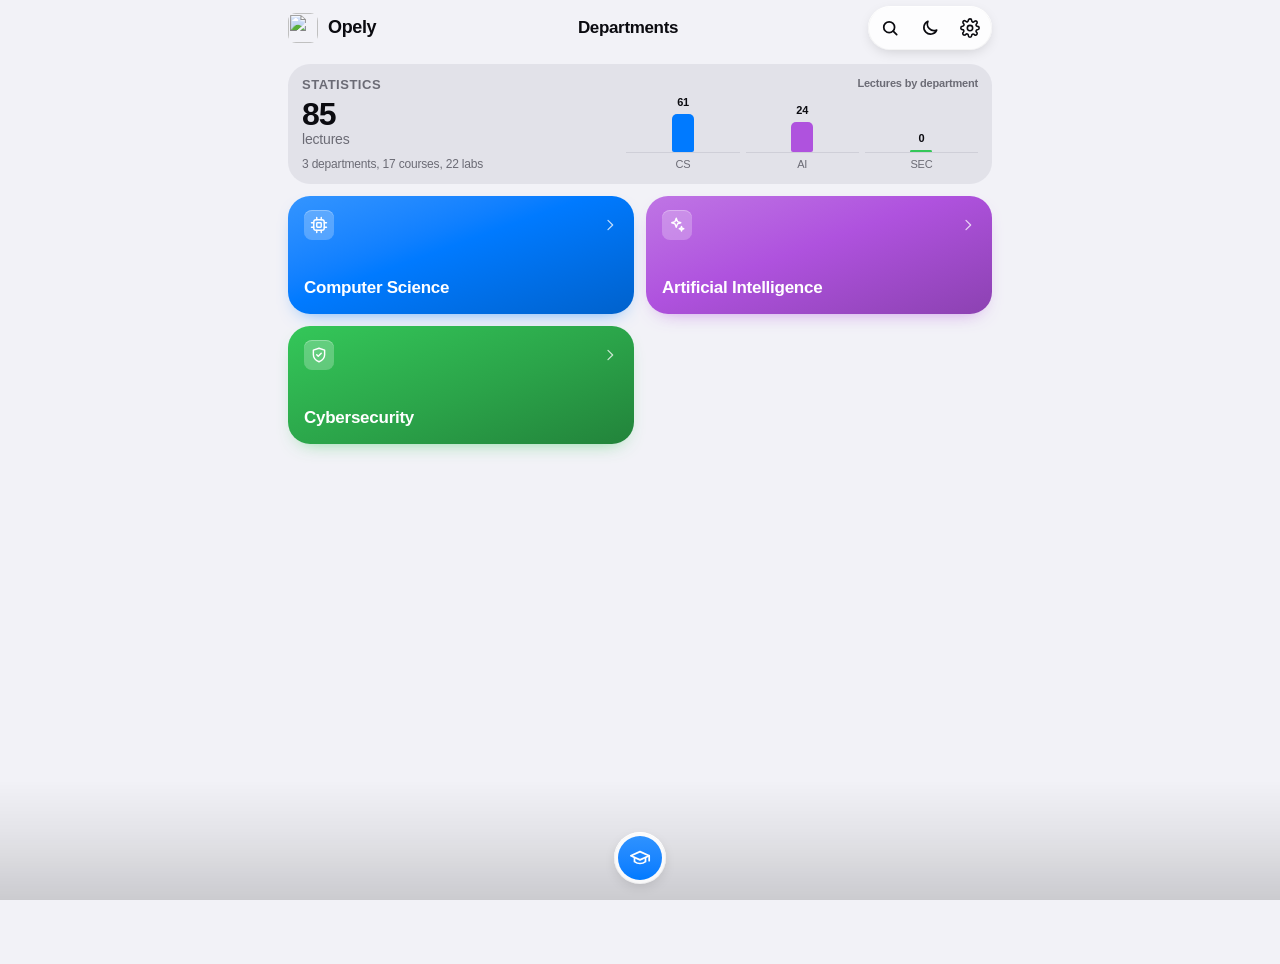
==== commit f41c5a29: "Redesign: shared bars, colours, cards and motion New top and bottom bars, statistics cards, colour s" ====
--- a/index.html
+++ b/index.html
@@ -14,20 +14,28 @@
 <meta name="mobile-web-app-capable" content="yes">
 <meta name="apple-mobile-web-app-title" content="Opely">
 <meta name="apple-mobile-web-app-status-bar-style" content="default">
-<link rel="stylesheet" href="style.css?v=32">
-<script src="lang.js?v=32"></script>
-<script src="icons.js?v=32"></script>
-<script src="viewer.js?v=32"></script>
+<link rel="stylesheet" href="style.css?v=50">
+<script src="lang.js?v=50"></script>
+<script src="icons.js?v=50"></script>
+<script src="viewer.js?v=50"></script>
+<!-- local test: toy content, only on your own computer (localhost). It does nothing on the real site. -->
+<script>if (/^(localhost|127\.0\.0\.1|0\.0\.0\.0|\[::1\])$/.test(location.hostname)) document.write('<script src="test-owner.js?v=6"><\/script>');</script>
 </head>
 <body>
-<!-- The navigation bar: a back button, and the page's name once its big title scrolls away -->
+<!-- The navigation bar: Back and Home, the page's name, and the tools (search, light/dark, settings) -->
 <header class="nav">
   <div class="nav-inner">
-    <a id="navBack" class="nav-back" href="#home" hidden><svg viewBox="0 0 24 24" fill="none" stroke="currentColor" stroke-width="2.4" stroke-linecap="round" stroke-linejoin="round" aria-hidden="true"><path d="M15 5l-7 7 7 7"/></svg></a>
+    <span id="navMoves" class="nav-tools nav-moves" hidden>
+      <a id="navBack" class="nav-icon nav-back-icon" href="#home" aria-label="Back"><svg viewBox="0 0 24 24" fill="none" stroke="currentColor" stroke-width="2.3" stroke-linecap="round" stroke-linejoin="round" aria-hidden="true"><path d="M15 5l-7 7 7 7"/></svg></a>
+      <a id="navHome" class="nav-icon" href="#home" aria-label="Home"><svg viewBox="0 0 24 24" fill="none" stroke="currentColor" stroke-width="2" stroke-linecap="round" stroke-linejoin="round" aria-hidden="true"><path d="M3.5 11L12 4l8.5 7"/><path d="M6 9.5V20h4.5v-5.5h3V20H18V9.5"/></svg></a>
+    </span>
     <a id="navBrand" class="nav-brand" href="#home" hidden><img src="icon.svg" alt="">Opely</a>
     <span id="navTitle" class="nav-title" aria-hidden="true"></span>
-    <a id="navSearch" class="nav-back nav-end" href="#search" aria-label="Search"><svg viewBox="0 0 24 24" fill="none" stroke="currentColor" stroke-width="2.1" stroke-linecap="round" stroke-linejoin="round" aria-hidden="true"><circle cx="11" cy="11" r="6.5"/><path d="M20 20l-4.2-4.2"/></svg></a>
-    <a id="navSettings" class="nav-back nav-end" href="#settings" aria-label="Settings"><svg viewBox="0 0 24 24" fill="none" stroke="currentColor" stroke-width="1.9" stroke-linecap="round" stroke-linejoin="round" aria-hidden="true"><circle cx="12" cy="12" r="3.2"/><path d="M19.4 15a1.7 1.7 0 0 0 .3 1.9l.1.1a2 2 0 1 1-2.8 2.8l-.1-.1a1.7 1.7 0 0 0-1.9-.3 1.7 1.7 0 0 0-1 1.6V21a2 2 0 1 1-4 0v-.1a1.7 1.7 0 0 0-1.1-1.6 1.7 1.7 0 0 0-1.9.3l-.1.1a2 2 0 1 1-2.8-2.8l.1-.1a1.7 1.7 0 0 0 .3-1.9 1.7 1.7 0 0 0-1.6-1H3a2 2 0 1 1 0-4h.1a1.7 1.7 0 0 0 1.6-1.1 1.7 1.7 0 0 0-.3-1.9l-.1-.1a2 2 0 1 1 2.8-2.8l.1.1a1.7 1.7 0 0 0 1.9.3H9a1.7 1.7 0 0 0 1-1.6V3a2 2 0 1 1 4 0v.1a1.7 1.7 0 0 0 1 1.6 1.7 1.7 0 0 0 1.9-.3l.1-.1a2 2 0 1 1 2.8 2.8l-.1.1a1.7 1.7 0 0 0-.3 1.9V9a1.7 1.7 0 0 0 1.6 1H21a2 2 0 1 1 0 4h-.1a1.7 1.7 0 0 0-1.5 1z"/></svg></a>
+    <span class="nav-tools">
+      <a id="navSearch" class="nav-icon" href="#search" aria-label="Search"><svg viewBox="0 0 24 24" fill="none" stroke="currentColor" stroke-width="2.1" stroke-linecap="round" stroke-linejoin="round" aria-hidden="true"><circle cx="11" cy="11" r="6.5"/><path d="M20 20l-4.2-4.2"/></svg></a>
+      <button class="nav-icon theme-toggle" type="button" data-theme-toggle aria-label="Light or dark"><svg class="theme-moon" viewBox="0 0 24 24" fill="none" stroke="currentColor" stroke-width="2" stroke-linecap="round" stroke-linejoin="round" aria-hidden="true"><path d="M20 14.5A8 8 0 0 1 9.5 4a8 8 0 1 0 10.5 10.5z"/></svg><svg class="theme-sun" viewBox="0 0 24 24" fill="none" stroke="currentColor" stroke-width="2" stroke-linecap="round" stroke-linejoin="round" aria-hidden="true"><circle cx="12" cy="12" r="4"/><path d="M12 2.5v2M12 19.5v2M4.6 4.6l1.4 1.4M18 18l1.4 1.4M2.5 12h2M19.5 12h2M4.6 19.4L6 18M18 6l1.4-1.4"/></svg></button>
+      <a id="navSettings" class="nav-icon" href="#settings" aria-label="Settings"><svg viewBox="0 0 24 24" fill="none" stroke="currentColor" stroke-width="1.9" stroke-linecap="round" stroke-linejoin="round" aria-hidden="true"><circle cx="12" cy="12" r="3.2"/><path d="M19.4 15a1.7 1.7 0 0 0 .3 1.9l.1.1a2 2 0 1 1-2.8 2.8l-.1-.1a1.7 1.7 0 0 0-1.9-.3 1.7 1.7 0 0 0-1 1.6V21a2 2 0 1 1-4 0v-.1a1.7 1.7 0 0 0-1.1-1.6 1.7 1.7 0 0 0-1.9.3l-.1.1a2 2 0 1 1-2.8-2.8l.1-.1a1.7 1.7 0 0 0 .3-1.9 1.7 1.7 0 0 0-1.6-1H3a2 2 0 1 1 0-4h.1a1.7 1.7 0 0 0 1.6-1.1 1.7 1.7 0 0 0-.3-1.9l-.1-.1a2 2 0 1 1 2.8-2.8l.1.1a1.7 1.7 0 0 0 1.9.3H9a1.7 1.7 0 0 0 1-1.6V3a2 2 0 1 1 4 0v.1a1.7 1.7 0 0 0 1 1.6 1.7 1.7 0 0 0 1.9-.3l.1-.1a2 2 0 1 1 2.8 2.8l-.1.1a1.7 1.7 0 0 0-.3 1.9V9a1.7 1.7 0 0 0 1.6 1H21a2 2 0 1 1 0 4h-.1a1.7 1.7 0 0 0-1.5 1z"/></svg></a>
+    </span>
   </div>
 </header>
 <div class="wrap">
@@ -35,6 +43,9 @@
   <!-- Every page is drawn inside this element by the script below -->
   <main id="app"></main>
 </div>
+
+<!-- The floating bar at the bottom: the student's next step (Continue, My stage), near the thumb -->
+<nav id="dock" class="dock" hidden></nav>
 
 
 <script>
@@ -65,6 +76,8 @@
 translatePage(); // the few words written in the HTML above
 document.getElementById("navSettings").setAttribute("aria-label", t("Settings"));
 document.getElementById("navSearch").setAttribute("aria-label", t("Search"));
+document.getElementById("navHome").setAttribute("aria-label", t("Home"));
+document.querySelectorAll("[data-theme-toggle]").forEach(button => button.setAttribute("aria-label", t("Light or dark")));
 
 // Makes text safe to place inside HTML
 function esc(text) {
@@ -197,6 +210,190 @@
   </a>`;
 }
 
+// The home page's small card under the departments, near the thumb: where the student stopped, and their stage.
+// A new student sees a welcome row that picks their stage.
+function quickCard() {
+  let last = null;
+  try { last = JSON.parse(localStorage.getItem(LAST_KEY)); } catch (error) { last = null; }
+  const mine = myStage();
+  const mineDept = mine && departments.find(d => d.id === mine.dept);
+  const rows = [];
+  if (last && last.address) {
+    rows.push(`<li><a class="row quick-row" href="${esc(last.address)}">${tile("play", "indigo")}
+      <span class="grow"><span class="quick-kicker">${t("Continue")}</span>${esc(last.title)}<br>
+        <span class="secondary small">${esc(last.course)}${last.number ? SEP + t(last.lab ? "Lab {n}" : "Lecture {n}", { n: last.number }) : ""}</span></span></a></li>`);
+  }
+  if (mineDept) {
+    const stages = stagesOf(mineDept);
+    const stage = stages && stages.find(s => s.id === mine.stage);
+    const name = stage ? stageName(stage) : t("Stage {n}", { n: mine.stage.replace("stage", "") });
+    const next = content[mineDept.id] && upcomingEvents(mineDept, mine.stage)[0];
+    rows.push(`<li><a class="row quick-row" href="#${mineDept.id}-${mine.stage}">${tile(mineDept.icon || "school", mineDept.color)}
+      <span class="grow"><span class="quick-kicker">${t("My stage")}</span>${esc(name)}${SEP}${esc(localName(mineDept))}<br>
+        <span class="secondary small">${next ? `${esc(next.title)}${SEP}${timeUntil(next.event).words}` : stage ? plural(stage.courses.length, "course") : ""}</span></span></a></li>`);
+  }
+  if (!rows.length) { // a new student: a welcome that picks their stage, then becomes the My stage row
+    rows.push(`<li><a class="row quick-row" href="#" id="pickStage" role="button">${tile("school", "teal")}
+      <span class="grow"><span class="quick-kicker">${t("Welcome to Opely")}</span>${t("Pick your stage")}<br>
+        <span class="secondary small">${t("It stays here, one tap away.")}</span></span></a></li>`);
+  }
+  return `<ul class="group icons quick-card">${rows.join("")}</ul>`;
+}
+
+// ----- The floating bar at the bottom: the page's next step, near the thumb -----
+// Each page puts one or two buttons in it with setDock(); the main one is blue.
+// An item: { href | attrs | id, main, round, icon, tile, kicker, name, label, end, pressed }
+function dockItem(item) {
+  // Icons only. What a button does is in its label: read by screen readers, and shown in a small
+  // bubble when the button is pressed and held (see the dock's listeners below).
+  const words = item.label || [item.kicker, item.name].filter(Boolean).join(": ");
+  const shape = item.end === "chevron" || item.end === "skip" ? icon(item.end, "flip") : (item.icon ? icon(item.icon, item.flip ? "flip" : "") : "");
+  const cls = "dock-button dock-round" + (item.main ? " dock-main" : "") + (item.here ? " is-here" : "");
+  const inside = shape + (item.badge ? `<span class="dock-badge">${item.badge}</span>` : "");
+  const label = ` aria-label="${esc(words)}" data-tip="${esc(words)}"`;
+  const hidden = item.hidden ? " hidden" : "";
+  if (item.id && !item.attrs) return `<button class="${cls}" type="button" id="${item.id}"${label}${hidden}${item.pressed !== undefined ? ` aria-pressed="${item.pressed}"` : ""}>${inside}</button>`;
+  return `<a class="${cls}"${item.id ? ` id="${item.id}"` : ""} ${item.attrs || `href="${esc(item.href)}"`}${label}${hidden}>${inside}</a>`;
+}
+// A bubble that stays over a bar button while something happens (saving, downloading), then fades
+function statusTip(button) {
+  let bubble = null, timer = null;
+  return (text, done) => {
+    if (!button.isConnected) return;
+    if (!bubble || !bubble.isConnected) bubble = showTip(button, text, true); else bubble.textContent = text;
+    clearTimeout(timer);
+    if (done) timer = setTimeout(() => { if (bubble) bubble.remove(); bubble = null; }, 2200);
+  };
+}
+// A small bubble above a bar button. Gone by itself after a moment, unless `kept` (then the caller removes it).
+function showTip(button, text, kept) {
+  const bubble = document.createElement("div");
+  bubble.className = "dock-tip"; bubble.textContent = text;
+  document.body.append(bubble);
+  const box = button.getBoundingClientRect(), width = bubble.offsetWidth;
+  bubble.style.left = Math.min(innerWidth - width - 12, Math.max(12, box.left + box.width / 2 - width / 2)) + "px";
+  bubble.style.top = (box.top - bubble.offsetHeight - 10) + "px";
+  if (!kept) setTimeout(() => bubble.remove(), 1600);
+  return bubble;
+}
+// Press and hold a bar button: a bubble above it says what it does (the tap that ends the hold does nothing)
+(() => {
+  const dock = document.getElementById("dock");
+  let timer = null, held = false, bubble = null;
+  const hide = () => { if (bubble) { bubble.remove(); bubble = null; } };
+  dock.addEventListener("pointerdown", event => {
+    const button = event.target.closest(".dock-button");
+    if (!button) return;
+    held = false; clearTimeout(timer);
+    timer = setTimeout(() => {
+      held = true; hide();
+      bubble = showTip(button, button.dataset.tip || "", true);
+      if (navigator.vibrate) navigator.vibrate(8);
+    }, 420);
+  });
+  const end = () => { clearTimeout(timer); setTimeout(hide, held ? 1400 : 0); };
+  dock.addEventListener("pointerup", end);
+  dock.addEventListener("pointercancel", end);
+  dock.addEventListener("pointerleave", end);
+  dock.addEventListener("contextmenu", event => event.preventDefault()); // no copy-link menu on a long press
+  dock.addEventListener("click", event => { if (held) { event.preventDefault(); event.stopImmediatePropagation(); held = false; } }, true);
+})();
+let dockSet = false;    // whether the page being drawn filled the bar
+let dockBack = "#home"; // where Back goes (the top bar's button, and the swipe from the edge)
+function setDock(items) {
+  const dock = document.getElementById("dock");
+  items = (items || []).filter(Boolean);
+  dockSet = true;
+  // It only rises in when it appears; moving between pages that both have it, it just stays
+  dock.classList.toggle("dock-still", !dock.hidden && items.length > 0);
+  dock.innerHTML = items.map(dockItem).join("");
+  dock.hidden = !items.length;
+  document.body.classList.toggle("has-dock", !dock.hidden);
+}
+
+// Continue: the lecture where the student stopped
+function continueItem(main) {
+  let last = null;
+  try { last = JSON.parse(localStorage.getItem(LAST_KEY)); } catch (error) { last = null; }
+  if (!last || !last.address) return null;
+  return { href: last.address, main: main, icon: "play", name: last.title, label: t("Continue") + ": " + last.title }; // the play icon says "continue"
+}
+// My stage: short when it shares the bar, with the department's name when alone
+function myStageItem(alone, round) {
+  const mine = myStage();
+  const mineDept = mine && departments.find(d => d.id === mine.dept);
+  if (!mineDept) return null;
+  const stages = stagesOf(mineDept);
+  const stage = stages && stages.find(s => s.id === mine.stage);
+  const name = stage ? stageName(stage) : t("Stage {n}", { n: mine.stage.replace("stage", "") });
+  return { href: "#" + mineDept.id + "-" + mine.stage, main: alone, round: round && !alone, icon: "school", // a plain icon, like Continue and Announcements
+    kicker: alone ? t("My stage") : "", name: alone ? name + SEP + localName(mineDept) : name,
+    label: t("My stage") + ": " + name + SEP + localName(mineDept) };
+}
+// Announcements in the bar: a megaphone, with how many are new
+function newsItem(dept, notes, stageId) {
+  if (!notes.length) return null;
+  const unread = notes.filter(item => newIn(dept).has(newsKey(item))).length;
+  return { href: "#" + dept.id + "-news" + (stageId ? "-" + stageId : ""), round: true, icon: "megaphone", badge: unread,
+    label: t("Announcements") + (unread ? SEP + t("{n} new", { n: unread }) : "") };
+}
+
+// The home page and a department: Continue and My stage, or the welcome that picks a stage
+function nextStepDock(here, extra) {
+  const go = continueItem(true);
+  const mine = myStageItem(!go, false);
+  if (mine && here) mine.here = true; // on My stage itself: its icon turns green
+  if (!go && !mine) {
+    setDock([{ id: "pickStage", main: true, icon: "school", kicker: t("Welcome to Opely"), name: t("Pick your stage") }, extra]);
+    document.getElementById("pickStage").addEventListener("click", () => pickMyStage());
+    return;
+  }
+  setDock([go, mine, extra]);
+}
+// Next (a lecture, or a file): the blue button. Back, in the top bar, goes up to the page above.
+function pagerDock(before, after, extra) {
+  setDock([after ? Object.assign({ main: true, end: "chevron" }, after) : null].concat(extra || [])); // after.end may say "skip" (»)
+}
+
+// The welcome row: the student picks their department, then their stage, from two short lists
+async function pickMyStage() {
+  const dept = departments.length === 1 ? departments[0]
+    : await chooseFrom(t("Your department"), departments.map(d => ({ label: localName(d), value: d })));
+  if (!dept) return;
+  let stages = stagesOf(dept);
+  if (!stages) {
+    try { await refreshFile(dept.data, null, text => useDepartment(dept.id, text)); stages = content[dept.id].stages; } catch (error) { stages = null; }
+  }
+  if (!stages || !stages.length) { location.hash = "#" + dept.id; return; } // offline: open the department instead
+  const stage = stages.length === 1 ? stages[0]
+    : await chooseFrom(t("Your stage"), stages.map(s => ({ label: stageName(s), value: s })));
+  if (!stage) return;
+  setMyStage({ dept: dept.id, stage: stage.id });
+  route(true);
+}
+
+// A list of choices that rises from the bottom of the screen, like an iPhone action sheet.
+// Resolves with the chosen value, or null.
+function chooseFrom(title, choices) {
+  return new Promise(resolve => {
+    const backdrop = document.createElement("div");
+    backdrop.className = "sheet-backdrop";
+    backdrop.innerHTML = `<div class="sheet" role="dialog" aria-label="${esc(title)}">
+      <p class="sheet-title">${esc(title)}</p>
+      <div class="group">${choices.map((choice, i) => `<button type="button" class="row sheet-option" data-i="${i}">
+        <span class="grow">${esc(choice.label)}</span></button>`).join("")}</div>
+      <button type="button" class="sheet-cancel">${t("Cancel")}</button>
+    </div>`;
+    const close = value => { backdrop.classList.add("closing"); setTimeout(() => backdrop.remove(), 250); resolve(value); };
+    backdrop.addEventListener("click", event => { if (event.target === backdrop) close(null); });
+    backdrop.querySelector(".sheet-cancel").addEventListener("click", () => close(null));
+    backdrop.querySelectorAll(".sheet-option").forEach(button =>
+      button.addEventListener("click", () => close(choices[Number(button.dataset.i)].value)));
+    document.body.append(backdrop);
+    backdrop.querySelector(".sheet-option, .sheet-cancel").focus();
+  });
+}
+
 // The number of lectures in a department, from the copy saved in this browser (null if not saved yet)
 function savedProgress(dept) {
   if (content[dept.id]) return deptProgress(dept, content[dept.id].stages);
@@ -288,6 +485,8 @@
 }
 
 // ----- Share a course or a lecture: the phone's share sheet, or the link is copied -----
+// Share, as a bar button (the phone's share sheet, or the link is copied)
+const shareItem = () => ({ id: "shareButton", icon: "upload", label: t("Share") });
 function shareButton() {
   return `<button id="shareButton" class="mine-pill share-pill" type="button">${icon("upload")}${t("Share")}</button>`;
 }
@@ -301,6 +500,7 @@
       return;
     }
     const copied = typeof copyText === "function" && await copyText(link);
+    if (button.closest(".dock")) return showTip(button, t(copied ? "Link copied" : "Can’t copy here")); // an icon: say it in a bubble
     button.lastChild.textContent = t(copied ? "Link copied" : "Can’t copy here");
     setTimeout(() => { if (button.isConnected) button.lastChild.textContent = t("Share"); }, 2000);
   });
@@ -330,16 +530,14 @@
   const base = "#" + dept.id + "-" + stage.id;
   document.title = t("Archived courses") + " | " + stageName(stage);
   const list = (stage.archivedCourses || []).slice().sort((a, b) => a.code.localeCompare(b.code, "en", { numeric: true }));
-  const widgets = list.map(course => `<a class="widget course" href="${base}-${course.id}">
-      <span class="head"><span class="kicker" dir="ltr">${esc(course.code)}</span>${chevron()}</span>
+  const widgets = list.map(course => `<a class="widget course card-size tinted gray" href="${base}-${course.id}">
+      <span class="head"><span class="kicker" dir="ltr">${esc(course.code)}</span></span>
       <span class="title">${esc(course.title)}</span>
-      ${course.instructor ? `<span class="sub">${esc(course.instructor)}</span>` : ""}
-      <span class="foot meta-row"><span>${plural(course.lectures.length, "lecture")}</span><span>${t("Archived {date}", { date: niceDate(course.archivedAt) })}</span></span>
+      <span class="foot">${niceDate(course.archivedAt)}</span>
     </a>`).join("");
   app.innerHTML = `
     <a class="back" href="${base}">${esc(stageName(stage))}</a>
     <h1>${t("Archived courses")}</h1>
-    <p class="lead secondary">${t("Courses that are no longer taught. They stay here to read.")}</p>
     ${widgets ? `<div class="courses">${widgets}</div>` : emptyState("clock", "No archived courses.")}`;
 }
 const hasArchive = course => !!course.archive && ((course.archive.versions || []).length + (course.archive.removed || []).length) > 0;
@@ -355,8 +553,8 @@
   if (!hasArchive(course)) return "";
   const a = course.archive;
   const parts = [(a.versions || []).length ? plural(a.versions.length, "earlier version") : "", (a.removed || []).length ? plural(a.removed.length, "removed item") : ""].filter(Boolean).join(SEP);
-  return `<ul class="group icons archive-row"><li><a class="row" href="#${dept.id}-${stage.id}-${course.id}-archive">${tile("clock", "gray")}
-    <span class="grow">${t("Archive")}<br><span class="secondary small">${parts}</span></span></a></li></ul>`;
+  // A quiet grey line at the end of the list: the archive is extra, not another lecture
+  return `<a class="archive-link" href="#${dept.id}-${stage.id}-${course.id}-archive">${icon("clock")}<span>${t("Archive")} · ${parts}</span>${icon("chevron", "flip")}</a>`;
 }
 // The archive page of a course
 function showArchive(dept, stage, course) {
@@ -418,8 +616,7 @@
     </div>
     ${item.video ? `<h2 class="label">${t("Recording")}</h2><ul class="group icons"><li><a class="row" href="${esc(item.video)}" target="_blank" rel="noopener">${tile("play", "pink")}<span class="grow">${t("Watch recording")}</span></a></li></ul>` : ""}
     ${item.summary ? `<h2 class="label">${t("Summary")}</h2><p class="text-block">${esc(item.summary)}</p>` : ""}
-    <h2 class="label">${t("Files")}</h2>
-    ${files ? `<ul class="group icons">${files}</ul>` : `<p class="text-block secondary">${t("No files yet.")}</p>`}
+    ${files ? `<ul class="group icons lecture-list">${files}</ul>` : `<p class="text-block secondary">${t("No files yet.")}</p>`}
     ${(item.earlier || []).length ? `<h2 class="label">${t("Earlier files")}</h2><ul class="group icons earlier">${item.earlier.map((file, i) => archivedFileRow(file, here + "-earlier-" + (i + 1))).join("")}</ul>` : ""}`;
 }
 // Opens an archived file inside Opely, read from the history
@@ -459,6 +656,7 @@
 
 // ----- Search: every course, lecture, lab, file and announcement, in every department -----
 let searchFrom = "#home";  // where the student was before opening Search
+let newsFrom = "";         // where the student was before opening the announcements
 let lastQuery = "";        // kept, so going back to Search shows the same results
 // Lower case, without Arabic marks, with the letters that are often typed differently made the same
 function plain(text) {
@@ -572,18 +770,25 @@
   const button = document.getElementById("offlineButton");
   if (!button) return;
   const files = courseFiles(course);
-  const state = document.getElementById("offlineState");
+  const say = statusTip(button);
+  let note = "";
+  const state = { get textContent() { return note; }, set textContent(text) { note = text; if (button.dataset.busy || button.dataset.armed || started) say(text, !button.dataset.busy); } };
+  let started = false;
   const show = saved => {
     const all = saved === files.length;
-    state.textContent = all ? t("All {n} files are saved in this browser.", { n: files.length }) : t("{saved} of {n} files saved", { saved: saved, n: files.length });
-    document.getElementById("offlineTile").innerHTML = tile(all ? "check" : "download", all ? "green" : "blue");
+    note = all ? t("All {n} files are saved in this browser.", { n: files.length }) : t("{saved} of {n} files saved", { saved: saved, n: files.length });
+    button.innerHTML = icon(all ? "check" : "tray");
+    button.classList.toggle("is-saved", all);
+    const words = t("Save the course in this browser") + SEP + note;
+    button.setAttribute("aria-label", words); button.dataset.tip = words;
     button.dataset.all = all ? "yes" : "";
   };
   show(await offlineCount(files));
   button.addEventListener("click", async () => {
     if (button.dataset.busy) return;
+    started = true;
     if (button.dataset.all) { // already saved: a second tap removes the copies
-      if (!button.dataset.armed) { button.dataset.armed = "yes"; state.textContent = t("Tap again to remove this course’s saved files."); return; }
+      if (!button.dataset.armed) { button.dataset.armed = "yes"; state.textContent = t("Tap again to remove this course’s saved files."); setTimeout(() => { delete button.dataset.armed; }, 4000); return; }
       delete button.dataset.armed;
       const cache = await caches.open(FILE_CACHE);
       for (const file of files) await cache.delete(file.url);
@@ -598,7 +803,7 @@
     }
     delete button.dataset.busy;
     show(await offlineCount(files));
-    if (failed) state.textContent += SEP + t("{n} couldn’t be saved. Check your connection.", { n: failed });
+    say(note + (failed ? SEP + t("{n} couldn’t be saved. Check your connection.", { n: failed }) : ""), true);
     markSaved();
   });
 }
@@ -611,28 +816,25 @@
   if (departments.length === 0) return showEmpty("school", "No departments yet.");
 
   const manyUniversities = new Set(faculties.map(faculty => faculty.university.id)).size > 1;
+  const manyFaculties = faculties.length > 1;
   const sections = faculties.map(faculty => {
     const heading = manyUniversities ? localName(faculty.university) + SEP + faculty.name : faculty.name;
+    // A department card: its icon and its name (the numbers are in the Statistics card)
     const widgets = faculty.departments.map((dept, i, all) => {
-      const progress = savedProgress(dept);
-      const wide = all.length % 2 === 1 && i === all.length - 1;
-      return `<a class="widget dept ${esc(dept.color)}${wide ? " wide" : ""}" href="#${dept.id}">
-        <span class="head">${tile(dept.icon || "school", dept.color, "big")}${chevron()}</span>
+      return `<a class="widget dept slim card-size tinted ${esc(dept.color)}" href="#${dept.id}">
+        <span class="head">${tile(dept.icon || "school", dept.color)}${chevron()}</span>
         <span class="title">${esc(localName(dept))}</span>
-        <span class="sub">${progress && progress[1] ? t("{done} of {total} opened", { done: progress[0], total: progress[1] }) : `<bdi>${esc(dept.short || "")}</bdi>`}</span>
-        ${progressBar(progress ? progress[0] : 0, progress ? progress[1] : 0)}
       </a>`;
     }).join("");
-    return `<h2 class="label">${esc(heading)}</h2><div class="widgets depts">${widgets}</div>`;
+    return `${manyFaculties || manyUniversities ? `<h2 class="label">${esc(heading)}</h2>` : ""}<div class="widgets depts">${widgets}</div>`;
   }).join("");
 
   app.innerHTML = `
-    <h1>${t("Departments")}</h1>
-    <p class="lead secondary">${t("Choose your department.")}</p>
-    ${continueWidget()}
-    ${myStageWidget()}
-    ${sections}
-    <p class="page-foot">Opely${SEP}${t("Version {v}", { v: VERSION })}</p>`;
+    <h1 class="home-title">${t("Departments")}</h1>
+    ${homeStatsCard()}
+    ${sections}`;
+  nextStepDock();
+  fetchDepartmentsForHome();
 }
 
 // Today, as "2026-11-15"
@@ -658,7 +860,7 @@
   const now = new Date();
   return announcementsFor(dept, stageId)
     .filter(item => item.event && (item.event.length <= 10 ? item.event >= todayText() : new Date(item.event) > now))
-    .sort((a, b) => a.event.localeCompare(b.event));
+    .sort((a, b) => new Date(a.event.length <= 10 ? a.event + "T00:00" : a.event) - new Date(b.event.length <= 10 ? b.event + "T00:00" : b.event)); // the nearest first
 }
 // How long until an event: { number, unit } for the big text, and a short sentence
 function timeUntil(event) {
@@ -679,6 +881,49 @@
   return { number: days, unit: t("days"), words: t("In {n} days", { n: days }) };
 }
 // The countdown card: the next event, big, with the others below it
+// A stage's next exams and deadlines, as a card like Statistics: the next two, each with the days left
+// (orange when it is a week away or less). Information only: the 📣 button in the bar opens the announcements.
+function comingUpCard(dept, stageId) {
+  const events = upcomingEvents(dept, stageId).slice(0, 2);
+  if (!events.length) return "";
+  const today = new Date(todayText() + "T00:00");
+  const rows = events.map(item => {
+    const days = Math.round((new Date(item.event.split("T")[0] + "T00:00") - today) / 86400000);
+    const left = timeUntil(item.event);
+    return `<li class="up-row">
+      <span class="up-days${days <= 7 ? " soon" : ""}"><b>${left.number}</b><small>${esc(left.unit)}</small></span>
+      <span class="up-text"><span class="up-title">${esc(item.title)}</span><span class="up-when">${whenText(item.event)}</span></span>
+    </li>`;
+  }).join("");
+  return `<section class="stats-card up-card tinted orange" aria-label="${t("Coming up")}">
+    <span class="kicker">${t("Coming up")}</span>
+    <ul class="up-list">${rows}</ul>
+  </section>`;
+}
+
+// The newest announcement the student hasn't seen yet, as one slim line (gone once it is read)
+function newsLine(dept, stageId) {
+  const fresh = newIn(dept);
+  const item = announcementsFor(dept, stageId).find(news => fresh.has(newsKey(news)) && !news.event); // dated ones are the countdown
+  if (!item) return "";
+  return `<a class="countdown-line news-line" href="#${dept.id}-news-${stageId}">${tile("megaphone", "blue")}
+    <span class="grow"><span class="countdown-title">${esc(item.title)}</span><span class="secondary small">${niceDate(item.date)}</span></span>
+    ${newBadge(true)}</a>`;
+}
+
+// The next exam or deadline of a stage, as one slim line. Only when it is a week away or less;
+// later ones wait in the announcements.
+function countdownLine(dept, stageId) {
+  const next = upcomingEvents(dept, stageId)[0];
+  if (!next) return "";
+  const days = Math.round((new Date(next.event.split("T")[0] + "T00:00") - new Date(todayText() + "T00:00")) / 86400000);
+  if (days > 7) return "";
+  const left = timeUntil(next.event);
+  return `<a class="countdown-line" href="#${dept.id}-news${stageId ? "-" + stageId : ""}">${tile("clock", "orange")}
+    <span class="grow"><span class="countdown-title">${esc(next.title)}</span><span class="secondary small">${whenText(next.event)}</span></span>
+    <span class="countdown-chip">${left.number ? `<b>${left.number}</b> ` : ""}${esc(left.unit)}</span></a>`;
+}
+
 function countdownWidget(dept, stageId) {
   const events = upcomingEvents(dept, stageId);
   if (!events.length) return "";
@@ -707,6 +952,12 @@
 function newsWidget(dept, list, extraClass) {
   if (list.length === 0) return "";
   const more = list.length > 1 ? `<span>${t("{n} more", { n: list.length - 1 })}</span>` : "";
+  const fresh = list.some(item => newIn(dept).has(newsKey(item)));
+  if (extraClass === "half") return `<a class="widget stage news-half" href="#${dept.id}-news">
+    <span class="head"><span class="kicker">${t(list.length > 1 ? "Announcements" : "Announcement")}</span>${chevron()}</span>
+    <span class="title">${esc(list[0].title)}</span>
+    <span class="meta-row"><span>${niceDate(list[0].date)}</span>${newBadge(fresh)}</span>
+  </a>`;
   return `<a class="widget wide ${extraClass || ""}" href="#${dept.id}-news">
     <span class="head"><span class="kicker">${t(list.length > 1 ? "Announcements" : "Announcement")}</span><span class="head-end">${newBadge(list.some(item => newIn(dept).has(newsKey(item))))}${chevron()}</span></span>
     <span class="title">${esc(list[0].title)}</span>
@@ -715,9 +966,14 @@
 }
 
 // The page that lists every announcement of a department
-function showNews(dept, stages) {
-  document.title = t("Announcements") + " | " + localName(dept);
-  const cards = announcementsFor(dept).map(news => {
+function showNews(dept, stages, stageId) {
+  const stage = stageId && stages.find(s => s.id === stageId);
+  if (stageId && !stage) return showNotFound();
+  document.title = t("Announcements") + " | " + (stage ? stageName(stage) : localName(dept));
+  const list = announcementsFor(dept, stage ? stage.id : undefined);
+  // Back returns to the page the student came from (the stage, its semester, the department...)
+  const back = newsFrom.startsWith("#" + dept.id) ? newsFrom : "#" + (stage ? dept.id + "-" + stage.id : dept.id);
+  const cards = list.map(news => {
     const ids = news.stage === "all" ? null : news.stages || [news.stage];
     const audience = ids ? ids.map(id => { const found = stages.find(s => s.id === id); return found ? stageName(found) : ""; }).filter(Boolean).join(SEP) : "";
     return `<div class="text-block">
@@ -731,10 +987,92 @@
   }).join("");
 
   app.innerHTML = `
-    <a class="back" href="#${dept.id}">${esc(localName(dept))}</a>
+    <a class="back" href="${back}">${esc(stage ? stageName(stage) : localName(dept))}</a>
     <h1>${t("Announcements")}</h1>
+    ${stage ? `<p class="lead secondary">${esc(stageName(stage))}${SEP}${esc(localName(dept))}</p>` : ""}
     ${cards ? `<div class="news">${cards}</div>` : emptyState("megaphone", "No announcements yet.")}`;
-  markKnown(dept, announcementsFor(dept).map(newsKey));
+  markKnown(dept, list.map(newsKey));
+}
+
+// ----- Colour, after Apple's system colours: each department, stage and course keeps its own -----
+// Content colours only: orange, red and green are kept for what they mean (soon, new or danger, done)
+const PALETTE = ["blue", "indigo", "purple", "teal", "pink", "cyan", "mint", "brown"];
+const stageColor = (stage, i) => stage.color || PALETTE[i % PALETTE.length];
+// A course's colour: from its place in its stage (by code), the same on every page
+function courseColor(stage, course) {
+  if (course.color) return course.color;
+  const sorted = stage.courses.slice().sort((a, b) => a.code.localeCompare(b.code, "en", { numeric: true }));
+  const place = Math.max(0, sorted.findIndex(c => c.id === course.id.replace(/-labs$/, "")));
+  return PALETTE[place % PALETTE.length];
+}
+
+// Numbers as a card (information, not a button): a big total, a line of other counts,
+// and a small bar chart. bars: [{ name, words, n }]
+function numbersCard(total, more, chartLabel, bars, tint) {
+  const most = Math.max(1, ...bars.map(bar => bar.n));
+  const columns = bars.map(bar => `<span class="stat-bar ${esc(bar.color || "")}" title="${esc(bar.words)}" aria-label="${esc(bar.words)}" role="img">
+      <span class="stat-value">${bar.n}</span>
+      <span class="stat-fill" style="height:${bar.n ? Math.max(6, Math.round(bar.n / most * 100)) : 0}%"></span>
+      <span class="stat-name">${esc(bar.name)}</span></span>`).join("");
+  return `<section class="stats-card${tint ? " tinted " + esc(tint) : ""}" aria-label="${t("Statistics")}">
+    <div class="stats-head">
+      <span class="kicker">${t("Statistics")}</span>
+      <span class="stats-total"><b>${total}</b> ${t(total === 1 ? "lecture" : "lectures")}</span>
+      <span class="stats-more">${more}</span>
+    </div>
+    <div class="stats-chart">
+      <span class="stats-chart-label">${t(chartLabel)}</span>
+      <div class="stat-bars">${columns}</div>
+    </div>
+  </section>`;
+}
+// A department in numbers, with its lectures by stage
+function statsCard(dept, stages) {
+  const courses = stages.reduce((n, stage) => n + stage.courses.length, 0);
+  const labs = stages.reduce((n, stage) => n + stage.courses.reduce((m, course) => m + (course.labs || []).length, 0), 0);
+  const bars = stages.map((stage, i) => {
+    const n = allLectures([stage]).length;
+    return { name: String(i + 1), words: stageName(stage) + ": " + plural(n, "lecture"), n: n, color: stageColor(stage, i) };
+  });
+  return numbersCard(bars.reduce((a, b) => a + b.n, 0),
+    plural(courses, "course") + SEP + plural(stages.length, "stage") + (labs ? SEP + plural(labs, "lab") : ""),
+    "Lectures by stage", bars, dept.color);
+}
+// Every department in numbers, with its lectures by department (from the copies saved in this browser)
+function homeStatsCard() {
+  let courses = 0, labs = 0;
+  const bars = departments.map(dept => {
+    const stages = stagesOf(dept) || [];
+    courses += stages.reduce((n, stage) => n + stage.courses.length, 0);
+    labs += stages.reduce((n, stage) => n + stage.courses.reduce((m, course) => m + (course.labs || []).length, 0), 0);
+    const n = allLectures(stages).length;
+    return { name: dept.short || localName(dept), words: localName(dept) + ": " + plural(n, "lecture"), n: n, color: dept.color };
+  });
+  return numbersCard(bars.reduce((a, b) => a + b.n, 0),
+    plural(departments.length, "department") + SEP + plural(courses, "course") + (labs ? SEP + plural(labs, "lab") : ""),
+    "Lectures by department", bars);
+}
+// The home page's numbers need every department's file: the ones not saved in this browser yet are
+// fetched once, quietly, and the page is drawn again
+const fetchedForHome = new Set();
+function fetchDepartmentsForHome() {
+  const missing = departments.filter(dept => !stagesOf(dept) && !fetchedForHome.has(dept.id));
+  if (!missing.length) return;
+  missing.forEach(dept => fetchedForHome.add(dept.id));
+  Promise.allSettled(missing.map(dept => refreshFile(dept.data, null, text => useDepartment(dept.id, text))))
+    .then(() => { if (!shownName || shownName === "home") route(true); });
+}
+
+// A department's progress, as a card the size of a stage: information, not a button
+function progressWidget(dept, stages, wide) {
+  const [done, total] = deptProgress(dept, stages);
+  const courses = stages.reduce((n, stage) => n + stage.courses.length, 0);
+  return `<div class="widget stage info${wide ? " wide" : ""}">
+    <span class="head"><span class="kicker">${t("Progress")}</span></span>
+    <span class="big">${total ? Math.round(done / total * 100) : 0}%</span>
+    <span class="sub">${t("{done} of {total} opened", { done: done, total: total })}<br>${plural(courses, "course")}</span>
+    ${total ? ring(done, total, 40, false) : ""}
+  </div>`;
 }
 
 // The main card of a department page: its icon, its size, and how much of it has been opened
@@ -759,24 +1097,39 @@
     const lectures = allLectures([stage]).length;
     const [done] = stageProgress(dept, stage);
     const added = stage.courses.reduce((n, course) => n + newCount(dept, stage, course, fresh), 0);
-    return `<a class="widget stage" href="#${dept.id}-${stage.id}">
-      <span class="head"><span class="kicker">${t("Stage")}</span><span class="head-end">${newBadge(added)}${chevron()}</span></span>
-      <span class="big">${i + 1}</span>
-      <span class="sub">${plural(stage.courses.length, "course")}<br>${plural(lectures, "lecture")}</span>
-      ${lectures ? ring(done, lectures, 40, false) : ""}
+    return `<a class="widget stage slim card-size tinted ${esc(stageColor(stage, i))}" href="#${dept.id}-${stage.id}">
+      <span class="head">${tile("layers", stageColor(stage, i))}<span class="head-end">${newBadge(added)}${chevron()}</span></span>
+      <span class="stage-name">${esc(stageName(stage))}</span>
     </a>`;
   }).join("");
-  const top = newsWidget(dept, announcementsFor(dept)) + latestWidget(dept, stages);
+  // Above the stages: the department in numbers (information only). Announcements are in the bar.
 
   app.innerHTML = `
     <a class="back" href="#home">${t("Departments")}</a>
-    <h1>${esc(localName(dept))}</h1>
+    <h1 data-short="${esc(dept.short || "")}">${esc(localName(dept))}</h1>
     ${stages.length
-      ? `<p class="lead secondary">${t("Choose your stage.")}</p>
-         ${deptHero(dept, stages)}
-         ${top ? `<div class="widgets">${top}</div>` : ""}
+      ? `${statsCard(dept, stages)}
          <div class="widgets stages">${stageWidgets}</div>`
       : emptyState("layers", "No stages yet.")}`;
+  nextStepDock(); // announcements are read from each stage
+}
+
+// The semester a stage opens on: the one with the newest lecture or lab, so it moves to
+// Semester 2 by itself when teachers start adding to it
+const SEMESTER_KEY = "opely-semester"; // "auto", "1" or "2" (Settings → My stage)
+const savedSemester = () => { try { return localStorage.getItem(SEMESTER_KEY) || "auto"; } catch (error) { return "auto"; } };
+function currentSemester(stage) {
+  if (savedSemester() === "1" || savedSemester() === "2") return Number(savedSemester());
+  let newest = "", semester = 1;
+  stage.courses.forEach(course => (course.lectures || []).concat(course.labs || []).forEach(lecture => {
+    if ((lecture.date || "") > newest) { newest = lecture.date; semester = course.semester === 2 ? 2 : 1; }
+  }));
+  return semester;
+}
+
+// A course's opened lectures as a bar, with the count at its end
+function progressLine(done, total) {
+  return `<span class="progress-line">${progressBar(done, total)}<span class="progress-count">${done}/${total}</span></span>`;
 }
 
 // ----- A stage’s channel: pick a semester, then see its courses -----
@@ -800,42 +1153,52 @@
     const status = dates.length
       ? t("Updated {date}", { date: niceDate(dates[dates.length - 1]) })
       : t("No lectures yet");
-    return `<a class="widget course" href="${base}-${course.id}">
+    // The same size as a stage or a department card: code, name, and how much is opened
+    return `<a class="widget course card-size tinted ${esc(courseColor(stage, course))}" href="${base}-${course.id}" ${course.instructor ? `title="${esc(course.instructor)}"` : ""}>
       <span class="head"><span class="kicker" dir="ltr">${esc(course.code)}</span><span class="head-end">${newBadge(newCount(dept, stage, course, fresh))}${chevron()}</span></span>
       <span class="title">${esc(course.title)}</span>
-      ${course.instructor ? `<span class="sub">${esc(course.instructor)}</span>` : ""}
-      ${hasLabs(course) ? `<span class="sub">${plural((course.labs || []).length, "lab")}</span>` : ""}
-      <span class="foot meta-row"><span>${course.lectures.length ? t("{done} of {total} opened", { done: courseProgress(dept, stage, course)[0], total: course.lectures.length }) : t("No lectures yet")}</span>${dates.length ? `<span>${status}</span>` : ""}</span>
-      ${course.lectures.length ? progressBar(...courseProgress(dept, stage, course)) : ""}
+      ${course.lectures.length ? progressLine(...courseProgress(dept, stage, course)) : `<span class="foot">${t("No lectures yet")}</span>`}
     </a>`;
   }).join("");
 
   app.innerHTML = `
     <a class="back" href="#${dept.id}">${esc(localName(dept))}</a>
     <h1>${esc(stageName(stage))}</h1>
-    ${(() => { const mine = myStage(); const is = mine && mine.dept === dept.id && mine.stage === stage.id;
-      return `<button id="myStageButton" class="mine-pill" type="button" aria-pressed="${!!is}">${icon(is ? "check" : "plus")}${t(is ? "My stage" : "Make this my stage")}</button>`; })()}
-    ${countdownWidget(dept, stage.id)}
-    ${newsWidget(dept, announcementsFor(dept, stage.id), "notice")}
+    ${comingUpCard(dept, stage.id)}
     <nav class="segments" aria-label="${t("Semester")}">${segments}</nav>
     ${courses.length
-      ? `<p class="count">${plural(courses.length, "course")}${SEP}${plural(lectures, "lecture")}</p>
-         <div class="courses">${courseWidgets}</div>`
+      ? `<div class="courses">${courseWidgets}</div>`
       : emptyState("book", "No courses yet.")}
-    ${(stage.archivedCourses || []).length ? `<ul class="group icons archive-row"><li><a class="row" href="${base}-archived">${tile("clock", "gray")}
-      <span class="grow">${t("Archived courses")}<br><span class="secondary small">${plural(stage.archivedCourses.length, "course")}</span></span></a></li></ul>` : ""}`;
+    ${(stage.archivedCourses || []).length ? `<a class="archive-link" href="${base}-archived">${icon("clock")}<span>${t("Archived courses")} · ${stage.archivedCourses.length}</span>${icon("chevron", "flip")}</a>` : ""}`;
+  // The bar: Continue, and the switch that makes this stage My stage
+  const mine = myStage();
+  const isMine = !!(mine && mine.dept === dept.id && mine.stage === stage.id);
+  const go = continueItem(true);
+  // The same bar as the home page (Continue, My stage), and the stage's announcements, with how many are new
+  const news = newsItem(dept, announcementsFor(dept, stage.id), stage.id);
+  if (mine) return nextStepDock(isMine, news);
+  setDock([go, { id: "myStageButton", main: !go, icon: "plus", name: t("Make this my stage") }, news]);
   document.getElementById("myStageButton").addEventListener("click", () => {
-    const mine = myStage();
-    setMyStage(mine && mine.dept === dept.id && mine.stage === stage.id ? null : { dept: dept.id, stage: stage.id });
-    showStage(dept, stage, semester);
+    setMyStage({ dept: dept.id, stage: stage.id });
+    route(true);
   });
 }
 
-// The big button of a course: the first lecture not opened yet
-function nextButton(dept, stage, course, base) {
+// The bar's button on a course: the first lecture not opened yet
+function nextItem(dept, stage, course) {
+  const index = course.lectures.findIndex((lecture, i) => !opened[keyOfLecture(dept, stage, course, lecture, i + 1)]);
+  if (index === -1) return null;
+  const lecture = course.lectures[index];
+  const words = course.isLabs ? (index === 0 ? "Start with Lab {n}" : "Continue with Lab {n}") : (index === 0 ? "Start with Lecture {n}" : "Continue with Lecture {n}");
+  return { attrs: lectureLink(dept, stage, course, lecture, index + 1), main: true, icon: "play", kicker: t(words, { n: index + 1 }), name: lecture.title };
+}
+
+// The note on a course's main card when everything is opened (the next lecture is in the bar)
+function nextButton(dept, stage, course, base, noteOnly) {
   const index = course.lectures.findIndex((lecture, i) => !opened[keyOfLecture(dept, stage, course, lecture, i + 1)]);
   if (course.lectures.length === 0) return "";
   if (index === -1) return `<span class="sub done-note">${icon("check")}${t(course.isLabs ? "All labs opened" : "All lectures opened")}</span>`;
+  if (noteOnly) return "";
   const lecture = course.lectures[index];
   const words = course.isLabs ? (index === 0 ? "Start with Lab {n}" : "Continue with Lab {n}") : (index === 0 ? "Start with Lecture {n}" : "Continue with Lecture {n}");
   return `<a class="glow-button" ${lectureLink(dept, stage, course, lecture, index + 1)}>${t(words, { n: index + 1 })}</a>`;
@@ -877,7 +1240,7 @@
   if (section === "sources") {
     const rows = sources.map((source, i) => fileRow(source, base + "-sources-" + (i + 1))).join("");
     list = sources.length
-      ? `<p class="count">${plural(sources.length, "source")}</p><ul class="group icons">${rows}</ul>`
+      ? `<ul class="group icons course-list">${rows}</ul>`
       : emptyState("book", "No sources yet.");
   } else {
     const shown = section === "labs" ? asLabs(course) : course; // lectures, or labs shaped like lectures
@@ -893,7 +1256,7 @@
         ${newBadge(fresh.has(keyOfLecture(dept, stage, shown, lecture, i + 1)))}
       </a></li>`).join("");
     list = shown.lectures.length
-      ? `<p class="count">${plural(shown.lectures.length, section === "labs" ? "lab" : "lecture")}</p><ol class="group icons">${rows}</ol>`
+      ? `<ol class="group icons course-list course-tint ${esc(courseColor(stage, course))}">${rows}</ol>`
       : emptyState(section === "labs" ? "flask" : "doc", section === "labs" ? "No labs yet." : "No lectures yet.");
   }
   // The ring and the big button follow the part that is open: lectures, or labs
@@ -904,17 +1267,17 @@
     ${course.isArchived
       ? `<a class="back" href="#${dept.id}-${stage.id}-archived">${t("Archived courses")}</a>`
       : `<a class="back" href="#${dept.id}-${stage.id}-sem${course.semester}">${esc(stageName(stage))}${SEP}${t("Semester {n}", { n: course.semester })}</a>`}
-    <div class="hero static course-hero">
-      <span class="hero-text">
+    <h1 data-short="${esc(course.code)}">${esc(course.title)}</h1>
+    <section class="stats-card course-card tinted ${esc(courseColor(stage, course))}" aria-label="${esc(course.title)}">
+      <span class="course-info">
         <span class="kicker" dir="ltr">${esc(course.code)}</span>
-        <h1>${esc(course.title)}</h1>
-        ${course.instructor ? `<span class="sub">${esc(course.instructor)}</span>` : ""}
-        ${shareButton()}
+        <span class="course-name">${esc(course.title)}</span>
+        ${course.instructor ? `<span class="course-by">${esc(course.instructor)}</span>` : ""}
+        ${nextButton(dept, stage, leading, leadingBase, true)}
       </span>
-      ${leading.lectures.length ? ring(...courseProgress(dept, stage, leading), 80, true) : ""}
-      ${nextButton(dept, stage, leading, leadingBase)}
-    </div>
-    ${course.isArchived ? `<p class="archived-note">${icon("clock")}<span>${t("Archived course{sep}archived {date}. It stays here to read.", { sep: SEP, date: niceDate(course.archivedAt) })}</span></p>` : offlineRow(course)}
+      ${leading.lectures.length ? ring(...courseProgress(dept, stage, leading), 64, true) : ""}
+    </section>
+    ${course.isArchived ? `<p class="archived-note">${icon("clock")}<span>${t("Archived course{sep}archived {date}. It stays here to read.", { sep: SEP, date: niceDate(course.archivedAt) })}</span></p>` : ""}
     <nav class="segments${hasLabs(course) ? " three" : ""}" aria-label="${t("Course content")}">
       <a class="segment" href="${base}" ${section === "lectures" ? 'aria-current="page"' : ""}>${t("Lectures")}</a>
       ${hasLabs(course) ? `<a class="segment" href="${base}-labs" ${section === "labs" ? 'aria-current="page"' : ""}>${t("Labs")}</a>` : ""}
@@ -922,10 +1285,27 @@
     </nav>
     ${list}
     ${archiveRowFor(dept, stage, course)}`;
+  // The bar, the same on Lectures, Labs and Sources: the next lecture, the whole course to your files (a zip)
+  // or kept in this browser, and share
+  const whole = courseFiles(course).length ? [
+    { id: "downloadCourse", icon: "download", label: t("Download the course to your files") },
+    window.caches ? { id: "offlineButton", icon: "tray", label: t("Save the course in this browser") } : null] : [];
+  setDock([nextItem(dept, stage, course)].concat(whole, [shareItem()]));
   markSaved();
   wireOffline(course);
+  wireDownloadCourse(course);
+  wireRowSaves(course, section === "labs" ? asLabs(course) : course, section);
   wireShare(course.title);
   if (typeof seenNow !== "undefined") markKnown(dept, seenNow); // shown once as new, then known
+}
+
+// A lecture's recording, as a row of its list: a pink play tile, and the site it is on
+function videoRow(url) {
+  let host = "";
+  try { host = new URL(url).hostname.replace(/^www\.|^m\./, ""); } catch (error) { host = ""; }
+  const site = /youtu/.test(host) ? "YouTube" : /drive\.google/.test(host) ? "Google Drive" : /vimeo/.test(host) ? "Vimeo" : host;
+  return `<li><a class="row" href="${esc(url)}" target="_blank" rel="noopener">${tile("play", "pink")}
+    <span class="grow">${t("Recording")}</span><span class="end video-site">${esc(site)}${icon("external")}</span></a></li>`;
 }
 
 // ----- A single lecture -----
@@ -936,37 +1316,273 @@
   markOpened(keyOfLecture(dept, stage, course, lecture, number));
   rememberLecture(base + "-" + (lecture.id || number), lecture, course, number, base.slice(1));
 
-  const recording = lecture.video
-    ? `<a class="row" href="${esc(lecture.video)}" target="_blank" rel="noopener">${tile("play", "pink")}<span class="grow">${t("Watch recording")}</span></a>`
-    : `<span class="row secondary">${tile("play", "gray")}<span class="grow">${t("No recording yet")}</span></span>`;
 
   const here = base + "-" + (lecture.id || number);
-  const files = (lecture.files || []).map((file, i) => fileRow(file, here + "-" + (i + 1))).join("");
+  // The recording is the first thing in the list, like a file that opens on its own site
+  const files = (lecture.video ? videoRow(lecture.video) : "") + (lecture.files || []).map((file, i) => fileRow(file, here + "-" + (i + 1))).join("");
 
   // Links use the lecture's id, so they keep working when lectures are added
   const before = course.lectures[number - 2];
   const after = course.lectures[number];
-  const previous = before ? `<a href="${base}-${before.id || number - 1}">${icon("back", "flip")}${t("Previous")}</a>` : `<span></span>`;
-  const next = after ? `<a class="next" href="${base}-${after.id || number + 1}">${t("Next")}${icon("chevron", "flip")}</a>` : `<span></span>`;
 
   app.innerHTML = `
     <a class="back" href="${base}">${esc(course.title)}</a>
-    <div class="course-head">
-      <span class="pill">${t(course.isLabs ? "Lab {n}" : "Lecture {n}", { n: number })}${SEP}<bdi>${esc(course.code)}</bdi></span>
-      <h1>${esc(lecture.title)}</h1>
-      <p class="meta-row"><span>${niceDate(lecture.date)}</span></p>
-      ${shareButton()}
-    </div>
-    <h2 class="label">${t("Recording")}</h2>
-    <ul class="group icons"><li>${recording}</li></ul>
-    ${lecture.summary ? `<h2 class="label">${t("Summary")}</h2><p class="text-block">${esc(lecture.summary)}</p>` : ""}
-    <h2 class="label">${t("Files")}</h2>
-    ${files ? `<ul class="group icons">${files}</ul>` : `<p class="text-block secondary">${t("No files yet.")}</p>`}
+    <h1 data-short="${esc(t(course.isLabs ? "Lab {n}" : "Lecture {n}", { n: number }))}">${esc(lecture.title)}</h1>
+    <section class="stats-card course-card lecture-card tinted ${esc(courseColor(stage, course))}" aria-label="${esc(lecture.title)}">
+      <span class="course-info">
+        <span class="kicker">${t(course.isLabs ? "Lab {n}" : "Lecture {n}", { n: number })}${SEP}<bdi>${esc(course.code)}</bdi></span>
+        <span class="course-name">${esc(lecture.title)}</span>
+        <span class="course-by">${niceDate(lecture.date)}</span>
+        ${lecture.summary ? `<span class="lecture-summary">${esc(lecture.summary)}</span>` : ""}
+      </span>
+      <span class="lecture-count"><b>${(lecture.files || []).length}</b><small>${t("Files")}</small></span>
+    </section>
+    ${files ? `<ul class="group icons lecture-list">${files}</ul>` : `<p class="text-block secondary">${t("No files yet.")}</p>`}
     ${(lecture.earlier || []).length ? `<h2 class="label">${t("Earlier files")}</h2><ul class="group icons earlier">${lecture.earlier.map((file, i) => archivedFileRow(file, here + "-earlier-" + (i + 1))).join("")}</ul>` : ""}
-    <nav class="pager" aria-label="${t("Lectures")}">${previous}${next}</nav>`;
+`;
+  // The bar: Next, then the lecture's own buttons: download to your files (a zip), keep in this browser, share
+  const saves = zipFiles(lecture).length ? [
+    { id: "downloadAll", icon: "download", label: t("Download to your files") },
+    window.caches ? { id: "keepOffline", icon: "tray", label: t("Save in this browser") } : null] : [];
+  pagerDock(
+    before && { attrs: `href="${base}-${before.id || number - 1}"`, kicker: t(course.isLabs ? "Previous lab" : "Previous lecture"), name: before.title },
+    after && { attrs: `href="${base}-${after.id || number + 1}"`, kicker: t(course.isLabs ? "Next lab" : "Next lecture"), name: after.title, end: "skip" },
+    saves.concat([shareItem()]));
   markSaved();
   wireShare(lecture.title);
+  wireDownloadAll(lecture, course);
+  wireKeepOffline(lecture);
   markKnown(dept, [keyOfLecture(dept, stage, course, lecture, number)]);
+}
+
+// ----- Save offline: every file of a lecture kept in this browser (like a course's "Save for offline") -----
+async function wireKeepOffline(lecture) {
+  const button = document.getElementById("keepOffline");
+  if (!button) return;
+  const files = zipFiles(lecture);
+  const address = file => file.from || file.url;
+  const say = statusTip(button);
+  const label = { set textContent(text) { say(text); } }; // what the button would have said, in a bubble
+  const state = { set textContent(text) { say(text, true); } };
+  const view = viewNumber;
+  const count = async () => {
+    try { const cache = await caches.open(FILE_CACHE); let n = 0; for (const file of files) if (await cache.match(address(file))) n += 1; return n; } catch (error) { return 0; }
+  };
+  const show = saved => {
+    const all = saved === files.length;
+    button.dataset.all = all ? "yes" : "";
+    button.classList.toggle("is-saved", all);
+    button.innerHTML = icon(all ? "check" : "tray");
+    const words = t(all ? "Saved in this browser" : "Save in this browser");
+    button.setAttribute("aria-label", words); button.dataset.tip = words;
+  };
+  show(await count());
+  button.addEventListener("click", async () => {
+    if (button.dataset.busy) return;
+    if (button.dataset.all) { // already saved: a second tap removes the copies
+      if (!button.dataset.armed) { button.dataset.armed = "yes"; say(t("Tap again to remove"), true); setTimeout(() => { if (button.isConnected && button.dataset.armed) { delete button.dataset.armed; show(files.length); } }, 4000); return; }
+      delete button.dataset.armed;
+      const cache = await caches.open(FILE_CACHE);
+      for (const file of files) await cache.delete(address(file));
+      show(0); markSaved();
+      state.textContent = t("Removed from this browser.");
+      return;
+    }
+    button.dataset.busy = "yes";
+    let saved = 0, failed = 0;
+    for (const file of files) {
+      label.textContent = t("Saving {i} of {n}…", { i: saved + failed + 1, n: files.length });
+      try { await getFile(address(file)); saved += 1; } catch (error) { failed += 1; }
+    }
+    delete button.dataset.busy;
+    if (view !== viewNumber) return;
+    show(await count());
+    state.textContent = failed ? t("{n} couldn’t be saved. Check your connection.", { n: failed }) : t("Saved in this browser. It opens even without internet.");
+    markSaved();
+  });
+}
+
+// ----- Download all: every file of a lecture in one zip -----
+// Files kept on the site go in; web links (Drive and so on) can't, so they are left out.
+const zipFiles = lecture => (lecture.files || []).filter(file => file.url && !/^https?:/.test(file.url));
+let zipLibrary = null;
+function loadZipLibrary() {
+  if (!zipLibrary) zipLibrary = new Promise((resolve, reject) => {
+    const script = document.createElement("script");
+    script.src = "lib/jszip.min.js";
+    script.onload = () => resolve(window.JSZip);
+    script.onerror = () => { zipLibrary = null; reject(new Error("zip")); };
+    document.head.append(script);
+  });
+  return zipLibrary;
+}
+// Files on the device: one file as itself, several as one zip. `say` shows how it is going.
+async function downloadToDevice(files, name, say) {
+  const clean = text => text.replace(/[\\/:*?"<>|]/g, "-");
+  try {
+    let blob, filename;
+    if (files.length === 1) {
+      say(t("Getting file {i} of {n}…", { i: 1, n: 1 }));
+      blob = (await getFile(files[0].from || files[0].url)).blob;
+      filename = clean(downloadName(files[0]));
+    } else {
+      const JSZip = await loadZipLibrary();
+      const zip = new JSZip();
+      const used = new Set();
+      for (let i = 0; i < files.length; i += 1) {
+        say(t("Getting file {i} of {n}…", { i: i + 1, n: files.length }));
+        const got = await getFile(files[i].from || files[i].url);
+        let entry = clean(downloadName(files[i]));
+        if (used.has(entry.toLowerCase())) entry = (i + 1) + " " + entry;
+        used.add(entry.toLowerCase());
+        zip.file(entry, got.blob);
+      }
+      say(t("Making the zip…"));
+      blob = await zip.generateAsync({ type: "blob" });
+      filename = clean(name) + ".zip";
+    }
+    const link = document.createElement("a");
+    link.href = URL.createObjectURL(blob);
+    link.download = filename;
+    document.body.append(link); link.click(); link.remove();
+    setTimeout(() => URL.revokeObjectURL(link.href), 60000);
+    say(t("Downloaded."), true);
+  } catch (error) {
+    say(t("Couldn’t download everything. Check your connection, then try again."), true);
+  }
+}
+
+// A ⬇ button at the end of every lecture, lab and source of a course: download it to your files, or
+// keep it in this browser. Once it is kept, the button is a green tick (tap it to remove it).
+function wireRowSaves(course, shown, section) {
+  const list = app.querySelector(".course-list");
+  if (!list) return;
+  const items = section === "sources"
+    ? (course.sources || []).map(source => ({ title: source.label, files: [source], name: source.label }))
+    : shown.lectures.map(lecture => ({ title: lecture.title, files: lecture.files || [], name: course.code + " – " + lecture.title }));
+  const address = file => file.from || file.url;
+  [...list.children].forEach(async (row, i) => {
+    const item = items[i];
+    const files = item ? item.files.filter(file => file.url && !/^https?:/.test(address(file))) : [];
+    if (!files.length) return;
+    const button = document.createElement("button");
+    button.type = "button"; button.className = "row-save";
+    button.setAttribute("aria-label", t("Download or save") + ": " + item.title);
+    button.innerHTML = icon("download");
+    row.classList.add("has-save"); row.append(button);
+    const isSaved = async () => {
+      if (!window.caches) return false;
+      try { const cache = await caches.open(FILE_CACHE); for (const file of files) if (!(await cache.match(address(file)))) return false; return true; } catch (error) { return false; }
+    };
+    const show = async () => { const all = await isSaved(); button.classList.toggle("is-saved", all); button.innerHTML = icon(all ? "check" : "download"); return all; };
+    await show();
+    button.addEventListener("click", async () => {
+      const saved = button.classList.contains("is-saved");
+      const choice = await chooseFrom(item.title, [
+        { label: t("Download to your files"), value: "download" },
+        window.caches ? (saved ? { label: t("Remove from this browser"), value: "remove" } : { label: t("Save in this browser"), value: "save" }) : null
+      ].filter(Boolean));
+      if (!choice) return;
+      const say = statusTip(button);
+      if (choice === "download") { await downloadToDevice(files, item.name, say); await show(); markSaved(); return; }
+      if (choice === "remove") {
+        const cache = await caches.open(FILE_CACHE);
+        for (const file of files) await cache.delete(address(file));
+        await show(); markSaved();
+        return say(t("Removed from this browser."), true);
+      }
+      let failed = 0;
+      for (let k = 0; k < files.length; k += 1) {
+        say(t("Saving {i} of {n}…", { i: k + 1, n: files.length }));
+        try { await getFile(address(files[k])); } catch (error) { failed += 1; }
+      }
+      await show(); markSaved();
+      say(failed ? t("{n} couldn’t be saved. Check your connection.", { n: failed }) : t("Saved in this browser"), true);
+    });
+  });
+}
+
+// The whole course as one zip on the device: a folder for each lecture and lab, and one for the sources
+function wireDownloadCourse(course) {
+  const button = document.getElementById("downloadCourse");
+  if (!button) return;
+  const say = statusTip(button);
+  const clean = name => name.replace(/[\\/:*?"<>|]/g, "-");
+  button.addEventListener("click", async () => {
+    if (button.disabled) return;
+    const parts = [];
+    course.lectures.forEach((lecture, i) => (lecture.files || []).forEach(file => parts.push([clean(t("Lecture {n}", { n: i + 1 }) + " – " + lecture.title), file])));
+    (course.labs || []).forEach((lab, i) => (lab.files || []).forEach(file => parts.push([clean(t("Lab {n}", { n: i + 1 }) + " – " + lab.title), file])));
+    (course.sources || []).forEach(file => parts.push([clean(t("Sources")), file]));
+    const files = parts.filter(([, file]) => file.url && !/^https?:/.test(file.from || file.url));
+    if (!files.length) return;
+    button.disabled = true;
+    try {
+      const JSZip = await loadZipLibrary();
+      const zip = new JSZip();
+      const used = new Set();
+      for (let i = 0; i < files.length; i += 1) {
+        say(t("Getting file {i} of {n}…", { i: i + 1, n: files.length }));
+        const [folder, file] = files[i];
+        const got = await getFile(file.from || file.url);
+        let name = folder + "/" + clean(downloadName(file));
+        if (used.has(name.toLowerCase())) name = folder + "/" + (i + 1) + " " + clean(downloadName(file));
+        used.add(name.toLowerCase());
+        zip.file(name, got.blob);
+      }
+      say(t("Making the zip…"));
+      const blob = await zip.generateAsync({ type: "blob" });
+      const link = document.createElement("a");
+      link.href = URL.createObjectURL(blob);
+      link.download = clean(course.code + " – " + course.title) + ".zip";
+      document.body.append(link); link.click(); link.remove();
+      setTimeout(() => URL.revokeObjectURL(link.href), 60000);
+      say(t("Downloaded."), true); markSaved();
+    } catch (error) {
+      say(t("Couldn’t download everything. Check your connection, then try again."), true);
+    } finally {
+      button.disabled = false;
+    }
+  });
+}
+
+function wireDownloadAll(lecture, course) {
+  const button = document.getElementById("downloadAll");
+  if (!button) return;
+  const say = statusTip(button);
+  const state = { set textContent(text) { say(text, /^(Downloaded|Couldn|تم|تعذ)/.test(text) || text === t("Downloaded.")); } };
+  const view = viewNumber;
+  button.addEventListener("click", async () => {
+    const files = zipFiles(lecture);
+    button.disabled = true;
+    try {
+      const JSZip = await loadZipLibrary();
+      const zip = new JSZip();
+      const used = new Set();
+      for (let i = 0; i < files.length; i += 1) {
+        state.textContent = t("Getting file {i} of {n}…", { i: i + 1, n: files.length });
+        const got = await getFile(files[i].from || files[i].url);
+        let name = downloadName(files[i]).replace(/[\\/:*?"<>|]/g, "-");
+        if (used.has(name.toLowerCase())) { const dot = name.lastIndexOf("."); name = (dot > 0 ? name.slice(0, dot) : name) + " (" + (i + 1) + ")" + (dot > 0 ? name.slice(dot) : ""); }
+        used.add(name.toLowerCase());
+        zip.file(name, got.blob);
+      }
+      state.textContent = t("Making the zip…");
+      const blob = await zip.generateAsync({ type: "blob" }); // stored as they are: PDFs and slides are already packed
+      const link = document.createElement("a");
+      link.href = URL.createObjectURL(blob);
+      link.download = (course.code + " – " + lecture.title).replace(/[\\/:*?"<>|]/g, "-") + ".zip";
+      document.body.append(link);
+      link.click();
+      link.remove();
+      setTimeout(() => URL.revokeObjectURL(link.href), 60000);
+      if (view === viewNumber) { state.textContent = t("Downloaded."); markSaved(); }
+    } catch (error) {
+      if (view === viewNumber) state.textContent = t("Couldn’t download everything. Check your connection, then try again.");
+    } finally {
+      button.disabled = false;
+    }
+  });
 }
 
 // ----- A PDF, shown inside the page -----
@@ -1012,17 +1628,25 @@
   return ending && !file.label.toLowerCase().endsWith("." + ending) ? file.label + "." + ending : file.label;
 }
 
-async function showFile(file, backAddress, backLabel) {
+async function showFile(file, backAddress, backLabel, pager) {
   const view = viewNumber;
   document.title = file.label + " | Opely";
   app.innerHTML = `
     <a class="back" href="${backAddress}">${esc(backLabel)}</a>
     <h1>${esc(file.label)}</h1>
     <p id="fileStatus" class="secondary" role="status">${t("Downloading…")}</p>
-    <p class="file-actions"><a id="fileDownload" class="button" hidden>${icon("download")}${t("Download")}</a>
-      <button id="fileCopy" class="button secondary" type="button" hidden>${t("Copy")}</button></p>
     <div id="pages" class="pages"></div>
-    <div id="shown" class="shown"></div>`;
+    <div id="shown" class="shown"></div>
+    ${pager ? pager.count : ""}`;
+  // The bar: Next file (›) and Next lecture (»), both (after the last file, Next lecture is the blue one),
+  // then the file's own buttons, each shown once it can be used: download, open in the device's viewer, copy
+  const moves = !pager ? [] : pager.after
+    ? [Object.assign({ main: true, end: "chevron" }, pager.after), pager.following]
+    : [pager.following && Object.assign({ main: true }, pager.following)];
+  setDock(moves.concat([
+    { id: "fileDownload", attrs: `href="#"`, icon: "download", label: t("Download"), hidden: true },
+    { id: "fileOpen", attrs: `href="${esc(file.from || file.url)}" target="_blank" rel="noopener"`, icon: "external", label: t("Open in your device’s viewer"), hidden: true },
+    { id: "fileCopy", icon: "copy", label: t("Copy"), hidden: true }]));
   const status = document.getElementById("fileStatus");
   const type = fileType(file.url) || { kind: "pdf", name: "PDF" };
 
@@ -1041,13 +1665,12 @@
     if (type.kind !== "pdf") {
       const shown = await showInPage(document.getElementById("shown"), got.blob, type, file.label);
       if (view !== viewNumber) return;
-      status.textContent = t(type.name) + (shown.lines ? SEP + plural(shown.lines, "line") : "") + (got.saved ? SEP + t("saved in this browser") : "");
+      status.hidden = true; // the file speaks for itself: no line about its kind or size
       if (shown.text !== null) {
         const copy = document.getElementById("fileCopy");
         copy.hidden = false;
         copy.addEventListener("click", async () => {
-          copy.textContent = t(await copyText(shown.text) ? "Copied" : "Can’t copy here");
-          setTimeout(() => { if (copy.isConnected) copy.textContent = t("Copy"); }, 2000);
+          showTip(copy, t(await copyText(shown.text) ? "Copied" : "Can’t copy here")); // an icon: say it in a bubble
         });
       }
       return;
@@ -1057,10 +1680,12 @@
     const library = await loadPdfLibrary();
     const pdf = await library.getDocument({ data: await got.blob.arrayBuffer() }).promise;
     if (view !== viewNumber) return;
-    status.textContent = plural(pdf.numPages, "page") + (got.saved ? SEP + t("saved in this browser") : "");
+    status.hidden = true; // no "4 pages" line: the pages are right there
+    document.getElementById("fileOpen").hidden = false;
     await showPages(pdf, view);
   } catch (error) {
     if (view !== viewNumber) return;
+    status.hidden = false;
     status.textContent = fileUrl
       ? t("Can’t show this file here. You can still download it.")
       : t("Can’t get this file. Check your connection, then reload.");
@@ -1069,10 +1694,15 @@
 
 // Makes an empty box for every page, and draws a page only when the student
 // scrolls near it. A long file would be slow and heavy if drawn all at once.
+// Settings → Reading → PDF pages: "fit" makes each page as wide as the screen, "actual" shows it at its
+// real size (a page of A4 is about 794 pixels wide), scrolling sideways when it is wider than the screen.
+const ACTUAL = 96 / 72; // PDF sizes are in points; the screen counts in pixels
 async function showPages(pdf, view) {
   const holder = document.getElementById("pages");
   const size = (await pdf.getPage(1)).getViewport({ scale: 1 });
   if (view !== viewNumber) return;
+  const actual = readerSettings().pdf === "actual";
+  holder.classList.toggle("actual", actual);
 
   pageWatcher = new IntersectionObserver(entries => entries.forEach(entry => {
     if (!entry.isIntersecting) return;
@@ -1080,11 +1710,30 @@
     drawPage(pdf, entry.target, view);
   }), { rootMargin: "800px 0px" });
 
+  // While scrolling, a small "3 / 12" floats under the top bar, then fades away
+  if (pdf.numPages > 1) {
+    const badge = document.createElement("div");
+    badge.className = "page-badge"; badge.setAttribute("aria-hidden", "true");
+    document.body.append(badge);
+    let fade = null;
+    const update = () => {
+      if (view !== viewNumber || !holder.isConnected) { removeEventListener("scroll", update); badge.remove(); return; }
+      const middle = innerHeight / 2;
+      const current = [...holder.children].find(box => box.getBoundingClientRect().bottom > middle);
+      if (!current) return;
+      badge.textContent = current.dataset.page + " / " + pdf.numPages;
+      badge.classList.add("show");
+      clearTimeout(fade); fade = setTimeout(() => badge.classList.remove("show"), 1200);
+    };
+    addEventListener("scroll", update, { passive: true });
+  }
+
   for (let number = 1; number <= pdf.numPages; number += 1) {
     const box = document.createElement("div");
     box.className = "page";
     box.dataset.page = number;
     box.style.aspectRatio = size.width + " / " + size.height;
+    if (actual) box.style.width = Math.round(size.width * ACTUAL) + "px";
     holder.append(box);
     pageWatcher.observe(box);
   }
@@ -1094,9 +1743,11 @@
   const page = await pdf.getPage(Number(box.dataset.page));
   if (view !== viewNumber) return;
   // Draw at the width of the box, a little sharper on high-resolution screens
-  const sharpness = Math.min(window.devicePixelRatio || 1, 2);
+  const sharpness = Math.min(window.devicePixelRatio || 1, 3);
   const natural = page.getViewport({ scale: 1 });
-  const viewport = page.getViewport({ scale: box.clientWidth / natural.width * sharpness });
+  if (box.parentElement.classList.contains("actual")) box.style.width = Math.round(natural.width * ACTUAL) + "px";
+  const scale = box.clientWidth / natural.width; // the page's size on the screen
+  const viewport = page.getViewport({ scale: scale * sharpness });
   const canvas = document.createElement("canvas");
   canvas.dir = "ltr"; // a PDF page is drawn left to right, even on a right-to-left site
   canvas.width = viewport.width;
@@ -1105,7 +1756,21 @@
   canvas.setAttribute("aria-label", t("Page {n}", { n: box.dataset.page }));
   box.style.aspectRatio = natural.width + " / " + natural.height;
   box.append(canvas);
-  await page.render({ canvasContext: canvas.getContext("2d"), viewport: viewport }).promise;
+  const drawing = page.render({ canvasContext: canvas.getContext("2d"), viewport: viewport }).promise;
+
+  // The page's text, laid invisibly over the picture of it, so it can be selected, copied, looked up
+  // or translated with the phone's own menu. A scanned page (only a picture) has no text to lay.
+  try {
+    const layer = document.createElement("div");
+    layer.className = "textLayer";
+    layer.style.setProperty("--scale-factor", scale);
+    box.append(layer);
+    const text = await page.getTextContent();
+    if (view !== viewNumber) return;
+    await pdfjsLib.renderTextLayer({ textContentSource: text, container: layer, viewport: page.getViewport({ scale: scale }), textDivs: [] }).promise;
+  } catch (error) { /* the page is still shown, only without selectable text */ }
+  await drawing;
+  box.classList.add("drawn");
 }
 
 // ----- Shown while the content is loading, or if it can’t be loaded -----
@@ -1242,7 +1907,6 @@
   app.innerHTML = `
     <a class="back" href="#settings">${t("Settings")}</a>
     <h1>${t("Notifications")}</h1>
-    <p class="lead secondary">${t("Get a notification when a new lecture, lab or announcement is added to the stages you follow, even when Opely is closed.")}</p>
     <div id="notifyBody"><p class="secondary">${t("Loading…")}</p></div>`;
   const setup = await notifySetup();
   if (view !== viewNumber) return;
@@ -1311,9 +1975,15 @@
   }));
 }
 
+// ----- Settings → Start: Opely can open on Home, or straight on the student's stage -----
+const START_KEY = "opely-start";
+const openingPage = () => { try { return localStorage.getItem(START_KEY) === "mystage" ? "mystage" : "home"; } catch (error) { return "home"; } };
+const setOpeningPage = value => { try { localStorage.setItem(START_KEY, value); } catch (error) { /* storage blocked */ } };
+
 // ----- Settings: appearance, language, saved files, and the way to the admin page -----
 
-async function showSettings() {
+async function showSettings(page) {
+  page = page || "";
   const view = viewNumber;
   document.title = t("Settings") + " | Opely";
   // A switch made of buttons. `choices` is a list of [value, words shown].
@@ -1323,59 +1993,194 @@
         aria-checked="${savedChoice(key) === value}" ${savedChoice(key) === value ? 'aria-current="true"' : ""}>${words}</button>`).join("")}
     </div>`;
 
-  app.innerHTML = `
-    <a class="back" href="${lastPlace}">${t("Back")}</a>
-    <h1>${t("Settings")}</h1>
-
+  // ---- The pieces every row is made of, so all rows look and behave the same ----
+  const reading = readerSettings();
+  const mine = myStage();
+  const start = openingPage();
+  const notify = savedNotify();
+  const stepLabel = n => n === 0 ? t("Normal") : (n > 0 ? "+" : "−") + Math.abs(n).toLocaleString(locale);
+  const sub = text => text ? `<br><span class="secondary small">${text}</span>` : "";
+  // A row with a switch on the end
+  const toggleRow = (id, label, on, shape, color, note) => `
+    <li><label class="row switch-row" for="${id}">${tile(shape, color)}
+      <span class="grow">${t(label)}${sub(note)}</span>
+      <input id="${id}" type="checkbox" role="switch" ${on ? "checked" : ""}><span class="switch" aria-hidden="true"></span>
+    </label></li>`;
+  // A row with − and + on the end
+  const stepRow = (key, label, shape, color) => `
+    <li><div class="row stepper-row">${tile(shape, color)}<span class="grow">${t(label)}</span>
+      <span class="stepper" dir="ltr">
+        <button type="button" class="step" data-step="${key}" data-by="-1" aria-label="${t("Smaller")}" ${reading[key] <= -4 ? "disabled" : ""}>−</button>
+        <span class="step-value">${stepLabel(reading[key])}</span>
+        <button type="button" class="step" data-step="${key}" data-by="1" aria-label="${t("Bigger")}" ${reading[key] >= 8 ? "disabled" : ""}>+</button>
+      </span></div></li>`;
+  // A row with a choice of two or three under its name
+  const choiceRow = (label, shape, color, control) => `
+    <li><div class="row choice">${tile(shape, color)}<span class="grow">${t(label)}</span>${control}</div></li>`;
+  const pairSwitch = (name, value, choices, disabled) => `
+    <div class="segments setting-pair${choices.length === 3 ? " three" : ""}" role="radiogroup" data-pair="${name}">
+      ${choices.map(([v, words]) => `<button class="segment" type="button" role="radio" data-value="${v}" aria-checked="${value === v}"
+        ${value === v ? 'aria-current="true"' : ""} ${disabled && v !== value ? "disabled" : ""}>${words}</button>`).join("")}
+    </div>`;
+  // A row that opens another page
+  const linkRow = (href, label, shape, color, note, end) => `
+    <li><a class="row" href="${href}">${tile(shape, color)}<span class="grow">${t(label)}${sub(note)}</span>${end ? `<span class="end">${end}</span>` : ""}</a></li>`;
+  const section = (title, rows, hint, id) => `
+    <h2 class="label">${t(title)}</h2>
+    <ul class="group icons">${rows}</ul>
+    ${hint !== undefined ? `<p class="hint-below"${id ? ` id="${id}" role="status"` : ""}>${hint ? t(hint) : ""}</p>` : ""}`;
+
+  // The student's stage, by name
+  const stageText = (deptId, stageId) => {
+    const dept = departments.find(d => d.id === deptId);
+    const stages = dept && stagesOf(dept);
+    const stage = stages && stages.find(s => s.id === stageId);
+    return (stage ? stageName(stage) : t(stageId.replace("stage", "Stage "))) + (dept ? SEP + localName(dept) : "");
+  };
+  const mineDept = mine && departments.find(d => d.id === mine.dept);
+
+  const preview = `
+    <div class="reading-preview" aria-hidden="true">
+      ${readerCard("", { kind: "code", bar: false, lines: [
+        "<span class=\"hljs-keyword\">def</span> <span class=\"hljs-title function_\">greet</span>(name):",
+        "    <span class=\"hljs-keyword\">return</span> <span class=\"hljs-string\">\"Hello, \"</span> + name + <span class=\"hljs-string\">\"! Every lecture of your stage is here, in one place.\"</span>"] })}
+      ${readerCard("", { kind: "text", lines: [esc(t("A line of a text file looks like this."))], bar: false })}
+    </div>`;
+
+  const semester = savedSemester();
+  // Settings is one short list; each part with more than one choice has its own page
+  const pages = {
+    "": { title: "Settings", html: `
     <ul class="group icons app-card"><li><a class="row" href="#about">
       <img src="icon.svg" alt="" class="app-icon">
       <span class="grow"><span class="app-name">Opely</span><br><span class="secondary small">${t("Version {v}", { v: VERSION })}${SEP}${t("About")}</span></span>
     </a></li></ul>
-
-    <h2 class="label">${t("General")}</h2>
-    <ul class="group icons">
-      <li><div class="row choice">${tile("appearance", "indigo")}<span class="grow">${t("Appearance")}</span>
-        ${choiceSwitch(APPEARANCE_KEY, [["auto", t("Automatic")], ["light", t("Light")], ["dark", t("Dark")]])}</div></li>
-      <li><div class="row choice">${tile("globe", "blue")}<span class="grow">${t("Language")}</span>
-        ${choiceSwitch(LANGUAGE_KEY, [["auto", t("Automatic")], ["en", "English"], ["ar", "العربية"]])}</div></li>
+    <ul class="group icons settings-list">
+      ${linkRow("#settings-stage", "My stage", "school", "teal")}
+      ${toggleRow("notifySwitch", "Notifications", !!notify, "bell", "red")}
+      ${notify ? linkRow("#notifications", "Stages you follow", "people", "orange") : ""}
     </ul>
-    <p class="hint-below">${t("Automatic follows your device.")}</p>
-    ${(() => { const mine = myStage(); const dept = mine && departments.find(d => d.id === mine.dept); if (!dept) return "";
-      const stages = stagesOf(dept); const stage = stages && stages.find(s => s.id === mine.stage);
-      return `<h2 class="label">${t("My stage")}</h2><ul class="group icons"><li><span class="row">${tile(dept.icon || "school", dept.color)}
-        <span class="grow">${esc(stage ? stageName(stage) : mine.stage)}<br><span class="secondary small">${esc(localName(dept))}</span></span>
-        <button id="forgetStage" class="plain" type="button">${t("Remove")}</button></span></li></ul>`; })()}
-
-    <h2 class="label">${t("Notifications")}</h2>
-    <ul class="group icons">
-      <li><a class="row" href="#notifications">${tile("bell", "red")}<span class="grow">${t("Notifications")}<br>
-        <span class="secondary small">${t(savedNotify() ? "On" : "Off")}</span></span></a></li>
+    <p class="hint-below" id="notifySay" role="status"></p>
+    <ul class="group icons settings-list">
+      ${linkRow("#settings-appearance", "Appearance", "appearance", "indigo")}
+      ${linkRow("#settings-reading", "Reading", "textsize", "blue")}
+      ${linkRow("#settings-storage", "Storage", "tray", "green")}
     </ul>
-
-    <h2 class="label">${t("Saved files")}</h2>
-    <ul class="group icons">
-      <li><span class="row">${tile("tray", "green")}<span class="grow">${t("In this browser")}</span><span id="savedSize" class="end">${t("Loading…")}</span></span></li>
+    <ul class="group icons settings-list">
+      <li><button id="checkUpdates" class="row" type="button">${tile("refresh", "blue")}<span class="grow">${t("Check for updates")}</span><span class="end" id="updateState">${haveUpdate() ? t("Update {n}", { n: haveUpdate() }) : ""}</span></button></li>
+      ${linkRow("admin.html", "Admin page", "key", "gray")}
+    </ul>` },
+
+    stage: { title: "My stage", html: `
+    <ul class="group icons settings-list">
+      ${mine
+        ? `<li><span class="row">${tile(mineDept ? mineDept.icon || "school" : "school", mineDept ? mineDept.color : "gray")}
+            <span class="grow">${esc(stageText(mine.dept, mine.stage))}</span></span></li>
+           <li><button id="pickAnother" class="row" type="button">${tile("layers", "blue")}<span class="grow">${t("Choose another stage")}</span></button></li>
+           <li><button id="forgetStage" class="row danger" type="button">${t("Remove my stage")}</button></li>`
+        : `<li><button id="pickAnother" class="row" type="button">${tile("school", "blue")}<span class="grow">${t("Pick your stage")}</span></button></li>`}
+    </ul>
+    <ul class="group icons settings-list">
+      ${choiceRow("Opely opens on", "play", "teal", pairSwitch("start", mine ? start : "home", [["home", t("Home")], ["mystage", t("My stage")]], !mine))}
+      ${choiceRow("Semester", "calendar", "orange", pairSwitch("semester", semester, [["auto", t("Automatic")], ["1", "1"], ["2", "2"]]))}
+    </ul>
+    <p class="hint-below">${t("Automatic opens the semester with the newest lecture.")}</p>` },
+
+    appearance: { title: "Appearance", html: `
+    <ul class="group icons settings-list">
+      ${choiceRow("Theme", "appearance", "indigo", choiceSwitch(APPEARANCE_KEY, [["auto", t("Automatic")], ["light", t("Light")], ["dark", t("Dark")]]))}
+      ${choiceRow("Language", "globe", "blue", choiceSwitch(LANGUAGE_KEY, [["auto", t("Automatic")], ["en", "English"], ["ar", "العربية"]]))}
+      ${toggleRow("boldText", "Bold text", document.documentElement.classList.contains("bold-text"), "bold", "gray")}
+    </ul>
+    <p class="hint-below">${t("Automatic follows your device.")}</p>` },
+
+    reading: { title: "Reading", html: `
+    ${preview}
+    <ul class="group icons settings-list">
+      ${stepRow("textSize", "Text size", "textsize", "blue")}
+      ${stepRow("size", "Code size", "code", "indigo")}
+      ${toggleRow("readWrap", "Wrap long lines", reading.wrap, "wrap", "green")}
+      ${toggleRow("readNumbers", "Line numbers", reading.numbers, "numbers", "gray")}
+      ${choiceRow("PDF pages", "doc", "red", pairSwitch("pdf", reading.pdf, [["fit", t("Fit width")], ["actual", t("Actual size")]]))}
+    </ul>
+    <p class="hint-below">${t("The buttons above every text and code file change these too.")}</p>` },
+
+    storage: { title: "Storage", html: `
+    <ul class="group icons settings-list">
+      <li><span class="row">${tile("tray", "green")}<span class="grow">${t("Saved files")}</span><span id="savedSize" class="end">${t("Loading…")}</span></span></li>
       <li id="clearRow" hidden><button id="clearFiles" class="row danger" type="button">${t("Remove saved files")}</button></li>
     </ul>
-    <p class="hint-below">${t("PDFs you open are kept in this browser, so they open faster next time.")}</p>
-
-    <h2 class="label">${t("Progress")}</h2>
-    <ul class="group icons">
+    <ul class="group icons settings-list">
       <li><span class="row">${tile("check", "blue")}<span class="grow">${t("Lectures opened")}</span><span class="end">${Object.keys(opened).length}</span></span></li>
       ${Object.keys(opened).length ? `<li><button id="clearProgress" class="row danger" type="button">${t("Reset progress")}</button></li>` : ""}
     </ul>
-    <p class="hint-below">${t("Opely remembers which lectures you opened, in this browser only.")}</p>
-
-    <h2 class="label">${t("More")}</h2>
-    <ul class="group icons">
-      <li><button id="checkUpdates" class="row" type="button">${tile("download", "blue")}<span class="grow">${t("Check for updates")}<br>
-        <span id="updateState" class="secondary small">${haveUpdate() ? t("Update {n}", { n: haveUpdate() }) : ""}</span></span></button></li>
-      <li><a class="row" href="admin.html">${tile("key", "gray")}<span class="grow">${t("Admin page")}<br>
-        <span class="secondary small">${t("For people who manage a stage.")}</span></span></a></li>
-      <li><a class="row" href="#about">${tile("info", "gray")}<span class="grow">${t("About")}</span></a></li>
-    </ul>`;
-
-  document.getElementById("checkUpdates").addEventListener("click", async () => {
+    <p class="hint-below">${t("Kept in this browser only: files you opened open faster, and offline.")}</p>` }
+  };
+  const shown = pages[page];
+  if (!shown) return showNotFound();
+  document.title = t(shown.title) + " | Opely";
+  app.innerHTML = `
+    ${page ? `<a class="back" href="#settings">${t("Settings")}</a>` : `<a class="back" href="${lastPlace}">${t("Back")}</a>`}
+    <h1>${t(shown.title)}</h1>
+    ${shown.html}`;
+  const on = (id, kind, work) => { const element = document.getElementById(id); if (element) element.addEventListener(kind, work); };
+
+  // The reading preview shows the settings as they are
+  const showPreview = () => {
+    const now = readerSettings();
+    app.querySelectorAll(".reading-preview .reader").forEach(each => {
+      const code = each.classList.contains("code");
+      each.style.setProperty("--reader-size", ((code ? 13.5 : 16) + (code ? now.size : now.textSize)) + "px");
+      each.classList.toggle("wrapped", !code || now.wrap);
+      each.classList.toggle("no-numbers", !now.numbers);
+    });
+  };
+  showPreview();
+  const changeReading = change => { const now = readerSettings(); change(now); saveReaderSettings(now); };
+  app.querySelectorAll("[data-step]").forEach(button => button.addEventListener("click", () => {
+    changeReading(now => { now[button.dataset.step] = Math.max(-4, Math.min(8, now[button.dataset.step] + Number(button.dataset.by))); });
+    route(true); // redrawn the normal way, so its back link moves into the top bar
+  }));
+  on("readWrap", "change", event => { changeReading(now => { now.wrap = event.target.checked; }); showPreview(); });
+  on("readNumbers", "change", event => { changeReading(now => { now.numbers = event.target.checked; }); showPreview(); });
+  // Notifications: one switch. Turning it on follows My stage (or the stages chosen before).
+  on("notifySwitch", "change", async event => {
+    const toggle = event.target;
+    const sayIt = (text, bad) => { const line = document.getElementById("notifySay"); if (line) { line.textContent = t(text); line.classList.toggle("error-text", !!bad); } };
+    toggle.disabled = true;
+    try {
+      const setup = await notifySetup();
+      if (!toggle.checked) { await unsubscribe(setup); return route(true); }
+      if (!setup) throw new Error("Notifications aren’t set up yet. The site’s owner turns them on from the admin page.");
+      const support = pushSupport();
+      if (support === "home-screen") throw new Error("On iPhone and iPad, notifications work once Opely is on your Home Screen. Tap the Share button, then “Add to Home Screen”, and open Opely from there.");
+      if (support === "no") throw new Error("This browser can’t show notifications.");
+      const before = savedNotify();
+      const mine = myStage();
+      const topics = before ? before.topics : mine ? [mine.dept + "-" + mine.stage] : [];
+      if (!topics.length) { location.hash = "#notifications"; return; } // no stage yet: choose them there
+      sayIt("Saving…");
+      await subscribe(setup, topics);
+      route(true); // redrawn the normal way, so its back link moves into the top bar
+    } catch (error) {
+      toggle.checked = !!savedNotify();
+      toggle.disabled = false;
+      sayIt(error.message || String(error), true);
+    }
+  });
+  on("boldText", "change", event => {
+    try { localStorage.setItem(BOLD_KEY, event.target.checked ? "on" : "off"); } catch (error) { /* storage blocked */ }
+    applyBold();
+  });
+  app.querySelectorAll("[data-pair] button").forEach(button => button.addEventListener("click", () => {
+    const name = button.parentElement.dataset.pair;
+    if (name === "pdf") changeReading(now => { now.pdf = button.dataset.value; });
+    if (name === "start") setOpeningPage(button.dataset.value);
+    if (name === "semester") { try { localStorage.setItem(SEMESTER_KEY, button.dataset.value); } catch (error) { /* storage blocked */ } }
+    route(true); // redrawn the normal way, so its back link moves into the top bar
+  }));
+
+  on("checkUpdates", "click", async () => {
     const state = document.getElementById("updateState");
     state.textContent = t("Checking…");
     const answer = await checkForUpdate(true);
@@ -1383,7 +2188,11 @@
     state.textContent = t(answer === "offline" ? "Couldn’t check. Are you online?" : answer === "updating" ? "Updating Opely…" : "Opely is up to date.");
   });
   const forget = document.getElementById("forgetStage");
-  if (forget) forget.addEventListener("click", () => { setMyStage(null); showSettings(); });
+  if (forget) forget.addEventListener("click", () => {
+    if (!forget.dataset.armed) { forget.dataset.armed = "yes"; forget.textContent = t("Tap again to remove"); return; } // two taps, like other removals
+    setMyStage(null); route(true); // redrawn the normal way, so its back link moves into the top bar
+  });
+  on("pickAnother", "click", () => pickMyStage());
 
   // Choosing in a switch: appearance changes at once, a new language reloads the page in that language
   app.querySelectorAll(".setting button").forEach(button => button.addEventListener("click", () => {
@@ -1392,7 +2201,7 @@
     saveChoice(key, button.dataset.value);
     if (key === LANGUAGE_KEY) return location.reload();
     applyAppearance();
-    showSettings();
+    route(true); // redrawn the normal way, so its back link moves into the top bar
   }));
 
   // Resetting progress needs two taps, like removing files
@@ -1401,12 +2210,13 @@
     if (!resetButton.dataset.armed) { resetButton.dataset.armed = "yes"; resetButton.textContent = t("Tap again to reset"); return; }
     opened = {};
     try { localStorage.removeItem(OPENED_KEY); localStorage.removeItem(LAST_KEY); } catch (error) { /* ignored */ }
-    showSettings();
+    route(true); // redrawn the normal way, so its back link moves into the top bar
   });
 
   // How much space the saved PDFs take
   const sizeText = document.getElementById("savedSize");
   const clear = document.getElementById("clearFiles");
+  if (!sizeText) return; // only on the Storage page
   if (!window.caches) { sizeText.textContent = t("Saving files isn’t available in this browser."); return; }
   try {
     const cache = await caches.open(FILE_CACHE);
@@ -1436,7 +2246,7 @@
       return;
     }
     await caches.delete(FILE_CACHE);
-    showSettings();
+    route(true); // redrawn the normal way, so its back link moves into the top bar
   });
 }
 
@@ -1497,7 +2307,7 @@
   if (parts[2] === "archived") return 2.5; // a stage's archived courses: between the stage and a course
   return parts.length;
 }
-const tabOf = name => (name === "settings" || name === "about" || name === "notifications") ? "settings" : "browse";
+const tabOf = name => (name === "settings" || name.startsWith("settings-") || name === "about" || name === "notifications") ? "settings" : "browse";
 
 let shownName = null;       // the page on screen
 const scrollPlaces = {};    // where each page was scrolled to, so going back returns there
@@ -1508,6 +2318,7 @@
   const previous = shownName;
   if (previous !== null && previous !== name) scrollPlaces[previous] = window.scrollY;
   if (name === "search" && previous !== null && previous !== "search") searchFrom = "#" + (previous || "home");
+  if (name.split("-")[1] === "news" && previous !== null && previous.split("-")[1] !== "news") newsFrom = "#" + (previous || "home");
   shownName = name;
 
   // Pages slide in from the side when going deeper, and back out when going up
@@ -1516,10 +2327,25 @@
     if (tabOf(previous) !== tabOf(name)) motion = tabOf(name) === "settings" ? "push" : "pop";
     else if (depthOf(name) > depthOf(previous)) motion = "push";
     else if (depthOf(name) < depthOf(previous)) motion = "pop";
-  }
-  drawRoute(name);
-  afterDraw(motion, keepScroll ? null : motion === "pop" ? (scrollPlaces[name] || 0) : 0);
-}
+    else motion = "fade"; // the same level (a semester, Lectures / Labs): a quick cross-fade
+  }
+  const scrollTo = keepScroll ? null : motion === "pop" ? (scrollPlaces[name] || 0) : 0;
+  const draw = withClass => { drawRoute(name); if (!dockSet) setDock([]); afterDraw(withClass ? motion : "", scrollTo); };
+  // Like iPhone: the new page slides over the old one, which moves a little the same way and dims;
+  // going back, it slides off again. The top bar and the bottom bar stay put. Browsers without
+  // view transitions get a simpler slide of the new page only.
+  const swiped = skipMotion;
+  skipMotion = false;
+  const quiet = !motion || swiped || matchMedia("(prefers-reduced-motion: reduce)").matches;
+  if (!quiet && document.startViewTransition) {
+    document.documentElement.dataset.motion = motion;
+    const change = document.startViewTransition(() => draw(false));
+    change.finished.finally(() => { delete document.documentElement.dataset.motion; });
+  } else {
+    draw(!swiped);
+  }
+}
+let skipMotion = false; // set by the swipe back: the finger already moved the page
 
 function drawRoute(name) {
 
@@ -1533,9 +2359,12 @@
   const tab = tabOf(name);
   document.getElementById("navSettings").hidden = tab === "settings";
   document.getElementById("navSearch").hidden = tab === "settings" || name === "search";
+  document.querySelectorAll(".dock-tip, .page-badge").forEach(bubble => bubble.remove());
+  dockSet = false; // each page fills the bar with its own buttons; one that doesn't gets none (see route)
   if (name === "search") return showSearch();
   if (tab === "browse") lastPlace = "#" + (name || "home");
   if (name === "settings") return showSettings();
+  if (name.startsWith("settings-")) return showSettings(name.slice("settings-".length)); // a part of Settings
   if (name === "about") return showAbout();
   if (name === "notifications") return showNotifications();
 
@@ -1549,11 +2378,12 @@
   if (!content[dept.id]) return showLoading();
   const stages = content[dept.id].stages;
   if (stageId === undefined) return showDepartment(dept, stages);
-  if (stageId === "news") return showNews(dept, stages);
+  if (stageId === "news") return showNews(dept, stages, courseId); // #cs-news, or one stage's: #cs-news-stage1
 
   const stage = stages.find(s => s.id === stageId);
   if (!stage) return showNotFound();
-  if (courseId === undefined || courseId === "sem1") return showStage(dept, stage, 1);
+  if (courseId === undefined) return showStage(dept, stage, currentSemester(stage));
+  if (courseId === "sem1") return showStage(dept, stage, 1);
   if (courseId === "sem2") return showStage(dept, stage, 2);
 
   if (courseId === "archived") return showArchivedCourses(dept, stage);
@@ -1598,9 +2428,40 @@
     // Opened straight from the course: it counts as opening the lecture, and Back returns to the course
     markOpened(keyOfLecture(dept, stage, course, lecture, index + 1));
     rememberLecture(base + "-" + lectureKey + "-1", lecture, course, index + 1, base.slice(1));
-    return showFile(file, base, course.title);
-  }
-  showFile(file, base + "-" + lectureKey, lecture.title);
+    return showFile(file, base, course.title, filePager(dept, stage, course, index, Number(fileNumber) - 1));
+  }
+  showFile(file, base + "-" + lectureKey, lecture.title, filePager(dept, stage, course, index, Number(fileNumber) - 1));
+}
+
+// Previous and Next between the files of one lecture, like between lectures.
+// Before the first file, Previous goes back to the previous lecture; after the last, Next goes on to
+// the next lecture. A lecture with just one file opens it straight away, so there the buttons go
+// from lecture to lecture.
+function filePager(dept, stage, course, index, place) {
+  const lecture = course.lectures[index];
+  const files = (lecture.files || []).filter(file => file.url);
+  const base = "#" + dept.id + "-" + stage.id + "-" + course.id;
+  const here = base + "-" + (lecture.id || index + 1);
+  const position = (lecture.files || []).indexOf(lecture.files[place]);
+  const link = (i, words) => {
+    const file = lecture.files[i];
+    const where = isPdf(file.url) ? `href="${here}-${i + 1}"` : `href="${esc(file.from || file.url)}" ${linkAttrs(file.url)}`;
+    return { attrs: where, kicker: t(words), name: file.label };
+  };
+  let before = null, after = null;
+  for (let i = position - 1; i >= 0; i -= 1) if (lecture.files[i].url) { before = link(i, "Previous file"); break; }
+  for (let i = position + 1; i < lecture.files.length; i += 1) if (lecture.files[i].url) { after = link(i, "Next file"); break; }
+  // Where another lecture opens: its only file straight away (like from the course), or its page
+  const lectureAddress = (other, n) => {
+    const only = directFile(other);
+    return base + "-" + (other.id || n) + (only && isPdf(only.url) ? "-1" : "");
+  };
+  const nextLecture = course.lectures[index + 1];
+  const following = nextLecture ? { attrs: `href="${lectureAddress(nextLecture, index + 2)}"`, kicker: t(course.isLabs ? "Next lab" : "Next lecture"), name: nextLecture.title, end: "skip" } : null;
+  const previousLecture = course.lectures[index - 1];
+  if (!before && previousLecture) before = { attrs: `href="${lectureAddress(previousLecture, index)}"`, kicker: t(course.isLabs ? "Previous lab" : "Previous lecture"), name: previousLecture.title };
+  return { before: before, after: after, following: following,
+    count: files.length > 1 ? `<p class="file-count">${t("File {i} of {n}", { i: files.indexOf(lecture.files[place]) + 1, n: files.length })}</p>` : "" };
 }
 
 // After a page is drawn: move its back link into the navigation bar,
@@ -1610,21 +2471,30 @@
 // (for example when a hidden part of the page is shown again)
 app.addEventListener("animationend", event => { if (event.target === app) app.classList.remove("push", "pop", "fade"); });
 function afterDraw(motion, scrollTo) {
-  const back = document.getElementById("navBack");
   const title = document.getElementById("navTitle");
   const link = app.querySelector(":scope > .back");
-  back.hidden = !link;
-  document.getElementById("navBrand").hidden = !!link || tabOf(shownName || "") === "settings";
-  if (link) {
-    back.href = link.getAttribute("href");
-    back.setAttribute("aria-label", t("Back") + ": " + link.textContent);
-    link.remove();
-  }
-  const h1 = app.querySelector("h1");
+  const home = !shownName || shownName === "home";
+  document.getElementById("navMoves").hidden = home; // Back and Home: on every page but home
+  document.getElementById("navBrand").hidden = !home;
+  // Back in the bar: the page above, or where the student was before Search or Settings
+  dockBack = link ? link.getAttribute("href")
+    : shownName === "search" ? searchFrom : shownName === "settings" ? lastPlace : "#home";
+  if (link) link.remove();
+  const backButton = document.getElementById("navBack");
+  backButton.href = dockBack;
+  backButton.setAttribute("aria-label", t("Back") + (link ? ": " + link.textContent : ""));
+  // A page whose name is its plain big title shows the name in the top bar instead, to save room.
+  // (A course or a lecture keeps the name in its main card.)
+  const plain = app.querySelector(":scope > h1"); // home too: "Departments" sits next to the logo
+  if (plain) plain.classList.add("visually-hidden");
+  document.body.classList.toggle("title-nav", !!plain);
+  const h1 = plain || app.querySelector("h1");
   title.textContent = h1 ? h1.textContent : "";
+  // A long name that doesn't fit in the top bar: its short form instead (Computer Science → CS)
+  if (plain && plain.dataset.short && title.scrollWidth > title.clientWidth) title.textContent = plain.dataset.short;
   if (titleWatcher) titleWatcher.disconnect();
   document.body.classList.remove("scrolled-title");
-  if (h1) {
+  if (h1 && !plain) {
     titleWatcher = new IntersectionObserver(([entry]) =>
       document.body.classList.toggle("scrolled-title", !entry.isIntersecting && entry.boundingClientRect.top < 60),
       { rootMargin: "-60px 0px 0px 0px" });
@@ -1748,6 +2618,9 @@
 // Check again whenever the student comes back to the tab
 document.addEventListener("visibilitychange", () => { if (!document.hidden) refresh(); });
 
+// The light/dark button in the top bar: Settings, if it is open, shows the new choice
+document.addEventListener("opely-appearance", () => { if (location.hash.startsWith("#settings")) route(true); });
+
 // Updates: checked at the start, when the student comes back to Opely, and every half hour
 document.addEventListener("visibilitychange", () => { if (!document.hidden && Date.now() - updateChecked > 10 * 60 * 1000) checkForUpdate(false); });
 setInterval(() => { if (!document.hidden) checkForUpdate(false); }, 30 * 60 * 1000);
@@ -1765,11 +2638,57 @@
   navigator.serviceWorker.register("sw.js").catch(() => { /* Opely still works, just not offline */ });
 }
 
+// Swipe from the edge to go back (from the right edge in Arabic). Opened from the Home Screen, a phone
+// has no back gesture of its own; in a browser, the browser's own swipe already goes back.
+(() => {
+  const standalone = matchMedia("(display-mode: standalone)").matches || navigator.standalone === true;
+  if (!standalone && !window.OPELY_SWIPE) return;
+  const rtl = () => document.documentElement.dir === "rtl";
+  let startX = null, startY = 0, moved = 0, sliding = false;
+  addEventListener("touchstart", event => {
+    startX = null;
+    if (event.touches.length !== 1 || !shownName || shownName === "home" || document.querySelector(".sheet-backdrop")) return;
+    const x = event.touches[0].clientX;
+    if ((rtl() ? innerWidth - x : x) > 24) return; // only from the very edge
+    startX = x; startY = event.touches[0].clientY; moved = 0; sliding = false;
+  }, { passive: true });
+  addEventListener("touchmove", event => {
+    if (startX === null) return;
+    const touch = event.touches[0];
+    const along = (touch.clientX - startX) * (rtl() ? -1 : 1);
+    const across = Math.abs(touch.clientY - startY);
+    if (!sliding) {
+      if (across > 12 && across > along) { startX = null; return; } // scrolling, not going back
+      if (along > 10) sliding = true;
+    }
+    if (sliding) {
+      moved = Math.max(0, along);
+      app.style.transition = "none";
+      app.style.transform = `translateX(${(rtl() ? -1 : 1) * moved}px)`;
+      app.style.opacity = String(1 - Math.min(moved / innerWidth, 0.5));
+    }
+  }, { passive: true });
+  addEventListener("touchend", () => {
+    if (startX === null) return;
+    startX = null;
+    const go = sliding && moved > Math.min(100, innerWidth * 0.28);
+    app.style.transition = go ? "none" : "transform 0.22s, opacity 0.22s";
+    app.style.transform = "";
+    app.style.opacity = "";
+    setTimeout(() => { app.style.transition = ""; }, 240);
+    if (go) { skipMotion = true; location.hash = dockBack || "#home"; }
+  });
+})();
+
 // Start: show the copies saved in this browser, then ask the site for the newest
 try {
   const text = savedCopy("catalog.json");
   if (text) useCatalog(text);
 } catch (error) { /* a broken saved copy is ignored */ }
+// Opening Opely without an address (from the home screen, or the site's link): My stage, when chosen
+if (!location.hash && openingPage() === "mystage" && myStage()) {
+  history.replaceState(null, "", "#" + myStage().dept + "-" + myStage().stage);
+}
 openSavedDepartment();
 route();
 refresh();
--- a/style.css
+++ b/style.css
@@ -267,7 +267,7 @@
 [dir="rtl"] .nav-back:not(.nav-end) svg { transform: scaleX(-1); }
 .nav-back:active { transform: scale(0.9); }
 .nav-title {
-  position: absolute; inset: 0 72px; display: grid; place-items: center;
+  position: absolute; inset-block: 0; inset-inline: var(--nav-start, 16px) var(--nav-end, 72px); display: block; line-height: 56px; text-align: center;
   font-size: 17px; font-weight: 600; letter-spacing: -0.02em;
   white-space: nowrap; overflow: hidden; text-overflow: ellipsis; unicode-bidi: plaintext;
   opacity: 0; transform: translateY(6px); transition: opacity 0.2s, transform 0.25s var(--ease);
@@ -276,6 +276,35 @@
 body.scrolled-title .nav-title { opacity: 1; transform: none; }
 .nav + .wrap { padding-top: 0; }
 .nav + .wrap h1 { margin-top: 2px; }
+
+/* The tools at the end of the top bar: search, light/dark and settings, in one glass pill */
+.nav-tools { margin-inline-start: auto; position: relative; z-index: 1; display: flex; align-items: center; gap: 2px; padding: 3px;
+  border-radius: var(--r-pill); background: var(--surface-float); -webkit-backdrop-filter: var(--blur); backdrop-filter: var(--blur);
+  box-shadow: inset 0 1px 0 var(--highlight), inset 0 0 0 1px var(--rim), 0 4px 14px -4px rgba(0, 0, 0, 0.18); }
+.nav-icon { display: grid; place-items: center; width: 38px; height: 38px; min-height: 0; padding: 0; border: 0; border-radius: 50%;
+  background: none; color: var(--label); cursor: pointer; transition: transform 0.2s var(--ease), background 0.2s; }
+.nav-icon svg { width: 20px; height: 20px; }
+.nav-icon:active { transform: scale(0.88); background: var(--field); }
+.nav-icon[hidden] { display: none; }
+:root { --nav-end: 148px; }
+.admin-tools + .nav-pill { margin-inline-start: 8px; }
+:root:has(.admin-tools) { --nav-end: 176px; }
+/* The light/dark button shows where one tap takes you: the moon in light, the sun in dark */
+.theme-sun { display: none; }
+:root[data-theme="dark"] .theme-moon { display: none; }
+:root[data-theme="dark"] .theme-sun { display: block; }
+@media (prefers-color-scheme: dark) {
+  :root:not([data-theme="light"]) .theme-moon { display: none; }
+  :root:not([data-theme="light"]) .theme-sun { display: block; }
+}
+
+/* Home: the small Continue / My stage card, then the departments right under their title */
+.widgets.depts + .quick-card { margin-top: 24px; }
+.quick-row .grow { line-height: 1.3; }
+.quick-kicker { display: block; font-size: 12px; font-weight: 600; letter-spacing: 0.02em; color: var(--tint); margin-bottom: 1px; }
+.home-title { margin-top: 10px; margin-bottom: 0; }
+/* The department cards: a little shorter, so all of them fit on a phone's first screen */
+.home-title + .widgets.depts { margin-top: 10px; }
 
 /* ---------- Settings card and About ---------- */
 .app-card { margin-top: 20px; }
@@ -566,6 +595,20 @@
 .page { background: #FFFFFF; overflow: hidden; border-radius: 0; direction: ltr; box-shadow: var(--shadow); } /* a PDF page is drawn left to right, whatever the language of the site */
 @media (min-width: 40rem) { .page { border-radius: var(--r-control); } }
 .page canvas { display: block; width: 100%; height: auto; }
+.page { position: relative; }
+/* The page's text, invisible over the picture of it, so it can be selected (from PDF.js) */
+.textLayer { position: absolute; inset: 0; overflow: hidden; line-height: 1; text-align: initial;
+  -webkit-text-size-adjust: none; text-size-adjust: none; forced-color-adjust: none; transform-origin: 0 0; z-index: 2;
+  user-select: text; -webkit-user-select: text; -webkit-touch-callout: default; -webkit-text-stroke: 0 !important; }
+.textLayer :is(span, br) { color: transparent; position: absolute; white-space: pre; cursor: text; transform-origin: 0% 0%; }
+.textLayer span.markedContent { top: 0; height: 0; }
+.textLayer ::selection { background: rgba(0, 122, 255, 0.28); }
+.textLayer br::selection { background: transparent; }
+.textLayer .endOfContent { display: block; position: absolute; inset: 100% 0 0; z-index: -1; cursor: default; user-select: none; }
+.textLayer .endOfContent.active { top: 0; }
+/* Settings → Reading → PDF pages: Actual size. Wide pages scroll sideways. */
+.pages.actual { overflow-x: auto; justify-items: start; -webkit-overflow-scrolling: touch; }
+.pages.actual .page { max-width: none; flex: none; }
 
 /* ---------- Main cards, progress rings and bars ----------
    Each page has one main card that leads the eye, like the timer in Mo Focus. */
@@ -611,11 +654,21 @@
 .progress span { display: block; height: 100%; border-radius: inherit; background: var(--c, var(--tint)); }
 
 /* Department tiles */
+/* Spacing inside a card: icon, 12px, name, 2px, one line, then the bar at the bottom */
 .widgets.depts { margin-top: 0; }
-.widget.dept { min-height: 150px; justify-content: flex-end; }
-.widget.dept .head { position: absolute; top: 16px; inset-inline: 16px; }
-.widget.dept .title { margin-top: 56px; }
-.widget.dept.wide .title { margin-top: 56px; }
+.widget.dept { gap: 0; padding: 14px 16px 16px; }
+.widget.dept .title { margin-top: 12px; }
+.widget.dept .sub { margin-top: 2px; }
+.widget.dept .sub { margin-bottom: 12px; }
+.widget.dept .progress { margin-top: auto; }
+/* A card on its own row: icon beside the name, so it doesn't leave an empty half */
+.widget.dept.wide { display: grid; grid-template-columns: auto 1fr auto; column-gap: 12px; align-items: center; }
+.widget.dept.wide .head { display: contents; }
+.widget.dept.wide .head .tile { grid-column: 1; grid-row: 1 / 3; }
+.widget.dept.wide .head > .ic { grid-column: 3; grid-row: 1 / 3; }
+.widget.dept.wide .title { grid-column: 2; grid-row: 1; margin-top: 0; align-self: end; }
+.widget.dept.wide .sub { grid-column: 2; grid-row: 2; align-self: start; margin-bottom: 0; }
+.widget.dept.wide .progress { grid-column: 1 / -1; grid-row: 3; margin-top: 14px; }
 
 /* Stage tiles: a small ring in the corner, like the Today tile in Mo Focus */
 .widget.stage { min-height: 140px; }
@@ -955,6 +1008,8 @@
 }
 .lc { flex: 1; white-space: pre; padding-right: 18px; unicode-bidi: plaintext; }
 .reader.text .ln { display: none; }
+.reader.no-numbers .ln { display: none; }
+.reader.code.no-numbers .lc { padding-left: 18px; }
 .reader.text .lc { padding: 0 18px; }
 .reader.wrapped .reader-lines { min-width: 0; }
 .reader.wrapped .lc { white-space: pre-wrap; overflow-wrap: anywhere; }
@@ -1101,6 +1156,55 @@
 .key-list code { font-family: ui-monospace, "SF Mono", Menlo, monospace; font-size: 13px; direction: ltr; }
 .key-list .grow { text-align: end; }
 
+/* Settings → Reading */
+.reading-preview { display: grid; gap: 8px; margin: 0 0 10px; pointer-events: none; }
+.reading-preview .reader { margin: 0; }
+.reading-preview .reader-scroll { max-height: none; }
+.stepper-row { gap: 12px; }
+.stepper { display: inline-flex; align-items: center; gap: 4px; padding: 3px; border-radius: var(--r-pill); background: var(--field); }
+.stepper .step { width: 34px; height: 30px; min-height: 30px; padding: 0; border: 0; border-radius: var(--r-pill);
+  background: var(--surface); color: var(--label); font: inherit; font-size: 19px; line-height: 1; cursor: pointer;
+  box-shadow: 0 1px 2px rgba(0, 0, 0, 0.12); }
+.stepper .step:disabled { opacity: 0.35; cursor: default; }
+.stepper .step-value { min-width: 58px; text-align: center; font-size: 14px; font-weight: 600; color: var(--label); font-variant-numeric: tabular-nums; }
+.setting-pair .segment:disabled { opacity: 0.4; }
+/* Edit lecture: the up and down arrows of a file, one above the other */
+.order-pair { display: flex; flex-direction: column; gap: 3px; flex: none; }
+.order-pair .order-button { width: 30px; height: 24px; min-height: 24px; border-radius: 8px; }
+.order-pair .order-button .ic { width: 14px; height: 14px; }
+
+/* Dragging to reorder: the handle, the row being moved, and the rows making room */
+.drag-handle { flex: none; display: grid; place-items: center; width: 44px; height: 44px; margin: -6px -8px -6px 0;
+  border-radius: 12px; color: var(--tertiary); cursor: grab; touch-action: none; -webkit-user-select: none; user-select: none; }
+[dir="rtl"] .drag-handle { margin: -6px 0 -6px -8px; }
+.drag-handle .ic { width: 20px; height: 20px; }
+.drag-handle:hover, .drag-handle:focus-visible { color: var(--label); background: var(--field); }
+.drag-active, .drag-active * { cursor: grabbing !important; -webkit-user-select: none; user-select: none; }
+.drag-active > li { transition: transform 0.18s ease; }
+.drag-active > li.dragging { transition: none; position: relative; z-index: 5; background: var(--surface); border-radius: 14px;
+  box-shadow: 0 10px 30px -8px rgba(0, 0, 0, 0.25), 0 0 0 1px var(--separator); }
+.drag-active > li.dragging .drag-handle { color: var(--tint); }
+.drag-hint { margin-top: 0; }
+#viewFiles.saving, #lectureList.saving { opacity: 0.55; pointer-events: none; }
+.order-line { margin-top: 10px; }
+.link-button { border: 0; background: none; padding: 0; font: inherit; color: var(--tint); cursor: pointer; }
+.toast .undo-button { margin-inline-start: 10px; border: 0; border-radius: var(--r-pill); padding: 5px 12px; font: inherit; font-weight: 600;
+  color: var(--tint); background: var(--field); cursor: pointer; }
+
+/* Download all, under a lecture's files */
+/* Previous / Next file, at the end of a file */
+.file-count { margin: 28px 4px 0; font-size: 13px; color: var(--secondary); text-align: center; }
+.file-pager { margin-top: 10px; }
+.file-pager a { min-width: 0; padding: 7px 16px; }
+.pager-text { display: flex; flex-direction: column; min-width: 0; line-height: 1.25; }
+.pager-text small { font-size: 12px; font-weight: 400; opacity: .78; overflow: hidden; text-overflow: ellipsis; white-space: nowrap; max-width: 100%; }
+.lecture-saves { display: flex; gap: 10px; margin-top: 12px; }
+.lecture-saves .button { flex: 1; min-width: 0; white-space: nowrap; }
+.lecture-saves .button.is-saved { color: var(--green); }
+
+/* Settings → Bold text: every letter a little heavier, keeping the difference between titles and text */
+html.bold-text body { -webkit-text-stroke: 0.35px currentColor; }
+
 /* ---------- No glows ----------
    Buttons, badges, rings and icons keep their colour and the thin light line on top,
    but nothing glows or casts a coloured shadow. */
@@ -1122,3 +1226,724 @@
 .new-version { margin-top: 20px; }
 .new-version .card-head h2 { font-size: 18px; }
 .earlier .grow { color: var(--secondary); }
+
+/* ---------- The floating bar at the bottom: each page's next step ---------- */
+.dock {
+  position: fixed; z-index: 20; inset-inline: 0; margin-inline: auto;
+  bottom: calc(env(safe-area-inset-bottom, 0px) + 14px);
+  width: min(calc(100% - 32px), 30rem);
+  display: flex; gap: 4px; padding: 5px;
+  border-radius: var(--r-pill); background: var(--surface-float);
+  -webkit-backdrop-filter: var(--blur); backdrop-filter: var(--blur);
+  box-shadow: inset 0 1px 0 var(--highlight), inset 0 0 0 1px var(--rim), 0 10px 30px -8px rgba(0, 0, 0, 0.28);
+  animation: dock-up 0.4s var(--ease) both;
+}
+.dock[hidden] { display: none; }
+@keyframes dock-up { from { transform: translateY(24px); opacity: 0; } to { transform: none; opacity: 1; } }
+@media (prefers-reduced-motion: reduce) { .dock { animation: none; } }
+.dock-button {
+  display: flex; align-items: center; gap: 10px; min-width: 0; min-height: 52px; padding: 0 16px 0 10px;
+  border: 0; border-radius: var(--r-pill); background: none; color: var(--label); font: inherit; text-align: start;
+  cursor: pointer; -webkit-tap-highlight-color: transparent; transition: transform 0.2s var(--ease), background 0.2s;
+}
+.dock-button:active { transform: scale(0.96); }
+.dock-button:not(.dock-main) { flex: 0 0 auto; }
+.dock-button:not(.dock-main):active { background: var(--field); }
+.dock-main { flex: 1; color: #FFFFFF; background: linear-gradient(180deg, color-mix(in srgb, var(--tint) 82%, #FFFFFF), var(--tint)); padding-inline-start: 14px; }
+.dock-main > .ic { width: 22px; height: 22px; flex: none; }
+.dock-button .tile { flex: none; }
+.dock-text { display: flex; flex-direction: column; min-width: 0; line-height: 1.2; }
+.dock-kicker { font-size: 12px; font-weight: 600; opacity: 0.85; }
+.dock-name { font-size: 16px; font-weight: 600; white-space: nowrap; overflow: hidden; text-overflow: ellipsis; }
+.dock-main .tile { box-shadow: 0 0 0 1.5px rgba(255, 255, 255, 0.55); }
+body.has-dock .wrap { padding-bottom: calc(env(safe-area-inset-bottom, 0px) + 96px); }
+.dock-round { flex: 0 0 52px; width: 52px; padding: 0; justify-content: center; }
+.dock-round > .ic { width: 20px; height: 20px; }
+.dock-wide { flex: 1; }
+.dock-button > .ic { flex: none; }
+.dock-end { width: 18px; height: 18px; margin-inline-start: auto; opacity: 0.9; }
+.dock-button[aria-pressed="true"] { color: var(--green); }
+.dock-button[aria-pressed="true"] > .ic { color: var(--green); }
+.dock-button:not(.dock-main) > .ic { color: var(--tint); }
+.dock-button[aria-pressed="true"]:not(.dock-main) > .ic { color: var(--green); }
+.dock-sep { flex: none; width: 1px; margin: 12px 2px; background: var(--separator); }
+.dock-round .tile { width: 32px; height: 32px; }
+
+/* Back and Home: a small pill at the start of the top bar */
+.nav-moves { margin-inline-start: 0; }
+.nav-moves[hidden] { display: none; }
+[dir="rtl"] .nav-back-icon svg { transform: scaleX(-1); }
+:root:has(#navMoves:not([hidden])) { --nav-start: 102px; }
+/* The page's name in the top bar */
+body.title-nav .nav-title {
+  opacity: 1; transform: none; inset-inline: var(--nav-start, 16px) var(--nav-end, 72px); text-align: center;
+  font-size: 17px; font-weight: 650; letter-spacing: -0.02em;
+}
+body.title-nav #app > h1 + * { margin-top: 8px; }
+
+/* Information cards (not buttons): flat, with no arrow */
+.widget.info { background: var(--field); box-shadow: none; }
+.widget.info::before, .widget.info::after { display: none; }
+.widget.news-half .title { display: -webkit-box; -webkit-line-clamp: 3; -webkit-box-orient: vertical; overflow: hidden; font-size: 16px; }
+.widget.news-half .meta-row { margin-top: auto; font-size: 13px; color: var(--secondary); }
+.dock-round[aria-pressed="true"] { color: #FFFFFF; background: linear-gradient(180deg, color-mix(in srgb, var(--green) 78%, #FFFFFF), var(--green)); }
+.dock .dock-button.dock-round[aria-pressed="true"] > .ic { color: #FFFFFF; }
+.dock-round.dock-wide { flex: 1; }
+.widget.news-half .meta-row { display: flex; align-items: center; justify-content: space-between; gap: 6px; }
+
+/* The bottom bar in the same style as the top bar: a glass pill as wide as its buttons, plain buttons */
+.dock {
+  width: fit-content; max-width: calc(100% - 32px); gap: 2px; padding: 3px;
+  bottom: calc(env(safe-area-inset-bottom, 0px) + 16px);
+  box-shadow: inset 0 1px 0 var(--highlight), inset 0 0 0 1px var(--rim), 0 4px 14px -4px rgba(0, 0, 0, 0.18);
+}
+.dock .dock-button { min-height: 38px; padding: 0 14px 0 10px; gap: 8px; color: var(--label); background: none; }
+.dock .dock-button:active { background: var(--field); transform: scale(0.94); }
+.dock .dock-main { flex: 0 1 auto; color: var(--label); background: none; }
+.dock .dock-main::after { display: none; }
+.dock .dock-button > .ic { width: 20px; height: 20px; color: var(--tint); }
+.dock .dock-main > .ic:first-child { color: var(--tint); }
+.dock .dock-end { width: 16px; height: 16px; color: var(--tertiary) !important; margin-inline-start: 2px; }
+.dock .dock-round { flex: 0 0 38px; width: 38px; padding: 0; }
+.dock .dock-round.dock-wide { flex: 0 0 38px; }
+.dock .dock-button .tile { width: 26px; height: 26px; border-radius: 7px; box-shadow: none; }
+.dock .dock-button .tile .ic { width: 15px; height: 15px; }
+.dock .dock-text { line-height: 1.15; }
+.dock .dock-kicker { font-size: 11px; font-weight: 600; color: var(--secondary); opacity: 1; }
+.dock .dock-name { font-size: 15px; font-weight: 600; }
+.dock .dock-button[aria-pressed="true"], .dock .dock-button.dock-round[aria-pressed="true"] { background: none; color: var(--green); }
+.dock .dock-button.dock-round[aria-pressed="true"] > .ic, .dock .dock-button[aria-pressed="true"] > .ic { color: var(--green); }
+.dock .dock-sep { margin: 8px 2px; }
+body.has-dock .wrap { padding-bottom: calc(env(safe-area-inset-bottom, 0px) + 84px); }
+
+/* A course card's bar, with the opened count at its end */
+.progress-line { display: flex; align-items: center; gap: 10px; margin-top: 10px; }
+.progress-line .progress { flex: 1; margin-top: 0; }
+.progress-count { font-size: 13px; font-weight: 600; color: var(--secondary); font-variant-numeric: tabular-nums; }
+/* Small information cards (a stage's numbers) */
+.widgets.stat-cards { margin-top: 16px; }
+.widget.stat { min-height: 0; gap: 2px; padding: 12px 16px 14px; }
+.widget.stat .kicker { font-size: 12px; }
+.widget.stat .big { font-size: 28px; margin-top: 2px; }
+.widget.stat .sub { font-size: 13px; }
+.widget.stat .ring { position: absolute; bottom: 14px; inset-inline-end: 14px; }
+.widgets.stat-cards + .courses { margin-top: 12px; }
+/* On My stage itself, the My stage button shows a small tick */
+.dock .dock-here { width: 14px; height: 14px; color: var(--green) !important; margin-inline-start: -12px; margin-top: 18px; stroke-width: 3; }
+
+/* A stage's next exam or deadline: one slim line */
+.countdown-line { display: flex; align-items: center; gap: 12px; margin-top: 12px; padding: 10px 12px 10px 14px; color: var(--label);
+  background: var(--surface); border-radius: var(--r-surface); box-shadow: inset 0 1px 0 var(--highlight), inset 0 0 0 1px var(--rim), var(--shadow); }
+.countdown-line:active { transform: scale(0.98); }
+.countdown-line .grow { flex: 1; min-width: 0; display: flex; flex-direction: column; line-height: 1.3; }
+.countdown-title { font-weight: 600; white-space: nowrap; overflow: hidden; text-overflow: ellipsis; }
+.countdown-chip { flex: none; padding: 5px 10px; border-radius: var(--r-pill); font-size: 13px; font-weight: 700; color: #FFFFFF;
+  background: linear-gradient(180deg, color-mix(in srgb, #FF9500 80%, #FFFFFF), #FF9500); }
+.countdown-chip b { font-size: 15px; }
+.countdown-line + .segments { margin-top: 14px; }
+/* A count on a bar button (new announcements) */
+.dock .dock-button { position: relative; }
+.dock-badge { position: absolute; top: 2px; inset-inline-end: 2px; min-width: 17px; height: 17px; padding: 0 4px; border-radius: 9px;
+  font-size: 11px; font-weight: 700; line-height: 17px; text-align: center; color: #FFFFFF; background: var(--red); }
+/* A department's Progress card on its own row: short, the ring at the end */
+.widget.stage.info.wide { min-height: 0; padding-block: 14px; }
+.widget.stage.info.wide .ring { top: 50%; bottom: auto; transform: translateY(-50%); }
+
+/* A department in numbers: the total, then a small bar chart of the lectures in each stage (flat: information) */
+.stats-card { display: flex; align-items: stretch; gap: 16px; margin-top: 12px; padding: 16px; border-radius: var(--r-surface); background: var(--field); }
+.stats-head { flex: 1; min-width: 0; display: flex; flex-direction: column; gap: 2px; }
+.stats-total { margin-top: 6px; font-size: 15px; color: var(--secondary); }
+.stats-total b { display: block; font-family: var(--font-display); font-size: 40px; font-weight: 750; letter-spacing: -0.035em; line-height: 1; color: var(--label); }
+.stats-more { margin-top: auto; padding-top: 8px; font-size: 13px; color: var(--secondary); line-height: 1.35; }
+.stats-chart { flex: 0 0 52%; display: flex; flex-direction: column; }
+.stats-chart-label { font-size: 12px; font-weight: 600; color: var(--secondary); text-align: end; }
+.stat-bars { flex: 1; display: flex; align-items: stretch; gap: 8px; margin-top: 6px; min-height: 92px; }
+.stat-bar { flex: 1; display: flex; flex-direction: column; justify-content: flex-end; align-items: center; min-width: 0; }
+.stat-value { font-size: 12px; font-weight: 650; color: var(--label); font-variant-numeric: tabular-nums; margin-bottom: 3px; }
+.stat-fill { width: 100%; max-width: 26px; border-radius: 4px 4px 0 0; background: var(--tint); }
+.stat-fill[style*="height:0%"] { height: 2px !important; background: var(--separator); border-radius: 1px; }
+.stat-name { width: 100%; padding-top: 4px; border-top: 1px solid var(--separator); text-align: center; font-size: 12px; color: var(--secondary); font-variant-numeric: tabular-nums; }
+.stats-card + .widgets { margin-top: 12px; }
+
+/* A stage card: just its name, its ring and what is new */
+.widget.stage.slim { min-height: 0; gap: 14px; padding: 14px 16px 16px; }
+.widget.stage.slim .head { min-height: 30px; }
+.widget.stage.slim .ring { position: relative; inset: auto; }
+.widget.stage.slim .ring-space { width: 30px; height: 30px; }
+.widget.stage.slim .stage-name { font-family: var(--font-display); font-size: 20px; font-weight: 700; letter-spacing: -0.02em; line-height: 1.2; }
+.dock .dock-button.is-here > .ic { color: var(--green); } /* on My stage itself */
+
+/* Home: the Statistics card under the title, then department cards with just an icon and a name */
+.home-title + .stats-card { margin-top: 10px; }
+.stats-card + .widgets.depts { margin-top: 12px; }
+.widget.dept.slim { gap: 0; padding: 14px 16px 16px; }
+.widget.dept.slim .title { margin-top: 12px; margin-bottom: 0; }
+.widget.dept.slim.wide .title { grid-row: 1 / 3; align-self: center; }
+.widget.dept.slim.wide { column-gap: 14px; }
+.widget.dept.slim.wide .title { margin-top: 0; }
+
+/* Home: "Departments" in the top bar too, after the logo and name */
+:root:has(#navBrand:not([hidden])) { --nav-start: 124px; }
+body.title-nav #app > .home-title + .stats-card { margin-top: 8px; }
+.widget.stage.slim .head { min-height: 22px; }
+/* The Statistics card, a little smaller */
+.stats-card { padding: 12px 14px; gap: 14px; }
+.stats-total { margin-top: 2px; font-size: 14px; }
+.stats-total b { font-size: 32px; }
+.stats-more { padding-top: 4px; font-size: 12px; }
+.stats-chart-label { font-size: 11px; }
+.stat-bars { min-height: 64px; margin-top: 4px; gap: 6px; }
+.stat-value, .stat-name { font-size: 11px; }
+.stat-fill { max-width: 22px; }
+
+/* One size for department, stage and course cards: half the width, the same height */
+.courses { grid-template-columns: repeat(2, minmax(0, 1fr)); }
+.widget.card-size { height: 118px; min-height: 0; gap: 0; padding: 14px 16px; justify-content: space-between; overflow: hidden; }
+.widget.card-size .head { min-height: 30px; }
+.widget.card-size .title, .widget.card-size .stage-name { margin: 0; font-size: 17px; font-weight: 650; line-height: 1.25; letter-spacing: -0.015em;
+  display: -webkit-box; -webkit-line-clamp: 2; -webkit-box-orient: vertical; overflow: hidden; }
+.widget.stage.card-size .stage-name { font-family: var(--font-display); font-size: 20px; font-weight: 700; }
+.widget.course.card-size .title { font-size: 15px; -webkit-line-clamp: 2; }
+.widget.course.card-size .head { min-height: 22px; }
+.widget.course.card-size .progress-line { margin-top: 6px; }
+.widget.course.card-size .foot { margin-top: 6px; }
+.news-line .new-badge { flex: none; }
+.countdown-line + .news-line { margin-top: 8px; }
+.news-line + .segments { margin-top: 14px; }
+.widget.card-size .kicker { white-space: nowrap; overflow: hidden; text-overflow: ellipsis; min-width: 0; }
+.widget.card-size .head-end { flex: none; }
+.widget.card-size .new-badge { font-size: 11px; padding: 2px 7px; }
+.widget.course.card-size .chev { display: none; } /* the whole card is the button; the code needs the room */
+/* A stage page's rhythm: the lines at the top 8px apart, then 16px between the switch, the courses and the archive */
+#app > .countdown-line:first-of-type, body.title-nav #app > h1 + .countdown-line { margin-top: 8px; }
+.countdown-line + .countdown-line { margin-top: 8px; }
+.countdown-line + .segments { margin-top: 16px; }
+.segments + .courses { margin-top: 16px; }
+.courses + .archive-row { margin-top: 16px; }
+.archive-row .row { min-height: 64px; }
+/* A course page's rhythm: the main card, then 12px to Save for offline, 16px to the switch, 20px to the list */
+#app > .course-hero:first-child, #app > .hero.course-hero { margin-top: 8px; }
+.course-hero + .offline-row, .course-hero + .archived-note { margin-top: 12px; }
+.offline-row + .segments, .archived-note + .segments { margin-top: 16px; }
+.segments + .count { margin-top: 20px; }
+
+/* A stage's "Coming up" card: like Statistics, with the next exams and deadlines and their days left */
+.up-card { display: block; color: var(--label); margin-top: 8px; }
+.up-card:active { transform: scale(0.98); }
+.up-list { list-style: none; margin: 8px 0 0; padding: 0; display: flex; flex-direction: column; gap: 8px; }
+.up-row { display: flex; align-items: center; gap: 12px; min-width: 0; }
+.up-days { flex: none; width: 46px; height: 42px; border-radius: 12px; display: flex; flex-direction: column; align-items: center; justify-content: center;
+  background: var(--surface); color: var(--secondary); line-height: 1; }
+.up-days b { font-family: var(--font-display); font-size: 18px; font-weight: 750; color: var(--label); }
+.up-days small { font-size: 10px; font-weight: 600; margin-top: 2px; }
+.up-days.soon { color: #FFFFFF; background: linear-gradient(180deg, color-mix(in srgb, #FF9500 80%, #FFFFFF), #FF9500); }
+.up-days.soon b { color: #FFFFFF; }
+.up-days b:empty { display: none; }
+.up-text { display: flex; flex-direction: column; min-width: 0; line-height: 1.3; }
+.up-title { font-size: 15px; font-weight: 600; white-space: nowrap; overflow: hidden; text-overflow: ellipsis; }
+.up-when { font-size: 12px; color: var(--secondary); white-space: nowrap; overflow: hidden; text-overflow: ellipsis; }
+.up-card + .segments { margin-top: 16px; }
+/* "Coming up", smaller */
+.up-card { padding: 10px 12px; }
+.up-card .kicker { font-size: 11px; }
+.up-list { margin-top: 6px; gap: 6px; }
+.up-row { gap: 10px; }
+.up-days { width: 40px; height: 34px; border-radius: 10px; flex-direction: row; gap: 2px; align-items: baseline; padding-top: 8px; }
+.up-days b { font-size: 16px; }
+.up-days small { font-size: 9px; margin-top: 0; }
+.up-title { font-size: 14px; }
+.up-when { font-size: 11px; }
+/* One background only: the plain page colour, with no soft glow behind it */
+body::before { display: none; }
+
+/* Dark mode, calm like light mode: flat dark cards with no outlines, glass gradient or sheen.
+   Cards stand apart only by being a little lighter than the black page. */
+@media (prefers-color-scheme: dark) {
+  :root:not([data-theme="light"]) {
+    --surface: #1C1C1E; --glass-top: #1C1C1E; --glass-bottom: #1C1C1E;
+    --rim: transparent; --rim-light: transparent; --rim-soft: transparent; --highlight: transparent; --sheen: transparent;
+    --shadow: none; --field: #2C2C2E; --surface-float: rgba(30, 30, 32, 0.92);
+  }
+}
+:root[data-theme="dark"] {
+  --surface: #1C1C1E; --glass-top: #1C1C1E; --glass-bottom: #1C1C1E;
+  --rim: transparent; --rim-light: transparent; --rim-soft: transparent; --highlight: transparent; --sheen: transparent;
+  --shadow: none; --field: #2C2C2E; --surface-float: rgba(30, 30, 32, 0.92);
+}
+
+/* The bottom bar: round icon buttons only; the page's main one is a blue circle */
+.dock .dock-button.dock-round { flex: 0 0 44px; width: 44px; height: 44px; min-height: 0; padding: 0; justify-content: center; border-radius: 50%; }
+.dock .dock-button.dock-round > .ic { width: 22px; height: 22px; }
+.dock .dock-button.dock-main { color: #FFFFFF; background: linear-gradient(180deg, color-mix(in srgb, var(--tint) 82%, #FFFFFF), var(--tint)); }
+.dock .dock-button.dock-main > .ic { color: #FFFFFF; }
+.dock { gap: 6px; padding: 4px; }
+.dock-badge { top: 0; inset-inline-end: 0; }
+.dock-button { -webkit-touch-callout: none; user-select: none; -webkit-user-select: none; }
+/* The bubble that says what a bar button does (press and hold) */
+.dock-tip { position: fixed; z-index: 40; max-width: min(80vw, 320px); padding: 8px 12px; border-radius: 12px;
+  font-size: 14px; font-weight: 600; line-height: 1.3; color: var(--label); background: var(--surface-float);
+  -webkit-backdrop-filter: var(--blur); backdrop-filter: var(--blur); box-shadow: 0 8px 24px -6px rgba(0, 0, 0, 0.3), inset 0 0 0 1px var(--separator);
+  pointer-events: none; animation: tip-in 0.18s var(--ease) both; }
+@keyframes tip-in { from { opacity: 0; transform: translateY(4px) scale(0.96); } to { opacity: 1; transform: none; } }
+.up-card:active { transform: none; }
+
+/* The archive: a quiet grey line at the end of a list, centred, with no card */
+.archive-link { display: flex; align-items: center; justify-content: center; gap: 6px; width: fit-content; margin: 18px auto 0;
+  padding: 8px 12px; border-radius: var(--r-pill); font-size: 14px; font-weight: 500; color: var(--secondary); }
+.archive-link .ic { width: 15px; height: 15px; flex: none; }
+.archive-link:active { background: var(--field); }
+
+/* A course's card: the same size and look as the Statistics card (code, name, teacher, and the ring) */
+.course-card { align-items: center; margin-top: 8px; }
+.course-info { flex: 1; min-width: 0; display: flex; flex-direction: column; gap: 2px; }
+.course-name { font-family: var(--font-display); font-size: 20px; font-weight: 700; letter-spacing: -0.02em; line-height: 1.2;
+  display: -webkit-box; -webkit-line-clamp: 2; -webkit-box-orient: vertical; overflow: hidden; }
+.course-by { font-size: 13px; color: var(--secondary); }
+.course-card .done-note { margin-top: 4px; font-size: 13px; }
+.course-card + .offline-row { margin-top: 12px; }
+.segments + .group, .segments + ol.group, .segments + .empty-state { margin-top: 16px; }
+.dock.dock-still { animation: none; } /* already showing: no rising in again */
+
+/* A lecture's card: like the course card, with how many files it has */
+.lecture-count { flex: none; display: flex; flex-direction: column; align-items: center; min-width: 56px; line-height: 1; }
+.lecture-count b { font-family: var(--font-display); font-size: 30px; font-weight: 750; letter-spacing: -0.03em; }
+.lecture-count small { margin-top: 4px; font-size: 12px; color: var(--secondary); }
+.lecture-card + .label, .lecture-card + h2 { margin-top: 20px; }
+.dock .dock-button.is-saved > .ic { color: var(--green); }
+.dock .dock-button:disabled { opacity: 0.5; }
+.dock .dock-button[hidden] { display: none; }
+
+/* A lecture's Summary and Recording: flat cards like Statistics, each with its small label */
+.info-card { display: flex; flex-direction: column; gap: 6px; margin-top: 12px; color: var(--label); }
+.lecture-summary { font-size: 15px; line-height: 1.45; unicode-bidi: plaintext;
+  display: -webkit-box; -webkit-line-clamp: 3; -webkit-box-orient: vertical; overflow: hidden; }
+.lecture-summary.open { display: block; -webkit-line-clamp: unset; }
+.summary-more { align-self: flex-start; padding: 0; border: 0; background: none; font: inherit; font-size: 14px; font-weight: 600; color: var(--tint); cursor: pointer; }
+.video-card:active { transform: scale(0.98); }
+.video-row { display: flex; align-items: center; gap: 12px; }
+.video-play { flex: none; width: 38px; height: 38px; border-radius: 50%; display: grid; place-items: center; color: #FFFFFF;
+  background: linear-gradient(180deg, color-mix(in srgb, var(--tint) 82%, #FFFFFF), var(--tint)); }
+.video-play .ic { width: 20px; height: 20px; }
+.video-words { flex: 1; min-width: 0; font-weight: 600; }
+.video-site { display: inline-flex; align-items: center; gap: 4px; font-size: 13px; color: var(--secondary); }
+.video-site .ic { width: 14px; height: 14px; }
+.info-card + .label, .info-card + h2 { margin-top: 20px; }
+
+/* The summary inside the lecture card: softer text under the date, four lines, More opens the rest */
+.lecture-card .lecture-summary { margin-top: 8px; font-size: 14px; color: var(--secondary); -webkit-line-clamp: 4; }
+.lecture-card .lecture-summary.open { -webkit-line-clamp: unset; }
+.lecture-card .summary-more { margin-top: 2px; }
+.row .video-site { display: inline-flex; align-items: center; gap: 4px; font-size: 13px; color: var(--secondary); }
+.lecture-card .lecture-summary { display: block; -webkit-line-clamp: unset; overflow: visible; } /* the whole summary */
+.lecture-card + .lecture-list, .lecture-card + .text-block { margin-top: 12px; }
+
+/* A course's lists: a round download button at the end of each row (a green tick once it is saved) */
+.course-list > li.has-save > .row { padding-inline-end: 60px; }
+.course-list > li.has-save > a.row::after { display: none; }
+.course-list > li.has-save .end.saved { display: none; }
+.row-save { position: absolute; top: 50%; inset-inline-end: 10px; transform: translateY(-50%); z-index: 2;
+  width: 40px; height: 40px; padding: 0; border: 0; border-radius: 50%; display: grid; place-items: center;
+  background: none; color: var(--tint); cursor: pointer; -webkit-tap-highlight-color: transparent; }
+.row-save .ic { width: 20px; height: 20px; }
+.row-save:active { background: var(--field); }
+.row-save.is-saved { color: var(--green); }
+body.title-nav #app > h1 + #fileStatus[hidden] + * { margin-top: 8px; }
+
+/* PDF pages: like cards, with rounded corners and a soft shadow, a little space between them */
+.pages { gap: 14px; margin: 12px 0 0; }
+.page { border-radius: 14px; box-shadow: 0 1px 2px rgba(0, 0, 0, 0.06), 0 8px 24px -10px rgba(0, 0, 0, 0.22); }
+/* A page not drawn yet: a soft shimmer instead of a white box */
+.page:not(.drawn) { background: linear-gradient(100deg, #FFFFFF 40%, #F1F1F5 50%, #FFFFFF 60%) 0 0 / 300% 100%; animation: page-wait 1.4s linear infinite; }
+@keyframes page-wait { to { background-position: -150% 0; } }
+@media (prefers-reduced-motion: reduce) { .page:not(.drawn) { animation: none; } }
+/* In dark mode the white pages are dimmed a little, easier on the eyes */
+@media (prefers-color-scheme: dark) { :root:not([data-theme="light"]) .page canvas { filter: brightness(0.9); } :root:not([data-theme="light"]) .page { box-shadow: none; } }
+:root[data-theme="dark"] .page canvas { filter: brightness(0.9); }
+:root[data-theme="dark"] .page { box-shadow: none; }
+/* The page you are on, while scrolling */
+.page-badge { position: fixed; z-index: 15; top: calc(env(safe-area-inset-top, 0px) + 64px); left: 50%; transform: translate(-50%, -6px);
+  padding: 5px 12px; border-radius: var(--r-pill); font-size: 13px; font-weight: 650; font-variant-numeric: tabular-nums; direction: ltr;
+  color: var(--label); background: var(--surface-float); -webkit-backdrop-filter: var(--blur); backdrop-filter: var(--blur);
+  box-shadow: 0 4px 14px -4px rgba(0, 0, 0, 0.2); opacity: 0; pointer-events: none; transition: opacity 0.25s, transform 0.25s var(--ease); }
+.page-badge.show { opacity: 1; transform: translate(-50%, 0); }
+.pages + .shown:empty + .file-count { margin-top: 20px; }
+
+/* Settings: short groups, 16px apart */
+.settings-list { margin-top: 16px; }
+.app-card + .settings-list { margin-top: 16px; }
+.hint-below + .settings-list { margin-top: 12px; }
+.settings-list + .hint-below:empty { display: none; }
+.reading-preview + .settings-list { margin-top: 12px; }
+
+/* =====================================================================
+   MOTION: one set of timings for the whole app, after iPhone's
+   --ease       the iOS curve: quick start, long soft landing (pages, sheets, bars)
+   --spring     a small overshoot, for things that pop (a press letting go, a bubble)
+   ===================================================================== */
+:root { --ease: cubic-bezier(0.32, 0.72, 0, 1); --spring: cubic-bezier(0.34, 1.4, 0.64, 1);
+  --t-press: 0.12s; --t-quick: 0.25s; --t-page: 0.5s; }
+
+/* Pages (view transitions): the page moves, the top and bottom bars stay */
+/* the sliding page is solid, like an iPhone screen: the whole width and at least the whole height */
+.wrap { view-transition-name: page; background: var(--bg); min-height: 100vh; min-height: 100dvh; }
+@media (min-width: 46rem) { .wrap { box-shadow: 0 0 0 100vmax var(--bg); clip-path: inset(0 -100vmax); } }
+.nav { view-transition-name: topbar; }
+.dock { view-transition-name: bottombar; }
+::view-transition-old(root), ::view-transition-new(root) { animation: none; }
+::view-transition-group(page) { animation-duration: var(--t-page); animation-timing-function: var(--ease); }
+::view-transition-old(page), ::view-transition-new(page) { animation-duration: var(--t-page); animation-timing-function: var(--ease); animation-fill-mode: both; mix-blend-mode: normal; height: auto; }
+/* deeper: the new page comes from the right edge; the old one drifts a third to the left and dims */
+html[data-motion="push"]::view-transition-new(page) { animation-name: vt-from-right; }
+html[data-motion="push"]::view-transition-old(page) { animation-name: vt-to-left; }
+/* back: the reverse */
+html[data-motion="pop"]::view-transition-new(page) { animation-name: vt-from-left; }
+html[data-motion="pop"]::view-transition-old(page) { animation-name: vt-to-right; z-index: 2; }
+/* the same level: a quick cross-fade */
+html[data-motion="fade"]::view-transition-old(page) { animation: vt-fade-out var(--t-quick) ease both; }
+html[data-motion="fade"]::view-transition-new(page) { animation: vt-fade-in var(--t-quick) ease both; }
+/* light ↔ dark: the whole screen cross-fades */
+html[data-motion="theme"]::view-transition-old(root) { animation: vt-fade-out 0.35s ease both; }
+html[data-motion="theme"]::view-transition-new(root) { animation: vt-fade-in 0.35s ease both; }
+/* the bars cross-fade only if their buttons change */
+::view-transition-old(bottombar), ::view-transition-new(bottombar),
+::view-transition-old(topbar), ::view-transition-new(topbar) { animation-duration: var(--t-quick); }
+@keyframes vt-from-right { from { transform: translateX(100%); box-shadow: -8px 0 24px rgba(0, 0, 0, 0.12); } to { transform: none; box-shadow: none; } }
+@keyframes vt-to-left    { to { transform: translateX(-30%); filter: brightness(0.92); opacity: 0.6; } }
+@keyframes vt-from-left  { from { transform: translateX(-30%); filter: brightness(0.92); opacity: 0.6; } to { transform: none; } }
+@keyframes vt-to-right   { to { transform: translateX(100%); } }
+@keyframes vt-fade-out { to { opacity: 0; } }
+@keyframes vt-fade-in { from { opacity: 0; } }
+[dir="rtl"][data-motion="push"]::view-transition-new(page) { animation-name: vt-from-left-edge; }
+[dir="rtl"][data-motion="push"]::view-transition-old(page) { animation-name: vt-to-right-third; }
+[dir="rtl"][data-motion="pop"]::view-transition-new(page) { animation-name: vt-from-right-third; }
+[dir="rtl"][data-motion="pop"]::view-transition-old(page) { animation-name: vt-to-left-edge; }
+@keyframes vt-from-left-edge  { from { transform: translateX(-100%); } }
+@keyframes vt-to-right-third  { to { transform: translateX(30%); filter: brightness(0.92); opacity: 0.6; } }
+@keyframes vt-from-right-third { from { transform: translateX(30%); filter: brightness(0.92); opacity: 0.6; } }
+@keyframes vt-to-left-edge    { to { transform: translateX(-100%); } }
+/* the fallback slide (no view transitions) uses the same curve and length */
+#app.push { animation-duration: var(--t-page); }
+#app.pop { animation-duration: 0.44s; }
+#app.fade { animation-duration: var(--t-quick); }
+@media (prefers-reduced-motion: reduce) {
+  ::view-transition-group(*), ::view-transition-old(*), ::view-transition-new(*) { animation: none !important; }
+}
+
+/* Pressing: everything that can be tapped shrinks a little at once, and springs back when let go */
+:where(a.widget, a.hero, .countdown-line, .archive-link, .dock-button, .nav-icon, .nav-back, .row-save, .segment,
+  button.primary, .button, .glow-button, .summary-more, .sheet-option, .sheet-cancel, .step, .app-card .row) {
+  transition: transform 0.45s var(--spring), background-color var(--t-quick), color var(--t-quick), opacity var(--t-quick);
+}
+:where(a.widget, a.hero, .countdown-line, button.primary, .button, .glow-button, .sheet-cancel):active { transform: scale(0.97); transition-duration: var(--t-press); }
+:where(.dock-button, .nav-icon, .row-save, .step):active { transform: scale(0.9); transition-duration: var(--t-press); }
+:where(.segment, .archive-link):active { transform: scale(0.96); transition-duration: var(--t-press); }
+a.row, button.row { transition: background-color 0.35s ease; }
+a.row:active, button.row:active { transition-duration: 0s; }
+@media (prefers-reduced-motion: reduce) { :where(a.widget, .dock-button, .nav-icon, .segment, .button):active { transform: none; } }
+
+/* The sheet from the bottom: rises with the iOS curve, and goes back down when closed */
+.sheet { animation: sheet-up 0.45s var(--ease) both; }
+.sheet-backdrop { animation: sheet-fade 0.3s ease both; }
+.sheet-backdrop.closing { opacity: 0; transition: opacity 0.28s ease; }
+.sheet-backdrop.closing .sheet { transform: translateY(105%); transition: transform 0.3s var(--ease); }
+
+/* The bottom bar rises in with a small spring; its bubbles pop */
+.dock { animation: dock-up 0.55s var(--spring) both; }
+.dock-tip { animation: tip-in 0.3s var(--spring) both; transform-origin: 50% 100%; }
+@keyframes tip-in { from { opacity: 0; transform: translateY(6px) scale(0.9); } to { opacity: 1; transform: none; } }
+.dock-badge { animation: badge-pop 0.45s var(--spring) both; }
+@keyframes badge-pop { from { transform: scale(0.4); opacity: 0; } }
+
+/* Switches and choices glide */
+.switch::after { transition: transform 0.35s var(--spring); }
+.segment { transition: background-color var(--t-quick), color var(--t-quick), box-shadow var(--t-quick), transform 0.45s var(--spring); }
+/* The top bar's page name eases in */
+.nav-title { transition: opacity var(--t-quick) ease, transform 0.35s var(--ease); }
+
+/* The bottom bar: as wide as its buttons, and every button the same size, with the same size of icon */
+.dock { width: fit-content; max-width: calc(100% - 32px); justify-content: center; gap: 6px; }
+.dock .dock-button, .dock .dock-button.dock-round, .dock .dock-button.dock-main { flex: 0 0 44px; width: 44px; height: 44px; padding: 0; }
+.dock .dock-button > .ic, .dock .dock-button.dock-round > .ic { width: 22px; height: 22px; }
+
+/* A little faster everywhere, same curves */
+:root { --t-press: 0.1s; --t-quick: 0.2s; --t-page: 0.38s; }
+#app.pop { animation-duration: 0.34s; }
+:where(a.widget, a.hero, .countdown-line, .archive-link, .dock-button, .nav-icon, .nav-back, .row-save, .segment,
+  button.primary, .button, .glow-button, .summary-more, .sheet-option, .sheet-cancel, .step, .app-card .row) {
+  transition: transform 0.34s var(--spring), background-color var(--t-quick), color var(--t-quick), opacity var(--t-quick);
+}
+.sheet { animation-duration: 0.36s; }
+.sheet-backdrop { animation-duration: 0.24s; }
+.sheet-backdrop.closing, .sheet-backdrop.closing .sheet { transition-duration: 0.24s; }
+.dock { animation-duration: 0.42s; }
+.dock-tip { animation-duration: 0.24s; }
+.dock-badge { animation-duration: 0.36s; }
+.switch::after { transition-duration: 0.28s; }
+.segment { transition-duration: var(--t-quick), var(--t-quick), var(--t-quick), 0.34s; }
+html[data-motion="theme"]::view-transition-old(root), html[data-motion="theme"]::view-transition-new(root) { animation-duration: 0.28s; }
+
+/* A soft dark fade behind the bottom bar, so it stands apart from the page under it */
+body.has-dock::after {
+  content: ""; position: fixed; inset-inline: 0; bottom: 0; z-index: 19; pointer-events: none;
+  height: calc(env(safe-area-inset-bottom, 0px) + 120px);
+  background: linear-gradient(to top, rgba(0, 0, 0, 0.16), rgba(0, 0, 0, 0.06) 55%, rgba(0, 0, 0, 0));
+  animation: sheet-fade 0.3s ease both;
+}
+@media (prefers-color-scheme: dark) {
+  :root:not([data-theme="light"]) body.has-dock::after { background: linear-gradient(to top, rgba(0, 0, 0, 0.9), rgba(0, 0, 0, 0.55) 50%, rgba(0, 0, 0, 0)); }
+}
+:root[data-theme="dark"] body.has-dock::after { background: linear-gradient(to top, rgba(0, 0, 0, 0.9), rgba(0, 0, 0, 0.55) 50%, rgba(0, 0, 0, 0)); }
+
+/* =====================================================================
+   COLOUR, like Apple's apps: every department, stage and course keeps its own system colour.
+   A card takes a soft wash of it; its small label, its bar and its ring take the colour itself.
+   ===================================================================== */
+.tinted { --wash: 9%; }
+.widget.tinted, .stats-card.tinted { background: color-mix(in srgb, var(--c) var(--wash), var(--surface)); }
+.stats-card.tinted { --wash: 12%; background: color-mix(in srgb, var(--c) var(--wash), var(--field-solid, #ECECF1)); }
+.widget.tinted::after { display: none; } /* no white sheen over the colour */
+.tinted .kicker { color: color-mix(in srgb, var(--c) 85%, var(--label)); }
+.tinted .progress span, .tinted .ring .bar { background: var(--c); stroke: var(--c); }
+.tinted .progress { background: color-mix(in srgb, var(--c) 16%, transparent); }
+.tinted .ring .track { stroke: color-mix(in srgb, var(--c) 18%, transparent); }
+.tinted .progress-count { color: color-mix(in srgb, var(--c) 80%, var(--label)); }
+/* the statistics bars: each bar in the colour of what it counts */
+.stat-bar .stat-fill { background: var(--c, var(--tint)); }
+.stat-bar.tinted .stat-fill { background: var(--c); }
+/* dark mode: a little more colour, on the dark cards */
+@media (prefers-color-scheme: dark) {
+  :root:not([data-theme="light"]) .tinted { --wash: 16%; }
+  :root:not([data-theme="light"]) .stats-card.tinted { --wash: 18%; background: color-mix(in srgb, var(--c) var(--wash), #1C1C1E); }
+}
+:root[data-theme="dark"] .tinted { --wash: 16%; }
+:root[data-theme="dark"] .stats-card.tinted { --wash: 18%; background: color-mix(in srgb, var(--c) var(--wash), #1C1C1E); }
+/* a stage card: its coloured square, then its name */
+.widget.stage.card-size .head .tile { width: 30px; height: 30px; }
+/* "Coming up": the soon ones are already orange; the card wears a little of it */
+.up-card.tinted .up-days:not(.soon) { background: var(--surface); }
+
+/* =====================================================================
+   COLOUR, refined: the cards you tap (departments, stages, courses) are solid colour,
+   like Apple's Shortcuts tiles: a soft gradient of their colour, white words, a frosted icon.
+   The cards that only tell you something (statistics, a course's or lecture's card, Coming up)
+   keep a light wash, so the page has one clear kind of button.
+   ===================================================================== */
+.widget.card-size.tinted {
+  color: #FFFFFF;
+  background: linear-gradient(155deg, color-mix(in srgb, var(--c) 72%, #FFFFFF) 0%, var(--c) 55%, color-mix(in srgb, var(--c) 82%, #000000) 100%);
+  box-shadow: 0 10px 22px -12px color-mix(in srgb, var(--c) 70%, transparent), inset 0 1px 0 rgba(255, 255, 255, 0.25);
+}
+.widget.card-size.tinted::before, .widget.card-size.tinted::after { display: none; }
+.widget.card-size.tinted .kicker { color: rgba(255, 255, 255, 0.85); }
+.widget.card-size.tinted .title, .widget.card-size.tinted .stage-name { color: #FFFFFF; }
+.widget.card-size.tinted .chev { color: rgba(255, 255, 255, 0.75); }
+.widget.card-size.tinted .foot { color: rgba(255, 255, 255, 0.8); }
+.widget.card-size.tinted .tile { background: rgba(255, 255, 255, 0.24); box-shadow: inset 0 1px 0 rgba(255, 255, 255, 0.3); }
+.widget.card-size.tinted .new-badge { background: #FFFFFF; color: var(--c); box-shadow: none; }
+.widget.card-size.tinted .progress { background: rgba(255, 255, 255, 0.28); }
+.widget.card-size.tinted .progress span { background: #FFFFFF; }
+.widget.card-size.tinted .progress-count { color: rgba(255, 255, 255, 0.9); }
+/* yellow and light colours: a touch darker, so white words stay readable */
+.widget.card-size.tinted.yellow, .widget.card-size.tinted.green, .widget.card-size.tinted.teal, .widget.card-size.tinted.orange {
+  background: linear-gradient(155deg, color-mix(in srgb, var(--c) 85%, #FFFFFF) 0%, color-mix(in srgb, var(--c) 92%, #000000) 55%, color-mix(in srgb, var(--c) 74%, #000000) 100%);
+}
+/* dark mode: the same colour, a little deeper */
+@media (prefers-color-scheme: dark) {
+  :root:not([data-theme="light"]) .widget.card-size.tinted { background: linear-gradient(155deg, color-mix(in srgb, var(--c) 88%, #FFFFFF) 0%, color-mix(in srgb, var(--c) 82%, #000000) 60%, color-mix(in srgb, var(--c) 62%, #000000) 100%); box-shadow: none; }
+}
+:root[data-theme="dark"] .widget.card-size.tinted { background: linear-gradient(155deg, color-mix(in srgb, var(--c) 88%, #FFFFFF) 0%, color-mix(in srgb, var(--c) 82%, #000000) 60%, color-mix(in srgb, var(--c) 62%, #000000) 100%); box-shadow: none; }
+
+/* the information cards: a clearer wash, and their numbers in their colour */
+.stats-card.tinted { --wash: 15%; }
+.stats-card.tinted .stats-total b, .stats-card.tinted .lecture-count b { color: color-mix(in srgb, var(--c) 80%, var(--label)); }
+
+/* =====================================================================
+   THE COLOUR SYSTEM
+   1. Colours: Apple's system colours, each with its light-mode and dark-mode value.
+   2. Roles (never mixed):
+        content  blue indigo purple teal pink cyan mint brown: departments, stages, courses
+        status   orange = soon (Coming up)   blue badge = new   red count = unread, and danger   green = done and saved
+        action   the tint (blue): buttons, links, the bar's main button
+   3. Three strengths of a content colour, from one token --c:
+        fill   solid tiles you tap (departments, stages, courses): a soft gradient, white words
+        wash   cards that tell you something (statistics, a course's card): --c-wash
+        ink    words and numbers on a wash: --c-ink (dark enough to read in light mode, light in dark)
+   A department, stage or course keeps its colour on every page where it shows.
+   ===================================================================== */
+:root {
+  --sys-blue: #007AFF; --sys-indigo: #5856D6; --sys-purple: #AF52DE; --sys-pink: #FF2D55; --sys-red: #FF3B30;
+  --sys-orange: #FF9500; --sys-yellow: #FFCC00; --sys-green: #34C759; --sys-mint: #00C7BE; --sys-teal: #30B0C7;
+  --sys-cyan: #32ADE6; --sys-brown: #A2845E; --sys-gray: #8E8E93;
+  --wash-base: #FFFFFF; --ink-mix: #000000; --ink-amount: 72%;
+}
+@media (prefers-color-scheme: dark) {
+  :root:not([data-theme="light"]) {
+    --sys-blue: #0A84FF; --sys-indigo: #5E5CE6; --sys-purple: #BF5AF2; --sys-pink: #FF375F; --sys-red: #FF453A;
+    --sys-orange: #FF9F0A; --sys-yellow: #FFD60A; --sys-green: #30D158; --sys-mint: #63E6E2; --sys-teal: #40CBE0;
+    --sys-cyan: #64D2FF; --sys-brown: #AC8E68; --sys-gray: #98989D;
+    --wash-base: #1C1C1E; --ink-mix: #FFFFFF; --ink-amount: 78%;
+  }
+}
+:root[data-theme="dark"] {
+  --sys-blue: #0A84FF; --sys-indigo: #5E5CE6; --sys-purple: #BF5AF2; --sys-pink: #FF375F; --sys-red: #FF453A;
+  --sys-orange: #FF9F0A; --sys-yellow: #FFD60A; --sys-green: #30D158; --sys-mint: #63E6E2; --sys-teal: #40CBE0;
+  --sys-cyan: #64D2FF; --sys-brown: #AC8E68; --sys-gray: #98989D;
+  --wash-base: #1C1C1E; --ink-mix: #FFFFFF; --ink-amount: 78%;
+}
+.blue { --c: var(--sys-blue); } .indigo { --c: var(--sys-indigo); } .purple { --c: var(--sys-purple); }
+.pink { --c: var(--sys-pink); } .red { --c: var(--sys-red); } .orange { --c: var(--sys-orange); }
+.yellow { --c: var(--sys-yellow); } .green { --c: var(--sys-green); } .mint { --c: var(--sys-mint); }
+.teal { --c: var(--sys-teal); } .cyan { --c: var(--sys-cyan); } .brown { --c: var(--sys-brown); } .gray { --c: var(--sys-gray); }
+:is(.blue, .indigo, .purple, .pink, .red, .orange, .yellow, .green, .mint, .teal, .cyan, .brown, .gray) { --c-wash: color-mix(in srgb, var(--c) 14%, var(--wash-base)); --c-ink: color-mix(in srgb, var(--c) var(--ink-amount), var(--ink-mix)); }
+
+/* fill: the tiles you tap */
+.widget.card-size.tinted, :root .widget.card-size.tinted {
+  color: #FFFFFF; box-shadow: 0 8px 20px -12px color-mix(in srgb, var(--c) 80%, transparent);
+  background: linear-gradient(160deg, color-mix(in srgb, var(--c) 80%, #FFFFFF) 0%, var(--c) 45%, color-mix(in srgb, var(--c) 80%, #000000) 100%);
+}
+/* light colours get a deeper fill, so white words always read */
+.widget.card-size.tinted:is(.yellow, .mint, .cyan, .teal, .green, .orange) {
+  background: linear-gradient(160deg, var(--c) 0%, color-mix(in srgb, var(--c) 82%, #000000) 55%, color-mix(in srgb, var(--c) 66%, #000000) 100%);
+}
+@media (prefers-color-scheme: dark) {
+  :root:not([data-theme="light"]) .widget.card-size.tinted { box-shadow: none;
+    background: linear-gradient(160deg, color-mix(in srgb, var(--c) 86%, #000000) 0%, color-mix(in srgb, var(--c) 70%, #000000) 100%); }
+}
+:root[data-theme="dark"] .widget.card-size.tinted { box-shadow: none;
+  background: linear-gradient(160deg, color-mix(in srgb, var(--c) 86%, #000000) 0%, color-mix(in srgb, var(--c) 70%, #000000) 100%); }
+.widget.card-size.tinted .new-badge { color: var(--c-ink); }
+
+/* wash: the cards that tell you something */
+.stats-card.tinted, :root .stats-card.tinted { background: var(--c-wash); }
+@media (prefers-color-scheme: dark) { :root:not([data-theme="light"]) .stats-card.tinted { background: var(--c-wash); } }
+:root[data-theme="dark"] .stats-card.tinted { background: var(--c-wash); }
+.stats-card.tinted .kicker, .stats-card.tinted .stats-total b, .stats-card.tinted .lecture-count b,
+.stats-card.tinted .progress-count, .stats-card.tinted .ring-text b { color: var(--c-ink); }
+.stats-card.tinted .ring .bar { stroke: var(--c); }
+.stats-card.tinted .ring .track { stroke: color-mix(in srgb, var(--c) 22%, transparent); }
+
+/* a course's lecture list: numbers in a little of the course's colour, opened ones filled with it */
+.course-tint .num { background: var(--c-wash); color: var(--c-ink); }
+.course-tint .num.done { color: #FFFFFF; background: var(--c); }
+
+/* status colours */
+.dock-badge { background: var(--sys-red); }
+.up-days.soon { background: linear-gradient(180deg, color-mix(in srgb, var(--sys-orange) 85%, #FFFFFF), var(--sys-orange)); }
+.up-card.tinted { --c: var(--sys-orange); }
+.row-save.is-saved, .dock .dock-button.is-saved > .ic, .dock .dock-button.is-here > .ic { color: var(--sys-green); }
+.stat-bar .stat-fill { background: var(--c, var(--tint)); border-radius: 5px 5px 2px 2px; }
+
+/* Admin: the same top bar and bottom bar as the student site */
+:root:has(.admin-tools) { --nav-end: 112px; }
+:root:has(.admin-tools #navMoves:not([hidden])), :root:has(.admin-tools) :has(#navMoves:not([hidden])) { --nav-start: 102px; }
+.account-list { margin-top: 24px; }
+.widgets.stages + .settings-list { margin-top: 20px; }
+.lecture-list + .lecture-list { margin-top: 12px; }
+.courses + .archive-link, .empty-state + .archive-link { margin-top: 18px; }
+
+/* Admin forms: the main button lives in the bottom bar */
+#app button.primary.in-dock { display: none; }
+.dock .dock-button.is-off { opacity: 0.4; pointer-events: none; }
+/* Admin: under a page name in the top bar, a short note in small grey, no big lead; no count labels */
+:root:has(.admin-tools) body.title-nav #app > .lead { margin: 8px 4px 0; font-size: 13px; line-height: 1.4; }
+:root:has(.admin-tools) #app > .count { display: none; }
+:root:has(.admin-tools) #app > .card:first-of-type, :root:has(.admin-tools) body.title-nav #app > h1 + form { margin-top: 8px; }
+
+/* Admin: the small round icon buttons at the end of a row (Restore), like Edit and Delete */
+.icon-button { flex: none; width: 36px; height: 36px; padding: 0; border: 0; border-radius: 50%; display: grid; place-items: center;
+  background: var(--field); color: var(--tint); cursor: pointer; }
+.icon-button .ic { width: 18px; height: 18px; }
+.icon-button:active { transform: scale(0.9); }
+/* Import: "How it works" folded, opened when wanted */
+.how-it-works { margin-top: 16px; }
+.how-it-works summary { width: fit-content; margin: 0 auto; padding: 8px 12px; border-radius: var(--r-pill); font-size: 14px; font-weight: 500;
+  color: var(--secondary); cursor: pointer; list-style: none; }
+.how-it-works summary::-webkit-details-marker { display: none; }
+.how-it-works[open] summary { margin-bottom: 8px; color: var(--label); }
+/* lists first, then their form */
+.news-list + .card, .group + #adminForm, .empty-state + #newsForm { margin-top: 16px; }
+
+/* =====================================================================
+   ADMIN FORMS, like iPhone's Settings and Contacts: one white group, a row for each field,
+   a small grey name over a plain value (no grey boxes), thin lines between the rows
+   ===================================================================== */
+.edit-card { margin-top: 8px; }
+.edit-card + .form-list, .course-card + .segments + .form-list { margin-top: 12px; }
+form.card.form-list { padding: 0 16px; margin-top: 12px; }
+body.title-nav #app > h1 + form.form-list { margin-top: 8px; }
+.form-list > .card-head { padding: 14px 0 4px; margin: 0; }
+.form-list > .card-head h2 { font-size: 17px; }
+.form-list .field { margin: 0; padding: 10px 0 8px; border-bottom: 1px solid var(--separator); }
+.form-list .two { gap: 0; border-bottom: 1px solid var(--separator); }
+.form-list .two > .field { border-bottom: 0; }
+.form-list .two > .field + .field { padding-inline-start: 14px; border-inline-start: 1px solid var(--separator); }
+.form-list > .field:last-of-type, .form-list > .switch-row:last-child { border-bottom: 0; }
+.form-list .field > label:first-child { margin: 0 0 2px; font-size: 13px; font-weight: 500; letter-spacing: 0; text-transform: none; color: var(--secondary); }
+.form-list :is(input[type="text"], input[type="password"], input[type="url"], input[type="date"], input[type="time"], select, textarea) {
+  min-height: 34px; padding: 4px 0; border-radius: 0; background: none; font-size: 17px; box-shadow: none; }
+.form-list :is(input, select, textarea):focus { outline: none; }
+.form-list .field:focus-within > label:first-child { color: var(--tint); }
+.form-list textarea { min-height: 64px; }
+.form-list .two input[type="date"], .form-list .two input[type="time"] { width: 100%; }
+.form-list .field .two { border-bottom: 0; gap: 12px; }
+.form-list .hint { margin: 2px 0 0; font-size: 12px; }
+.form-list .switch-row { margin: 0; padding: 12px 0; border-radius: 0; background: none; border-bottom: 1px solid var(--separator); }
+.form-list .chips { margin-top: 6px; }
+.form-list > p.secondary.small { margin: 14px 0 0; }
+/* files: their rows, then "Add files" as the last row */
+.form-files .import-files { margin: 4px 0 0; background: none; box-shadow: none; }
+.form-files .import-files::before { display: none; }
+.form-files .import-files .row { padding-inline: 0; }
+.add-files { display: flex; align-items: center; gap: 10px; padding: 10px 0 4px; color: var(--tint); font-size: 16px; font-weight: 600; cursor: pointer; }
+.add-files .ic { width: 22px; height: 22px; padding: 4px; border-radius: 50%; background: color-mix(in srgb, var(--tint) 14%, transparent); flex: none; }
+.add-files small { margin-inline-start: auto; font-size: 12px; font-weight: 400; color: var(--secondary); }
+.file-hidden { position: absolute; width: 1px; height: 1px; opacity: 0; pointer-events: none; }
+.file-chosen { margin: 2px 0 0; font-size: 13px; color: var(--secondary); overflow-wrap: anywhere; }
+.file-chosen:empty { display: none; }
+/* the cards that act on the whole thing (archive) and Delete: groups of their own under the form */
+.form-list + .label, .form-list ~ .new-version { margin-top: 20px; }
+#app > button.danger { margin-top: 20px; }
+.form-list .add-files { margin: 0; text-transform: none; letter-spacing: 0; font-size: 16px; font-weight: 600; color: var(--tint); }
+.form-files .import-files > li, .form-files .import-files .row { background: none; }
+.form-files .import-files > li + li::before { inset-inline-start: 44px; }
+.form-list input[type="time"], .form-list input[type="date"] { border: 0; background: none; box-shadow: none; padding-inline: 0; color: var(--label); }
+/* archive actions in their own groups: a title row, the name field, then the action as a blue row */
+.form-list.new-version { padding-bottom: 0; }
+.form-list.new-version .card-head h2 { font-size: 16px; }
+.form-list .button.secondary { width: 100% !important; justify-content: flex-start; gap: 10px; min-height: 48px; margin: 0; padding: 0;
+  border-radius: 0; background: none; border-top: 1px solid var(--separator); color: var(--tint); font-weight: 600; }
+.form-list.new-version > .card-head + .button.secondary { border-top: 0; }
+.form-list ~ .form-list { margin-top: 12px; }
+.form-list .add-files { display: flex; align-items: center; }
+.form-list .add-files span { flex: none; }
+.form-files .import-files, .form-files .import-files > li, .form-files .import-files .row { background: none !important; box-shadow: none !important; }
+
+/* =====================================================================
+   THE LAST DETAILS: the few places that still looked different
+   ===================================================================== */
+/* archived courses: grey tiles in the shared size */
+.widget.card-size.tinted.gray .foot { color: rgba(255, 255, 255, 0.85); }
+/* the import plan: each card a grouped form; its file list flat inside it */
+.import-card.form-list { padding-top: 12px; padding-bottom: 8px; }
+.import-card.form-list .import-head { padding-bottom: 8px; }
+.import-card.form-list .kind-toggle { margin-bottom: 4px; }
+.import-card.form-list .import-files { background: none !important; margin-top: 4px; }
+.import-card.form-list .import-files .row { padding-inline: 0; }
+/* an announcement's date of event, small and orange like Coming up */
+.event-mini { display: inline-flex; align-items: center; gap: 4px; font-size: 12px; font-weight: 600; color: var(--sys-orange); }
+.event-mini .ic { width: 13px; height: 13px; }
+/* sign in: the grouped look; its own button stays inside (there is no bar before signing in) */
+.sign-form { padding-bottom: 16px !important; }
+.sign-form > .card-head { padding-top: 16px; }
+.sign-form > p.secondary.small { margin: 0 0 4px; }
+.sign-form .field { border-bottom: 0; }
+.sign-form .field input { border-bottom: 1px solid var(--separator); }
+.sign-form button.primary { margin-top: 12px; }
+#signIn > .card:first-of-type, #signIn > form:first-of-type { margin-top: 8px; }
+/* the cards with steps (notifications setup): their buttons as blue rows, like the forms */
+#app > .card:not(.form-list) .button.secondary { width: 100%; justify-content: center; }
+/* every list row with buttons at its end: the buttons line up, the name gets the room */
+.row .move-button, .row .icon-button, .row .edit-button, .row .delete { flex: none; }
+.import-card.form-list .two { display: block; border-bottom: 0; }
+.import-card.form-list .two > .field + .field { border-inline-start: 0; padding-inline-start: 0; border-top: 1px solid var(--separator); }
+@media (min-width: 34rem) { .import-card.form-list .two { display: grid; } .import-card.form-list .two > .field + .field { border-top: 0; border-inline-start: 1px solid var(--separator); padding-inline-start: 14px; } }
